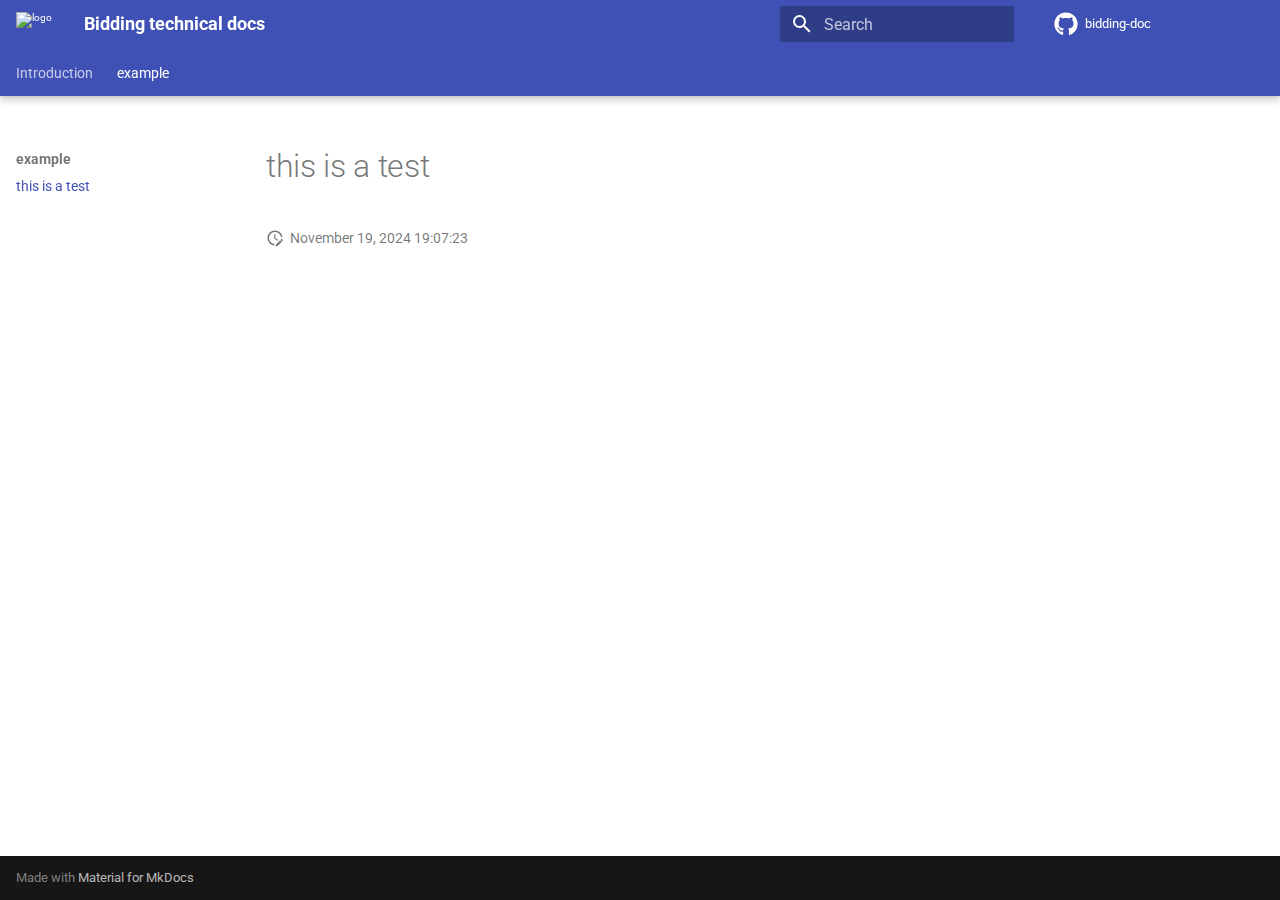
==== example/example/index.html @ 5bfa5b1e "Deployed 4e12ba0 with MkDocs version: 1.6.1" ====
<!doctype html>
<html lang="en" class="no-js">
  <head>
    
      <meta charset="utf-8">
      <meta name="viewport" content="width=device-width,initial-scale=1">
      
      
      
        <link rel="canonical" href="https://pages.github.com/mboufnichel/bidding-doc/example/example/">
      
      
        <link rel="prev" href="../..">
      
      
      
      <link rel="icon" href="../../img/favicon.ico">
      <meta name="generator" content="mkdocs-1.6.1, mkdocs-material-9.5.44">
    
    
      
        <title>this is a test - Bidding technical docs</title>
      
    
    
      <link rel="stylesheet" href="../../assets/stylesheets/main.0253249f.min.css">
      
      


    
    
      
    
    
      
        
        
        <link rel="preconnect" href="https://fonts.gstatic.com" crossorigin>
        <link rel="stylesheet" href="https://fonts.googleapis.com/css?family=Roboto:300,300i,400,400i,700,700i%7CRoboto+Mono:400,400i,700,700i&display=fallback">
        <style>:root{--md-text-font:"Roboto";--md-code-font:"Roboto Mono"}</style>
      
    
    
      <link rel="stylesheet" href="../../css/custom.css">
    
    <script>__md_scope=new URL("../..",location),__md_hash=e=>[...e].reduce(((e,_)=>(e<<5)-e+_.charCodeAt(0)),0),__md_get=(e,_=localStorage,t=__md_scope)=>JSON.parse(_.getItem(t.pathname+"."+e)),__md_set=(e,_,t=localStorage,a=__md_scope)=>{try{t.setItem(a.pathname+"."+e,JSON.stringify(_))}catch(e){}}</script>
    
      

    
    
    
  </head>
  
  
    <body dir="ltr">
  
    
    <input class="md-toggle" data-md-toggle="drawer" type="checkbox" id="__drawer" autocomplete="off">
    <input class="md-toggle" data-md-toggle="search" type="checkbox" id="__search" autocomplete="off">
    <label class="md-overlay" for="__drawer"></label>
    <div data-md-component="skip">
      
    </div>
    <div data-md-component="announce">
      
    </div>
    
    
      

  

<header class="md-header md-header--shadow md-header--lifted" data-md-component="header">
  <nav class="md-header__inner md-grid" aria-label="Header">
    <a href="../.." title="Bidding technical docs" class="md-header__button md-logo" aria-label="Bidding technical docs" data-md-component="logo">
      
  <img src="../../img/logo.png" alt="logo">

    </a>
    <label class="md-header__button md-icon" for="__drawer">
      
      <svg xmlns="http://www.w3.org/2000/svg" viewBox="0 0 24 24"><path d="M3 6h18v2H3zm0 5h18v2H3zm0 5h18v2H3z"/></svg>
    </label>
    <div class="md-header__title" data-md-component="header-title">
      <div class="md-header__ellipsis">
        <div class="md-header__topic">
          <span class="md-ellipsis">
            Bidding technical docs
          </span>
        </div>
        <div class="md-header__topic" data-md-component="header-topic">
          <span class="md-ellipsis">
            
              this is a test
            
          </span>
        </div>
      </div>
    </div>
    
    
      <script>var palette=__md_get("__palette");if(palette&&palette.color){if("(prefers-color-scheme)"===palette.color.media){var media=matchMedia("(prefers-color-scheme: light)"),input=document.querySelector(media.matches?"[data-md-color-media='(prefers-color-scheme: light)']":"[data-md-color-media='(prefers-color-scheme: dark)']");palette.color.media=input.getAttribute("data-md-color-media"),palette.color.scheme=input.getAttribute("data-md-color-scheme"),palette.color.primary=input.getAttribute("data-md-color-primary"),palette.color.accent=input.getAttribute("data-md-color-accent")}for(var[key,value]of Object.entries(palette.color))document.body.setAttribute("data-md-color-"+key,value)}</script>
    
    
    
      <label class="md-header__button md-icon" for="__search">
        
        <svg xmlns="http://www.w3.org/2000/svg" viewBox="0 0 24 24"><path d="M9.5 3A6.5 6.5 0 0 1 16 9.5c0 1.61-.59 3.09-1.56 4.23l.27.27h.79l5 5-1.5 1.5-5-5v-.79l-.27-.27A6.52 6.52 0 0 1 9.5 16 6.5 6.5 0 0 1 3 9.5 6.5 6.5 0 0 1 9.5 3m0 2C7 5 5 7 5 9.5S7 14 9.5 14 14 12 14 9.5 12 5 9.5 5"/></svg>
      </label>
      <div class="md-search" data-md-component="search" role="dialog">
  <label class="md-search__overlay" for="__search"></label>
  <div class="md-search__inner" role="search">
    <form class="md-search__form" name="search">
      <input type="text" class="md-search__input" name="query" aria-label="Search" placeholder="Search" autocapitalize="off" autocorrect="off" autocomplete="off" spellcheck="false" data-md-component="search-query" required>
      <label class="md-search__icon md-icon" for="__search">
        
        <svg xmlns="http://www.w3.org/2000/svg" viewBox="0 0 24 24"><path d="M9.5 3A6.5 6.5 0 0 1 16 9.5c0 1.61-.59 3.09-1.56 4.23l.27.27h.79l5 5-1.5 1.5-5-5v-.79l-.27-.27A6.52 6.52 0 0 1 9.5 16 6.5 6.5 0 0 1 3 9.5 6.5 6.5 0 0 1 9.5 3m0 2C7 5 5 7 5 9.5S7 14 9.5 14 14 12 14 9.5 12 5 9.5 5"/></svg>
        
        <svg xmlns="http://www.w3.org/2000/svg" viewBox="0 0 24 24"><path d="M20 11v2H8l5.5 5.5-1.42 1.42L4.16 12l7.92-7.92L13.5 5.5 8 11z"/></svg>
      </label>
      <nav class="md-search__options" aria-label="Search">
        
        <button type="reset" class="md-search__icon md-icon" title="Clear" aria-label="Clear" tabindex="-1">
          
          <svg xmlns="http://www.w3.org/2000/svg" viewBox="0 0 24 24"><path d="M19 6.41 17.59 5 12 10.59 6.41 5 5 6.41 10.59 12 5 17.59 6.41 19 12 13.41 17.59 19 19 17.59 13.41 12z"/></svg>
        </button>
      </nav>
      
    </form>
    <div class="md-search__output">
      <div class="md-search__scrollwrap" tabindex="0" data-md-scrollfix>
        <div class="md-search-result" data-md-component="search-result">
          <div class="md-search-result__meta">
            Initializing search
          </div>
          <ol class="md-search-result__list" role="presentation"></ol>
        </div>
      </div>
    </div>
  </div>
</div>
    
    
      <div class="md-header__source">
        <a href="https://github.com/mboufnichel/bidding-doc" title="Go to repository" class="md-source" data-md-component="source">
  <div class="md-source__icon md-icon">
    
    <svg xmlns="http://www.w3.org/2000/svg" viewBox="0 0 496 512"><!--! Font Awesome Free 6.6.0 by @fontawesome - https://fontawesome.com License - https://fontawesome.com/license/free (Icons: CC BY 4.0, Fonts: SIL OFL 1.1, Code: MIT License) Copyright 2024 Fonticons, Inc.--><path d="M165.9 397.4c0 2-2.3 3.6-5.2 3.6-3.3.3-5.6-1.3-5.6-3.6 0-2 2.3-3.6 5.2-3.6 3-.3 5.6 1.3 5.6 3.6m-31.1-4.5c-.7 2 1.3 4.3 4.3 4.9 2.6 1 5.6 0 6.2-2s-1.3-4.3-4.3-5.2c-2.6-.7-5.5.3-6.2 2.3m44.2-1.7c-2.9.7-4.9 2.6-4.6 4.9.3 2 2.9 3.3 5.9 2.6 2.9-.7 4.9-2.6 4.6-4.6-.3-1.9-3-3.2-5.9-2.9M244.8 8C106.1 8 0 113.3 0 252c0 110.9 69.8 205.8 169.5 239.2 12.8 2.3 17.3-5.6 17.3-12.1 0-6.2-.3-40.4-.3-61.4 0 0-70 15-84.7-29.8 0 0-11.4-29.1-27.8-36.6 0 0-22.9-15.7 1.6-15.4 0 0 24.9 2 38.6 25.8 21.9 38.6 58.6 27.5 72.9 20.9 2.3-16 8.8-27.1 16-33.7-55.9-6.2-112.3-14.3-112.3-110.5 0-27.5 7.6-41.3 23.6-58.9-2.6-6.5-11.1-33.3 2.6-67.9 20.9-6.5 69 27 69 27 20-5.6 41.5-8.5 62.8-8.5s42.8 2.9 62.8 8.5c0 0 48.1-33.6 69-27 13.7 34.7 5.2 61.4 2.6 67.9 16 17.7 25.8 31.5 25.8 58.9 0 96.5-58.9 104.2-114.8 110.5 9.2 7.9 17 22.9 17 46.4 0 33.7-.3 75.4-.3 83.6 0 6.5 4.6 14.4 17.3 12.1C428.2 457.8 496 362.9 496 252 496 113.3 383.5 8 244.8 8M97.2 352.9c-1.3 1-1 3.3.7 5.2 1.6 1.6 3.9 2.3 5.2 1 1.3-1 1-3.3-.7-5.2-1.6-1.6-3.9-2.3-5.2-1m-10.8-8.1c-.7 1.3.3 2.9 2.3 3.9 1.6 1 3.6.7 4.3-.7.7-1.3-.3-2.9-2.3-3.9-2-.6-3.6-.3-4.3.7m32.4 35.6c-1.6 1.3-1 4.3 1.3 6.2 2.3 2.3 5.2 2.6 6.5 1 1.3-1.3.7-4.3-1.3-6.2-2.2-2.3-5.2-2.6-6.5-1m-11.4-14.7c-1.6 1-1.6 3.6 0 5.9s4.3 3.3 5.6 2.3c1.6-1.3 1.6-3.9 0-6.2-1.4-2.3-4-3.3-5.6-2"/></svg>
  </div>
  <div class="md-source__repository">
    bidding-doc
  </div>
</a>
      </div>
    
  </nav>
  
    
      
<nav class="md-tabs" aria-label="Tabs" data-md-component="tabs">
  <div class="md-grid">
    <ul class="md-tabs__list">
      
        
  
  
  
    <li class="md-tabs__item">
      <a href="../.." class="md-tabs__link">
        
  
    
  
  Introduction

      </a>
    </li>
  

      
        
  
  
    
  
  
    
    
      <li class="md-tabs__item md-tabs__item--active">
        <a href="./" class="md-tabs__link">
          
  
    
  
  example

        </a>
      </li>
    
  

      
    </ul>
  </div>
</nav>
    
  
</header>
    
    <div class="md-container" data-md-component="container">
      
      
        
      
      <main class="md-main" data-md-component="main">
        <div class="md-main__inner md-grid">
          
            
              
              <div class="md-sidebar md-sidebar--primary" data-md-component="sidebar" data-md-type="navigation" >
                <div class="md-sidebar__scrollwrap">
                  <div class="md-sidebar__inner">
                    


  


<nav class="md-nav md-nav--primary md-nav--lifted" aria-label="Navigation" data-md-level="0">
  <label class="md-nav__title" for="__drawer">
    <a href="../.." title="Bidding technical docs" class="md-nav__button md-logo" aria-label="Bidding technical docs" data-md-component="logo">
      
  <img src="../../img/logo.png" alt="logo">

    </a>
    Bidding technical docs
  </label>
  
    <div class="md-nav__source">
      <a href="https://github.com/mboufnichel/bidding-doc" title="Go to repository" class="md-source" data-md-component="source">
  <div class="md-source__icon md-icon">
    
    <svg xmlns="http://www.w3.org/2000/svg" viewBox="0 0 496 512"><!--! Font Awesome Free 6.6.0 by @fontawesome - https://fontawesome.com License - https://fontawesome.com/license/free (Icons: CC BY 4.0, Fonts: SIL OFL 1.1, Code: MIT License) Copyright 2024 Fonticons, Inc.--><path d="M165.9 397.4c0 2-2.3 3.6-5.2 3.6-3.3.3-5.6-1.3-5.6-3.6 0-2 2.3-3.6 5.2-3.6 3-.3 5.6 1.3 5.6 3.6m-31.1-4.5c-.7 2 1.3 4.3 4.3 4.9 2.6 1 5.6 0 6.2-2s-1.3-4.3-4.3-5.2c-2.6-.7-5.5.3-6.2 2.3m44.2-1.7c-2.9.7-4.9 2.6-4.6 4.9.3 2 2.9 3.3 5.9 2.6 2.9-.7 4.9-2.6 4.6-4.6-.3-1.9-3-3.2-5.9-2.9M244.8 8C106.1 8 0 113.3 0 252c0 110.9 69.8 205.8 169.5 239.2 12.8 2.3 17.3-5.6 17.3-12.1 0-6.2-.3-40.4-.3-61.4 0 0-70 15-84.7-29.8 0 0-11.4-29.1-27.8-36.6 0 0-22.9-15.7 1.6-15.4 0 0 24.9 2 38.6 25.8 21.9 38.6 58.6 27.5 72.9 20.9 2.3-16 8.8-27.1 16-33.7-55.9-6.2-112.3-14.3-112.3-110.5 0-27.5 7.6-41.3 23.6-58.9-2.6-6.5-11.1-33.3 2.6-67.9 20.9-6.5 69 27 69 27 20-5.6 41.5-8.5 62.8-8.5s42.8 2.9 62.8 8.5c0 0 48.1-33.6 69-27 13.7 34.7 5.2 61.4 2.6 67.9 16 17.7 25.8 31.5 25.8 58.9 0 96.5-58.9 104.2-114.8 110.5 9.2 7.9 17 22.9 17 46.4 0 33.7-.3 75.4-.3 83.6 0 6.5 4.6 14.4 17.3 12.1C428.2 457.8 496 362.9 496 252 496 113.3 383.5 8 244.8 8M97.2 352.9c-1.3 1-1 3.3.7 5.2 1.6 1.6 3.9 2.3 5.2 1 1.3-1 1-3.3-.7-5.2-1.6-1.6-3.9-2.3-5.2-1m-10.8-8.1c-.7 1.3.3 2.9 2.3 3.9 1.6 1 3.6.7 4.3-.7.7-1.3-.3-2.9-2.3-3.9-2-.6-3.6-.3-4.3.7m32.4 35.6c-1.6 1.3-1 4.3 1.3 6.2 2.3 2.3 5.2 2.6 6.5 1 1.3-1.3.7-4.3-1.3-6.2-2.2-2.3-5.2-2.6-6.5-1m-11.4-14.7c-1.6 1-1.6 3.6 0 5.9s4.3 3.3 5.6 2.3c1.6-1.3 1.6-3.9 0-6.2-1.4-2.3-4-3.3-5.6-2"/></svg>
  </div>
  <div class="md-source__repository">
    bidding-doc
  </div>
</a>
    </div>
  
  <ul class="md-nav__list" data-md-scrollfix>
    
      
      
  
  
  
  
    <li class="md-nav__item">
      <a href="../.." class="md-nav__link">
        
  
  <span class="md-ellipsis">
    Introduction
  </span>
  

      </a>
    </li>
  

    
      
      
  
  
    
  
  
  
    
    
      
        
      
    
    
      
        
        
      
      
        
      
    
    
    <li class="md-nav__item md-nav__item--active md-nav__item--section md-nav__item--nested">
      
        
        
        <input class="md-nav__toggle md-toggle " type="checkbox" id="__nav_2" checked>
        
          
          <label class="md-nav__link" for="__nav_2" id="__nav_2_label" tabindex="">
            
  
  <span class="md-ellipsis">
    example
  </span>
  

            <span class="md-nav__icon md-icon"></span>
          </label>
        
        <nav class="md-nav" data-md-level="1" aria-labelledby="__nav_2_label" aria-expanded="true">
          <label class="md-nav__title" for="__nav_2">
            <span class="md-nav__icon md-icon"></span>
            example
          </label>
          <ul class="md-nav__list" data-md-scrollfix>
            
              
                
  
  
    
  
  
  
    <li class="md-nav__item md-nav__item--active">
      
      <input class="md-nav__toggle md-toggle" type="checkbox" id="__toc">
      
      
      
      <a href="./" class="md-nav__link md-nav__link--active">
        
  
  <span class="md-ellipsis">
    this is a test
  </span>
  

      </a>
      
    </li>
  

              
            
          </ul>
        </nav>
      
    </li>
  

    
  </ul>
</nav>
                  </div>
                </div>
              </div>
            
            
              
              <div class="md-sidebar md-sidebar--secondary" data-md-component="sidebar" data-md-type="toc" >
                <div class="md-sidebar__scrollwrap">
                  <div class="md-sidebar__inner">
                    

<nav class="md-nav md-nav--secondary" aria-label="Table of contents">
  
  
  
  
</nav>
                  </div>
                </div>
              </div>
            
          
          
            <div class="md-content" data-md-component="content">
              <article class="md-content__inner md-typeset">
                
                  

  
  


<h1 id="this-is-a-test">this is a test<a class="headerlink" href="#this-is-a-test" title="Permanent link">⚓︎</a></h1>







  
    
  
  


  <aside class="md-source-file">
    
      
  <span class="md-source-file__fact">
    <span class="md-icon" title="Last update">
      <svg xmlns="http://www.w3.org/2000/svg" viewBox="0 0 24 24"><path d="M21 13.1c-.1 0-.3.1-.4.2l-1 1 2.1 2.1 1-1c.2-.2.2-.6 0-.8l-1.3-1.3c-.1-.1-.2-.2-.4-.2m-1.9 1.8-6.1 6V23h2.1l6.1-6.1zM12.5 7v5.2l4 2.4-1 1L11 13V7zM11 21.9c-5.1-.5-9-4.8-9-9.9C2 6.5 6.5 2 12 2c5.3 0 9.6 4.1 10 9.3-.3-.1-.6-.2-1-.2s-.7.1-1 .2C19.6 7.2 16.2 4 12 4c-4.4 0-8 3.6-8 8 0 4.1 3.1 7.5 7.1 7.9l-.1.2z"/></svg>
    </span>
    <span class="git-revision-date-localized-plugin git-revision-date-localized-plugin-datetime">November 19, 2024 19:07:23</span>
  </span>

    
    
    
    
  </aside>





                
              </article>
            </div>
          
          
<script>var target=document.getElementById(location.hash.slice(1));target&&target.name&&(target.checked=target.name.startsWith("__tabbed_"))</script>
        </div>
        
          <button type="button" class="md-top md-icon" data-md-component="top" hidden>
  
  <svg xmlns="http://www.w3.org/2000/svg" viewBox="0 0 24 24"><path d="M13 20h-2V8l-5.5 5.5-1.42-1.42L12 4.16l7.92 7.92-1.42 1.42L13 8z"/></svg>
  Back to top
</button>
        
      </main>
      
        <footer class="md-footer">
  
  <div class="md-footer-meta md-typeset">
    <div class="md-footer-meta__inner md-grid">
      <div class="md-copyright">
  
  
    Made with
    <a href="https://squidfunk.github.io/mkdocs-material/" target="_blank" rel="noopener">
      Material for MkDocs
    </a>
  
</div>
      
    </div>
  </div>
</footer>
      
    </div>
    <div class="md-dialog" data-md-component="dialog">
      <div class="md-dialog__inner md-typeset"></div>
    </div>
    
    
    <script id="__config" type="application/json">{"base": "../..", "features": ["navigation.instant", "navigation.tracking", "navigation.tabs", "navigation.tabs.sticky", "navigation.top", "navigation.sections", "navigation.expand", "navigation.indexes"], "search": "../../assets/javascripts/workers/search.6ce7567c.min.js", "translations": {"clipboard.copied": "Copied to clipboard", "clipboard.copy": "Copy to clipboard", "search.result.more.one": "1 more on this page", "search.result.more.other": "# more on this page", "search.result.none": "No matching documents", "search.result.one": "1 matching document", "search.result.other": "# matching documents", "search.result.placeholder": "Type to start searching", "search.result.term.missing": "Missing", "select.version": "Select version"}}</script>
    
    
      <script src="../../assets/javascripts/bundle.83f73b43.min.js"></script>
      
    
  </body>
</html>
---- assets/stylesheets/main.0253249f.min.css ----
@charset "UTF-8";html{-webkit-text-size-adjust:none;-moz-text-size-adjust:none;text-size-adjust:none;box-sizing:border-box}*,:after,:before{box-sizing:inherit}@media (prefers-reduced-motion){*,:after,:before{transition:none!important}}body{margin:0}a,button,input,label{-webkit-tap-highlight-color:transparent}a{color:inherit;text-decoration:none}hr{border:0;box-sizing:initial;display:block;height:.05rem;overflow:visible;padding:0}small{font-size:80%}sub,sup{line-height:1em}img{border-style:none}table{border-collapse:initial;border-spacing:0}td,th{font-weight:400;vertical-align:top}button{background:#0000;border:0;font-family:inherit;font-size:inherit;margin:0;padding:0}input{border:0;outline:none}:root{--md-primary-fg-color:#4051b5;--md-primary-fg-color--light:#5d6cc0;--md-primary-fg-color--dark:#303fa1;--md-primary-bg-color:#fff;--md-primary-bg-color--light:#ffffffb3;--md-accent-fg-color:#526cfe;--md-accent-fg-color--transparent:#526cfe1a;--md-accent-bg-color:#fff;--md-accent-bg-color--light:#ffffffb3}[data-md-color-scheme=default]{color-scheme:light}[data-md-color-scheme=default] img[src$="#gh-dark-mode-only"],[data-md-color-scheme=default] img[src$="#only-dark"]{display:none}:root,[data-md-color-scheme=default]{--md-hue:225deg;--md-default-fg-color:#000000de;--md-default-fg-color--light:#0000008a;--md-default-fg-color--lighter:#00000052;--md-default-fg-color--lightest:#00000012;--md-default-bg-color:#fff;--md-default-bg-color--light:#ffffffb3;--md-default-bg-color--lighter:#ffffff4d;--md-default-bg-color--lightest:#ffffff1f;--md-code-fg-color:#36464e;--md-code-bg-color:#f5f5f5;--md-code-hl-color:#4287ff;--md-code-hl-color--light:#4287ff1a;--md-code-hl-number-color:#d52a2a;--md-code-hl-special-color:#db1457;--md-code-hl-function-color:#a846b9;--md-code-hl-constant-color:#6e59d9;--md-code-hl-keyword-color:#3f6ec6;--md-code-hl-string-color:#1c7d4d;--md-code-hl-name-color:var(--md-code-fg-color);--md-code-hl-operator-color:var(--md-default-fg-color--light);--md-code-hl-punctuation-color:var(--md-default-fg-color--light);--md-code-hl-comment-color:var(--md-default-fg-color--light);--md-code-hl-generic-color:var(--md-default-fg-color--light);--md-code-hl-variable-color:var(--md-default-fg-color--light);--md-typeset-color:var(--md-default-fg-color);--md-typeset-a-color:var(--md-primary-fg-color);--md-typeset-del-color:#f5503d26;--md-typeset-ins-color:#0bd57026;--md-typeset-kbd-color:#fafafa;--md-typeset-kbd-accent-color:#fff;--md-typeset-kbd-border-color:#b8b8b8;--md-typeset-mark-color:#ffff0080;--md-typeset-table-color:#0000001f;--md-typeset-table-color--light:rgba(0,0,0,.035);--md-admonition-fg-color:var(--md-default-fg-color);--md-admonition-bg-color:var(--md-default-bg-color);--md-warning-fg-color:#000000de;--md-warning-bg-color:#ff9;--md-footer-fg-color:#fff;--md-footer-fg-color--light:#ffffffb3;--md-footer-fg-color--lighter:#ffffff73;--md-footer-bg-color:#000000de;--md-footer-bg-color--dark:#00000052;--md-shadow-z1:0 0.2rem 0.5rem #0000000d,0 0 0.05rem #0000001a;--md-shadow-z2:0 0.2rem 0.5rem #0000001a,0 0 0.05rem #00000040;--md-shadow-z3:0 0.2rem 0.5rem #0003,0 0 0.05rem #00000059}.md-icon svg{fill:currentcolor;display:block;height:1.2rem;width:1.2rem}body{-webkit-font-smoothing:antialiased;-moz-osx-font-smoothing:grayscale;--md-text-font-family:var(--md-text-font,_),-apple-system,BlinkMacSystemFont,Helvetica,Arial,sans-serif;--md-code-font-family:var(--md-code-font,_),SFMono-Regular,Consolas,Menlo,monospace}aside,body,input{font-feature-settings:"kern","liga";color:var(--md-typeset-color);font-family:var(--md-text-font-family)}code,kbd,pre{font-feature-settings:"kern";font-family:var(--md-code-font-family)}:root{--md-typeset-table-sort-icon:url('data:image/svg+xml;charset=utf-8,<svg xmlns="http://www.w3.org/2000/svg" viewBox="0 0 24 24"><path d="m18 21-4-4h3V7h-3l4-4 4 4h-3v10h3M2 19v-2h10v2M2 13v-2h7v2M2 7V5h4v2z"/></svg>');--md-typeset-table-sort-icon--asc:url('data:image/svg+xml;charset=utf-8,<svg xmlns="http://www.w3.org/2000/svg" viewBox="0 0 24 24"><path d="M19 17h3l-4 4-4-4h3V3h2M2 17h10v2H2M6 5v2H2V5m0 6h7v2H2z"/></svg>');--md-typeset-table-sort-icon--desc:url('data:image/svg+xml;charset=utf-8,<svg xmlns="http://www.w3.org/2000/svg" viewBox="0 0 24 24"><path d="M19 7h3l-4-4-4 4h3v14h2M2 17h10v2H2M6 5v2H2V5m0 6h7v2H2z"/></svg>')}.md-typeset{-webkit-print-color-adjust:exact;color-adjust:exact;font-size:.8rem;line-height:1.6}@media print{.md-typeset{font-size:.68rem}}.md-typeset blockquote,.md-typeset dl,.md-typeset figure,.md-typeset ol,.md-typeset pre,.md-typeset ul{margin-bottom:1em;margin-top:1em}.md-typeset h1{color:var(--md-default-fg-color--light);font-size:2em;line-height:1.3;margin:0 0 1.25em}.md-typeset h1,.md-typeset h2{font-weight:300;letter-spacing:-.01em}.md-typeset h2{font-size:1.5625em;line-height:1.4;margin:1.6em 0 .64em}.md-typeset h3{font-size:1.25em;font-weight:400;letter-spacing:-.01em;line-height:1.5;margin:1.6em 0 .8em}.md-typeset h2+h3{margin-top:.8em}.md-typeset h4{font-weight:700;letter-spacing:-.01em;margin:1em 0}.md-typeset h5,.md-typeset h6{color:var(--md-default-fg-color--light);font-size:.8em;font-weight:700;letter-spacing:-.01em;margin:1.25em 0}.md-typeset h5{text-transform:uppercase}.md-typeset hr{border-bottom:.05rem solid var(--md-default-fg-color--lightest);display:flow-root;margin:1.5em 0}.md-typeset a{color:var(--md-typeset-a-color);word-break:break-word}.md-typeset a,.md-typeset a:before{transition:color 125ms}.md-typeset a:focus,.md-typeset a:hover{color:var(--md-accent-fg-color)}.md-typeset a:focus code,.md-typeset a:hover code{background-color:var(--md-accent-fg-color--transparent)}.md-typeset a code{color:currentcolor;transition:background-color 125ms}.md-typeset a.focus-visible{outline-color:var(--md-accent-fg-color);outline-offset:.2rem}.md-typeset code,.md-typeset kbd,.md-typeset pre{color:var(--md-code-fg-color);direction:ltr;font-variant-ligatures:none}@media print{.md-typeset code,.md-typeset kbd,.md-typeset pre{white-space:pre-wrap}}.md-typeset code{background-color:var(--md-code-bg-color);border-radius:.1rem;-webkit-box-decoration-break:clone;box-decoration-break:clone;font-size:.85em;padding:0 .2941176471em;word-break:break-word}.md-typeset code:not(.focus-visible){-webkit-tap-highlight-color:transparent;outline:none}.md-typeset pre{display:flow-root;line-height:1.4;position:relative}.md-typeset pre>code{-webkit-box-decoration-break:slice;box-decoration-break:slice;box-shadow:none;display:block;margin:0;outline-color:var(--md-accent-fg-color);overflow:auto;padding:.7720588235em 1.1764705882em;scrollbar-color:var(--md-default-fg-color--lighter) #0000;scrollbar-width:thin;touch-action:auto;word-break:normal}.md-typeset pre>code:hover{scrollbar-color:var(--md-accent-fg-color) #0000}.md-typeset pre>code::-webkit-scrollbar{height:.2rem;width:.2rem}.md-typeset pre>code::-webkit-scrollbar-thumb{background-color:var(--md-default-fg-color--lighter)}.md-typeset pre>code::-webkit-scrollbar-thumb:hover{background-color:var(--md-accent-fg-color)}.md-typeset kbd{background-color:var(--md-typeset-kbd-color);border-radius:.1rem;box-shadow:0 .1rem 0 .05rem var(--md-typeset-kbd-border-color),0 .1rem 0 var(--md-typeset-kbd-border-color),0 -.1rem .2rem var(--md-typeset-kbd-accent-color) inset;color:var(--md-default-fg-color);display:inline-block;font-size:.75em;padding:0 .6666666667em;vertical-align:text-top;word-break:break-word}.md-typeset mark{background-color:var(--md-typeset-mark-color);-webkit-box-decoration-break:clone;box-decoration-break:clone;color:inherit;word-break:break-word}.md-typeset abbr{border-bottom:.05rem dotted var(--md-default-fg-color--light);cursor:help;text-decoration:none}.md-typeset small{opacity:.75}[dir=ltr] .md-typeset sub,[dir=ltr] .md-typeset sup{margin-left:.078125em}[dir=rtl] .md-typeset sub,[dir=rtl] .md-typeset sup{margin-right:.078125em}[dir=ltr] .md-typeset blockquote{padding-left:.6rem}[dir=rtl] .md-typeset blockquote{padding-right:.6rem}[dir=ltr] .md-typeset blockquote{border-left:.2rem solid var(--md-default-fg-color--lighter)}[dir=rtl] .md-typeset blockquote{border-right:.2rem solid var(--md-default-fg-color--lighter)}.md-typeset blockquote{color:var(--md-default-fg-color--light);margin-left:0;margin-right:0}.md-typeset ul{list-style-type:disc}.md-typeset ul[type]{list-style-type:revert-layer}[dir=ltr] .md-typeset ol,[dir=ltr] .md-typeset ul{margin-left:.625em}[dir=rtl] .md-typeset ol,[dir=rtl] .md-typeset ul{margin-right:.625em}.md-typeset ol,.md-typeset ul{padding:0}.md-typeset ol:not([hidden]),.md-typeset ul:not([hidden]){display:flow-root}.md-typeset ol ol,.md-typeset ul ol{list-style-type:lower-alpha}.md-typeset ol ol ol,.md-typeset ul ol ol{list-style-type:lower-roman}.md-typeset ol ol ol ol,.md-typeset ul ol ol ol{list-style-type:upper-alpha}.md-typeset ol ol ol ol ol,.md-typeset ul ol ol ol ol{list-style-type:upper-roman}.md-typeset ol[type],.md-typeset ul[type]{list-style-type:revert-layer}[dir=ltr] .md-typeset ol li,[dir=ltr] .md-typeset ul li{margin-left:1.25em}[dir=rtl] .md-typeset ol li,[dir=rtl] .md-typeset ul li{margin-right:1.25em}.md-typeset ol li,.md-typeset ul li{margin-bottom:.5em}.md-typeset ol li blockquote,.md-typeset ol li p,.md-typeset ul li blockquote,.md-typeset ul li p{margin:.5em 0}.md-typeset ol li:last-child,.md-typeset ul li:last-child{margin-bottom:0}[dir=ltr] .md-typeset ol li ol,[dir=ltr] .md-typeset ol li ul,[dir=ltr] .md-typeset ul li ol,[dir=ltr] .md-typeset ul li ul{margin-left:.625em}[dir=rtl] .md-typeset ol li ol,[dir=rtl] .md-typeset ol li ul,[dir=rtl] .md-typeset ul li ol,[dir=rtl] .md-typeset ul li ul{margin-right:.625em}.md-typeset ol li ol,.md-typeset ol li ul,.md-typeset ul li ol,.md-typeset ul li ul{margin-bottom:.5em;margin-top:.5em}[dir=ltr] .md-typeset dd{margin-left:1.875em}[dir=rtl] .md-typeset dd{margin-right:1.875em}.md-typeset dd{margin-bottom:1.5em;margin-top:1em}.md-typeset img,.md-typeset svg,.md-typeset video{height:auto;max-width:100%}.md-typeset img[align=left]{margin:1em 1em 1em 0}.md-typeset img[align=right]{margin:1em 0 1em 1em}.md-typeset img[align]:only-child{margin-top:0}.md-typeset figure{display:flow-root;margin:1em auto;max-width:100%;text-align:center;width:-moz-fit-content;width:fit-content}.md-typeset figure img{display:block;margin:0 auto}.md-typeset figcaption{font-style:italic;margin:1em auto;max-width:24rem}.md-typeset iframe{max-width:100%}.md-typeset table:not([class]){background-color:var(--md-default-bg-color);border:.05rem solid var(--md-typeset-table-color);border-radius:.1rem;display:inline-block;font-size:.64rem;max-width:100%;overflow:auto;touch-action:auto}@media print{.md-typeset table:not([class]){display:table}}.md-typeset table:not([class])+*{margin-top:1.5em}.md-typeset table:not([class]) td>:first-child,.md-typeset table:not([class]) th>:first-child{margin-top:0}.md-typeset table:not([class]) td>:last-child,.md-typeset table:not([class]) th>:last-child{margin-bottom:0}.md-typeset table:not([class]) td:not([align]),.md-typeset table:not([class]) th:not([align]){text-align:left}[dir=rtl] .md-typeset table:not([class]) td:not([align]),[dir=rtl] .md-typeset table:not([class]) th:not([align]){text-align:right}.md-typeset table:not([class]) th{font-weight:700;min-width:5rem;padding:.9375em 1.25em;vertical-align:top}.md-typeset table:not([class]) td{border-top:.05rem solid var(--md-typeset-table-color);padding:.9375em 1.25em;vertical-align:top}.md-typeset table:not([class]) tbody tr{transition:background-color 125ms}.md-typeset table:not([class]) tbody tr:hover{background-color:var(--md-typeset-table-color--light);box-shadow:0 .05rem 0 var(--md-default-bg-color) inset}.md-typeset table:not([class]) a{word-break:normal}.md-typeset table th[role=columnheader]{cursor:pointer}[dir=ltr] .md-typeset table th[role=columnheader]:after{margin-left:.5em}[dir=rtl] .md-typeset table th[role=columnheader]:after{margin-right:.5em}.md-typeset table th[role=columnheader]:after{content:"";display:inline-block;height:1.2em;-webkit-mask-image:var(--md-typeset-table-sort-icon);mask-image:var(--md-typeset-table-sort-icon);-webkit-mask-repeat:no-repeat;mask-repeat:no-repeat;-webkit-mask-size:contain;mask-size:contain;transition:background-color 125ms;vertical-align:text-bottom;width:1.2em}.md-typeset table th[role=columnheader]:hover:after{background-color:var(--md-default-fg-color--lighter)}.md-typeset table th[role=columnheader][aria-sort=ascending]:after{background-color:var(--md-default-fg-color--light);-webkit-mask-image:var(--md-typeset-table-sort-icon--asc);mask-image:var(--md-typeset-table-sort-icon--asc)}.md-typeset table th[role=columnheader][aria-sort=descending]:after{background-color:var(--md-default-fg-color--light);-webkit-mask-image:var(--md-typeset-table-sort-icon--desc);mask-image:var(--md-typeset-table-sort-icon--desc)}.md-typeset__scrollwrap{margin:1em -.8rem;overflow-x:auto;touch-action:auto}.md-typeset__table{display:inline-block;margin-bottom:.5em;padding:0 .8rem}@media print{.md-typeset__table{display:block}}html .md-typeset__table table{display:table;margin:0;overflow:hidden;width:100%}@media screen and (max-width:44.984375em){.md-content__inner>pre{margin:1em -.8rem}.md-content__inner>pre code{border-radius:0}}.md-typeset .md-author{border-radius:100%;display:block;flex-shrink:0;height:1.6rem;overflow:hidden;position:relative;transition:color 125ms,transform 125ms;width:1.6rem}.md-typeset .md-author img{display:block}.md-typeset .md-author--more{background:var(--md-default-fg-color--lightest);color:var(--md-default-fg-color--lighter);font-size:.6rem;font-weight:700;line-height:1.6rem;text-align:center}.md-typeset .md-author--long{height:2.4rem;width:2.4rem}.md-typeset a.md-author{transform:scale(1)}.md-typeset a.md-author img{border-radius:100%;filter:grayscale(100%) opacity(75%);transition:filter 125ms}.md-typeset a.md-author:focus,.md-typeset a.md-author:hover{transform:scale(1.1);z-index:1}.md-typeset a.md-author:focus img,.md-typeset a.md-author:hover img{filter:grayscale(0)}.md-banner{background-color:var(--md-footer-bg-color);color:var(--md-footer-fg-color);overflow:auto}@media print{.md-banner{display:none}}.md-banner--warning{background-color:var(--md-warning-bg-color);color:var(--md-warning-fg-color)}.md-banner__inner{font-size:.7rem;margin:.6rem auto;padding:0 .8rem}[dir=ltr] .md-banner__button{float:right}[dir=rtl] .md-banner__button{float:left}.md-banner__button{color:inherit;cursor:pointer;transition:opacity .25s}.no-js .md-banner__button{display:none}.md-banner__button:hover{opacity:.7}html{font-size:125%;height:100%;overflow-x:hidden}@media screen and (min-width:100em){html{font-size:137.5%}}@media screen and (min-width:125em){html{font-size:150%}}body{background-color:var(--md-default-bg-color);display:flex;flex-direction:column;font-size:.5rem;min-height:100%;position:relative;width:100%}@media print{body{display:block}}@media screen and (max-width:59.984375em){body[data-md-scrolllock]{position:fixed}}.md-grid{margin-left:auto;margin-right:auto;max-width:61rem}.md-container{display:flex;flex-direction:column;flex-grow:1}@media print{.md-container{display:block}}.md-main{flex-grow:1}.md-main__inner{display:flex;height:100%;margin-top:1.5rem}.md-ellipsis{overflow:hidden;text-overflow:ellipsis}.md-toggle{display:none}.md-option{height:0;opacity:0;position:absolute;width:0}.md-option:checked+label:not([hidden]){display:block}.md-option.focus-visible+label{outline-color:var(--md-accent-fg-color);outline-style:auto}.md-skip{background-color:var(--md-default-fg-color);border-radius:.1rem;color:var(--md-default-bg-color);font-size:.64rem;margin:.5rem;opacity:0;outline-color:var(--md-accent-fg-color);padding:.3rem .5rem;position:fixed;transform:translateY(.4rem);z-index:-1}.md-skip:focus{opacity:1;transform:translateY(0);transition:transform .25s cubic-bezier(.4,0,.2,1),opacity 175ms 75ms;z-index:10}@page{margin:25mm}:root{--md-clipboard-icon:url('data:image/svg+xml;charset=utf-8,<svg xmlns="http://www.w3.org/2000/svg" viewBox="0 0 24 24"><path d="M19 21H8V7h11m0-2H8a2 2 0 0 0-2 2v14a2 2 0 0 0 2 2h11a2 2 0 0 0 2-2V7a2 2 0 0 0-2-2m-3-4H4a2 2 0 0 0-2 2v14h2V3h12z"/></svg>')}.md-clipboard{border-radius:.1rem;color:var(--md-default-fg-color--lightest);cursor:pointer;height:1.5em;outline-color:var(--md-accent-fg-color);outline-offset:.1rem;position:absolute;right:.5em;top:.5em;transition:color .25s;width:1.5em;z-index:1}@media print{.md-clipboard{display:none}}.md-clipboard:not(.focus-visible){-webkit-tap-highlight-color:transparent;outline:none}:hover>.md-clipboard{color:var(--md-default-fg-color--light)}.md-clipboard:focus,.md-clipboard:hover{color:var(--md-accent-fg-color)}.md-clipboard:after{background-color:currentcolor;content:"";display:block;height:1.125em;margin:0 auto;-webkit-mask-image:var(--md-clipboard-icon);mask-image:var(--md-clipboard-icon);-webkit-mask-position:center;mask-position:center;-webkit-mask-repeat:no-repeat;mask-repeat:no-repeat;-webkit-mask-size:contain;mask-size:contain;width:1.125em}.md-clipboard--inline{cursor:pointer}.md-clipboard--inline code{transition:color .25s,background-color .25s}.md-clipboard--inline:focus code,.md-clipboard--inline:hover code{background-color:var(--md-accent-fg-color--transparent);color:var(--md-accent-fg-color)}.md-typeset .md-code__content{display:grid}@keyframes consent{0%{opacity:0;transform:translateY(100%)}to{opacity:1;transform:translateY(0)}}@keyframes overlay{0%{opacity:0}to{opacity:1}}.md-consent__overlay{animation:overlay .25s both;-webkit-backdrop-filter:blur(.1rem);backdrop-filter:blur(.1rem);background-color:#0000008a;height:100%;opacity:1;position:fixed;top:0;width:100%;z-index:5}.md-consent__inner{animation:consent .5s cubic-bezier(.1,.7,.1,1) both;background-color:var(--md-default-bg-color);border:0;border-radius:.1rem;bottom:0;box-shadow:0 0 .2rem #0000001a,0 .2rem .4rem #0003;max-height:100%;overflow:auto;padding:0;position:fixed;width:100%;z-index:5}.md-consent__form{padding:.8rem}.md-consent__settings{display:none;margin:1em 0}input:checked+.md-consent__settings{display:block}.md-consent__controls{margin-bottom:.8rem}.md-typeset .md-consent__controls .md-button{display:inline}@media screen and (max-width:44.984375em){.md-typeset .md-consent__controls .md-button{display:block;margin-top:.4rem;text-align:center;width:100%}}.md-consent label{cursor:pointer}.md-content{flex-grow:1;min-width:0}.md-content__inner{margin:0 .8rem 1.2rem;padding-top:.6rem}@media screen and (min-width:76.25em){[dir=ltr] .md-sidebar--primary:not([hidden])~.md-content>.md-content__inner{margin-left:1.2rem}[dir=ltr] .md-sidebar--secondary:not([hidden])~.md-content>.md-content__inner,[dir=rtl] .md-sidebar--primary:not([hidden])~.md-content>.md-content__inner{margin-right:1.2rem}[dir=rtl] .md-sidebar--secondary:not([hidden])~.md-content>.md-content__inner{margin-left:1.2rem}}.md-content__inner:before{content:"";display:block;height:.4rem}.md-content__inner>:last-child{margin-bottom:0}[dir=ltr] .md-content__button{float:right}[dir=rtl] .md-content__button{float:left}[dir=ltr] .md-content__button{margin-left:.4rem}[dir=rtl] .md-content__button{margin-right:.4rem}.md-content__button{margin:.4rem 0;padding:0}@media print{.md-content__button{display:none}}.md-typeset .md-content__button{color:var(--md-default-fg-color--lighter)}.md-content__button svg{display:inline;vertical-align:top}[dir=rtl] .md-content__button svg{transform:scaleX(-1)}[dir=ltr] .md-dialog{right:.8rem}[dir=rtl] .md-dialog{left:.8rem}.md-dialog{background-color:var(--md-default-fg-color);border-radius:.1rem;bottom:.8rem;box-shadow:var(--md-shadow-z3);min-width:11.1rem;opacity:0;padding:.4rem .6rem;pointer-events:none;position:fixed;transform:translateY(100%);transition:transform 0ms .4s,opacity .4s;z-index:4}@media print{.md-dialog{display:none}}.md-dialog--active{opacity:1;pointer-events:auto;transform:translateY(0);transition:transform .4s cubic-bezier(.075,.85,.175,1),opacity .4s}.md-dialog__inner{color:var(--md-default-bg-color);font-size:.7rem}.md-feedback{margin:2em 0 1em;text-align:center}.md-feedback fieldset{border:none;margin:0;padding:0}.md-feedback__title{font-weight:700;margin:1em auto}.md-feedback__inner{position:relative}.md-feedback__list{display:flex;flex-wrap:wrap;place-content:baseline center;position:relative}.md-feedback__list:hover .md-icon:not(:disabled){color:var(--md-default-fg-color--lighter)}:disabled .md-feedback__list{min-height:1.8rem}.md-feedback__icon{color:var(--md-default-fg-color--light);cursor:pointer;flex-shrink:0;margin:0 .1rem;transition:color 125ms}.md-feedback__icon:not(:disabled).md-icon:hover{color:var(--md-accent-fg-color)}.md-feedback__icon:disabled{color:var(--md-default-fg-color--lightest);pointer-events:none}.md-feedback__note{opacity:0;position:relative;transform:translateY(.4rem);transition:transform .4s cubic-bezier(.1,.7,.1,1),opacity .15s}.md-feedback__note>*{margin:0 auto;max-width:16rem}:disabled .md-feedback__note{opacity:1;transform:translateY(0)}@media print{.md-feedback{display:none}}.md-footer{background-color:var(--md-footer-bg-color);color:var(--md-footer-fg-color)}@media print{.md-footer{display:none}}.md-footer__inner{justify-content:space-between;overflow:auto;padding:.2rem}.md-footer__inner:not([hidden]){display:flex}.md-footer__link{align-items:end;display:flex;flex-grow:0.01;margin-bottom:.4rem;margin-top:1rem;max-width:100%;outline-color:var(--md-accent-fg-color);overflow:hidden;transition:opacity .25s}.md-footer__link:focus,.md-footer__link:hover{opacity:.7}[dir=rtl] .md-footer__link svg{transform:scaleX(-1)}@media screen and (max-width:44.984375em){.md-footer__link--prev{flex-shrink:0}.md-footer__link--prev .md-footer__title{display:none}}[dir=ltr] .md-footer__link--next{margin-left:auto}[dir=rtl] .md-footer__link--next{margin-right:auto}.md-footer__link--next{text-align:right}[dir=rtl] .md-footer__link--next{text-align:left}.md-footer__title{flex-grow:1;font-size:.9rem;margin-bottom:.7rem;max-width:calc(100% - 2.4rem);padding:0 1rem;white-space:nowrap}.md-footer__button{margin:.2rem;padding:.4rem}.md-footer__direction{font-size:.64rem;opacity:.7}.md-footer-meta{background-color:var(--md-footer-bg-color--dark)}.md-footer-meta__inner{display:flex;flex-wrap:wrap;justify-content:space-between;padding:.2rem}html .md-footer-meta.md-typeset a{color:var(--md-footer-fg-color--light)}html .md-footer-meta.md-typeset a:focus,html .md-footer-meta.md-typeset a:hover{color:var(--md-footer-fg-color)}.md-copyright{color:var(--md-footer-fg-color--lighter);font-size:.64rem;margin:auto .6rem;padding:.4rem 0;width:100%}@media screen and (min-width:45em){.md-copyright{width:auto}}.md-copyright__highlight{color:var(--md-footer-fg-color--light)}.md-social{display:inline-flex;gap:.2rem;margin:0 .4rem;padding:.2rem 0 .6rem}@media screen and (min-width:45em){.md-social{padding:.6rem 0}}.md-social__link{display:inline-block;height:1.6rem;text-align:center;width:1.6rem}.md-social__link:before{line-height:1.9}.md-social__link svg{fill:currentcolor;max-height:.8rem;vertical-align:-25%}.md-typeset .md-button{border:.1rem solid;border-radius:.1rem;color:var(--md-primary-fg-color);cursor:pointer;display:inline-block;font-weight:700;padding:.625em 2em;transition:color 125ms,background-color 125ms,border-color 125ms}.md-typeset .md-button--primary{background-color:var(--md-primary-fg-color);border-color:var(--md-primary-fg-color);color:var(--md-primary-bg-color)}.md-typeset .md-button:focus,.md-typeset .md-button:hover{background-color:var(--md-accent-fg-color);border-color:var(--md-accent-fg-color);color:var(--md-accent-bg-color)}[dir=ltr] .md-typeset .md-input{border-top-left-radius:.1rem}[dir=ltr] .md-typeset .md-input,[dir=rtl] .md-typeset .md-input{border-top-right-radius:.1rem}[dir=rtl] .md-typeset .md-input{border-top-left-radius:.1rem}.md-typeset .md-input{border-bottom:.1rem solid var(--md-default-fg-color--lighter);box-shadow:var(--md-shadow-z1);font-size:.8rem;height:1.8rem;padding:0 .6rem;transition:border .25s,box-shadow .25s}.md-typeset .md-input:focus,.md-typeset .md-input:hover{border-bottom-color:var(--md-accent-fg-color);box-shadow:var(--md-shadow-z2)}.md-typeset .md-input--stretch{width:100%}.md-header{background-color:var(--md-primary-fg-color);box-shadow:0 0 .2rem #0000,0 .2rem .4rem #0000;color:var(--md-primary-bg-color);display:block;left:0;position:sticky;right:0;top:0;z-index:4}@media print{.md-header{display:none}}.md-header[hidden]{transform:translateY(-100%);transition:transform .25s cubic-bezier(.8,0,.6,1),box-shadow .25s}.md-header--shadow{box-shadow:0 0 .2rem #0000001a,0 .2rem .4rem #0003;transition:transform .25s cubic-bezier(.1,.7,.1,1),box-shadow .25s}.md-header__inner{align-items:center;display:flex;padding:0 .2rem}.md-header__button{color:currentcolor;cursor:pointer;margin:.2rem;outline-color:var(--md-accent-fg-color);padding:.4rem;position:relative;transition:opacity .25s;vertical-align:middle;z-index:1}.md-header__button:hover{opacity:.7}.md-header__button:not([hidden]){display:inline-block}.md-header__button:not(.focus-visible){-webkit-tap-highlight-color:transparent;outline:none}.md-header__button.md-logo{margin:.2rem;padding:.4rem}@media screen and (max-width:76.234375em){.md-header__button.md-logo{display:none}}.md-header__button.md-logo img,.md-header__button.md-logo svg{fill:currentcolor;display:block;height:1.2rem;width:auto}@media screen and (min-width:60em){.md-header__button[for=__search]{display:none}}.no-js .md-header__button[for=__search]{display:none}[dir=rtl] .md-header__button[for=__search] svg{transform:scaleX(-1)}@media screen and (min-width:76.25em){.md-header__button[for=__drawer]{display:none}}.md-header__topic{display:flex;max-width:100%;position:absolute;transition:transform .4s cubic-bezier(.1,.7,.1,1),opacity .15s;white-space:nowrap}.md-header__topic+.md-header__topic{opacity:0;pointer-events:none;transform:translateX(1.25rem);transition:transform .4s cubic-bezier(1,.7,.1,.1),opacity .15s;z-index:-1}[dir=rtl] .md-header__topic+.md-header__topic{transform:translateX(-1.25rem)}.md-header__topic:first-child{font-weight:700}[dir=ltr] .md-header__title{margin-left:1rem;margin-right:.4rem}[dir=rtl] .md-header__title{margin-left:.4rem;margin-right:1rem}.md-header__title{flex-grow:1;font-size:.9rem;height:2.4rem;line-height:2.4rem}.md-header__title--active .md-header__topic{opacity:0;pointer-events:none;transform:translateX(-1.25rem);transition:transform .4s cubic-bezier(1,.7,.1,.1),opacity .15s;z-index:-1}[dir=rtl] .md-header__title--active .md-header__topic{transform:translateX(1.25rem)}.md-header__title--active .md-header__topic+.md-header__topic{opacity:1;pointer-events:auto;transform:translateX(0);transition:transform .4s cubic-bezier(.1,.7,.1,1),opacity .15s;z-index:0}.md-header__title>.md-header__ellipsis{height:100%;position:relative;width:100%}.md-header__option{display:flex;flex-shrink:0;max-width:100%;transition:max-width 0ms .25s,opacity .25s .25s;white-space:nowrap}[data-md-toggle=search]:checked~.md-header .md-header__option{max-width:0;opacity:0;transition:max-width 0ms,opacity 0ms}.md-header__option>input{bottom:0}.md-header__source{display:none}@media screen and (min-width:60em){[dir=ltr] .md-header__source{margin-left:1rem}[dir=rtl] .md-header__source{margin-right:1rem}.md-header__source{display:block;max-width:11.7rem;width:11.7rem}}@media screen and (min-width:76.25em){[dir=ltr] .md-header__source{margin-left:1.4rem}[dir=rtl] .md-header__source{margin-right:1.4rem}}.md-meta{color:var(--md-default-fg-color--light);font-size:.7rem;line-height:1.3}.md-meta__list{display:inline-flex;flex-wrap:wrap;list-style:none;margin:0;padding:0}.md-meta__item:not(:last-child):after{content:"·";margin-left:.2rem;margin-right:.2rem}.md-meta__link{color:var(--md-typeset-a-color)}.md-meta__link:focus,.md-meta__link:hover{color:var(--md-accent-fg-color)}.md-draft{background-color:#ff1744;border-radius:.125em;color:#fff;display:inline-block;font-weight:700;padding-left:.5714285714em;padding-right:.5714285714em}:root{--md-nav-icon--prev:url('data:image/svg+xml;charset=utf-8,<svg xmlns="http://www.w3.org/2000/svg" viewBox="0 0 24 24"><path d="M20 11v2H8l5.5 5.5-1.42 1.42L4.16 12l7.92-7.92L13.5 5.5 8 11z"/></svg>');--md-nav-icon--next:url('data:image/svg+xml;charset=utf-8,<svg xmlns="http://www.w3.org/2000/svg" viewBox="0 0 24 24"><path d="M8.59 16.58 13.17 12 8.59 7.41 10 6l6 6-6 6z"/></svg>');--md-toc-icon:url('data:image/svg+xml;charset=utf-8,<svg xmlns="http://www.w3.org/2000/svg" viewBox="0 0 24 24"><path d="M3 9h14V7H3zm0 4h14v-2H3zm0 4h14v-2H3zm16 0h2v-2h-2zm0-10v2h2V7zm0 6h2v-2h-2z"/></svg>')}.md-nav{font-size:.7rem;line-height:1.3}.md-nav__title{color:var(--md-default-fg-color--light);display:block;font-weight:700;overflow:hidden;padding:0 .6rem;text-overflow:ellipsis}.md-nav__title .md-nav__button{display:none}.md-nav__title .md-nav__button img{height:100%;width:auto}.md-nav__title .md-nav__button.md-logo img,.md-nav__title .md-nav__button.md-logo svg{fill:currentcolor;display:block;height:2.4rem;max-width:100%;object-fit:contain;width:auto}.md-nav__list{list-style:none;margin:0;padding:0}.md-nav__link{align-items:flex-start;display:flex;gap:.4rem;margin-top:.625em;scroll-snap-align:start;transition:color 125ms}.md-nav__link--passed{color:var(--md-default-fg-color--light)}.md-nav__item .md-nav__link--active,.md-nav__item .md-nav__link--active code{color:var(--md-typeset-a-color)}.md-nav__link .md-ellipsis{position:relative}[dir=ltr] .md-nav__link .md-icon:last-child{margin-left:auto}[dir=rtl] .md-nav__link .md-icon:last-child{margin-right:auto}.md-nav__link svg{fill:currentcolor;flex-shrink:0;height:1.3em;position:relative}.md-nav__link[for]:focus,.md-nav__link[for]:hover,.md-nav__link[href]:focus,.md-nav__link[href]:hover{color:var(--md-accent-fg-color);cursor:pointer}.md-nav__link.focus-visible{outline-color:var(--md-accent-fg-color);outline-offset:.2rem}.md-nav--primary .md-nav__link[for=__toc]{display:none}.md-nav--primary .md-nav__link[for=__toc] .md-icon:after{background-color:currentcolor;display:block;height:100%;-webkit-mask-image:var(--md-toc-icon);mask-image:var(--md-toc-icon);width:100%}.md-nav--primary .md-nav__link[for=__toc]~.md-nav{display:none}.md-nav__container>.md-nav__link{margin-top:0}.md-nav__container>.md-nav__link:first-child{flex-grow:1;min-width:0}.md-nav__icon{flex-shrink:0}.md-nav__source{display:none}@media screen and (max-width:76.234375em){.md-nav--primary,.md-nav--primary .md-nav{background-color:var(--md-default-bg-color);display:flex;flex-direction:column;height:100%;left:0;position:absolute;right:0;top:0;z-index:1}.md-nav--primary .md-nav__item,.md-nav--primary .md-nav__title{font-size:.8rem;line-height:1.5}.md-nav--primary .md-nav__title{background-color:var(--md-default-fg-color--lightest);color:var(--md-default-fg-color--light);cursor:pointer;height:5.6rem;line-height:2.4rem;padding:3rem .8rem .2rem;position:relative;white-space:nowrap}[dir=ltr] .md-nav--primary .md-nav__title .md-nav__icon{left:.4rem}[dir=rtl] .md-nav--primary .md-nav__title .md-nav__icon{right:.4rem}.md-nav--primary .md-nav__title .md-nav__icon{display:block;height:1.2rem;margin:.2rem;position:absolute;top:.4rem;width:1.2rem}.md-nav--primary .md-nav__title .md-nav__icon:after{background-color:currentcolor;content:"";display:block;height:100%;-webkit-mask-image:var(--md-nav-icon--prev);mask-image:var(--md-nav-icon--prev);-webkit-mask-position:center;mask-position:center;-webkit-mask-repeat:no-repeat;mask-repeat:no-repeat;-webkit-mask-size:contain;mask-size:contain;width:100%}.md-nav--primary .md-nav__title~.md-nav__list{background-color:var(--md-default-bg-color);box-shadow:0 .05rem 0 var(--md-default-fg-color--lightest) inset;overflow-y:auto;scroll-snap-type:y mandatory;touch-action:pan-y}.md-nav--primary .md-nav__title~.md-nav__list>:first-child{border-top:0}.md-nav--primary .md-nav__title[for=__drawer]{background-color:var(--md-primary-fg-color);color:var(--md-primary-bg-color);font-weight:700}.md-nav--primary .md-nav__title .md-logo{display:block;left:.2rem;margin:.2rem;padding:.4rem;position:absolute;right:.2rem;top:.2rem}.md-nav--primary .md-nav__list{flex:1}.md-nav--primary .md-nav__item{border-top:.05rem solid var(--md-default-fg-color--lightest)}.md-nav--primary .md-nav__item--active>.md-nav__link{color:var(--md-typeset-a-color)}.md-nav--primary .md-nav__item--active>.md-nav__link:focus,.md-nav--primary .md-nav__item--active>.md-nav__link:hover{color:var(--md-accent-fg-color)}.md-nav--primary .md-nav__link{margin-top:0;padding:.6rem .8rem}.md-nav--primary .md-nav__link svg{margin-top:.1em}.md-nav--primary .md-nav__link>.md-nav__link{padding:0}[dir=ltr] .md-nav--primary .md-nav__link .md-nav__icon{margin-right:-.2rem}[dir=rtl] .md-nav--primary .md-nav__link .md-nav__icon{margin-left:-.2rem}.md-nav--primary .md-nav__link .md-nav__icon{font-size:1.2rem;height:1.2rem;width:1.2rem}.md-nav--primary .md-nav__link .md-nav__icon:after{background-color:currentcolor;content:"";display:block;height:100%;-webkit-mask-image:var(--md-nav-icon--next);mask-image:var(--md-nav-icon--next);-webkit-mask-position:center;mask-position:center;-webkit-mask-repeat:no-repeat;mask-repeat:no-repeat;-webkit-mask-size:contain;mask-size:contain;width:100%}[dir=rtl] .md-nav--primary .md-nav__icon:after{transform:scale(-1)}.md-nav--primary .md-nav--secondary .md-nav{background-color:initial;position:static}[dir=ltr] .md-nav--primary .md-nav--secondary .md-nav .md-nav__link{padding-left:1.4rem}[dir=rtl] .md-nav--primary .md-nav--secondary .md-nav .md-nav__link{padding-right:1.4rem}[dir=ltr] .md-nav--primary .md-nav--secondary .md-nav .md-nav .md-nav__link{padding-left:2rem}[dir=rtl] .md-nav--primary .md-nav--secondary .md-nav .md-nav .md-nav__link{padding-right:2rem}[dir=ltr] .md-nav--primary .md-nav--secondary .md-nav .md-nav .md-nav .md-nav__link{padding-left:2.6rem}[dir=rtl] .md-nav--primary .md-nav--secondary .md-nav .md-nav .md-nav .md-nav__link{padding-right:2.6rem}[dir=ltr] .md-nav--primary .md-nav--secondary .md-nav .md-nav .md-nav .md-nav .md-nav__link{padding-left:3.2rem}[dir=rtl] .md-nav--primary .md-nav--secondary .md-nav .md-nav .md-nav .md-nav .md-nav__link{padding-right:3.2rem}.md-nav--secondary{background-color:initial}.md-nav__toggle~.md-nav{display:flex;opacity:0;transform:translateX(100%);transition:transform .25s cubic-bezier(.8,0,.6,1),opacity 125ms 50ms}[dir=rtl] .md-nav__toggle~.md-nav{transform:translateX(-100%)}.md-nav__toggle:checked~.md-nav{opacity:1;transform:translateX(0);transition:transform .25s cubic-bezier(.4,0,.2,1),opacity 125ms 125ms}.md-nav__toggle:checked~.md-nav>.md-nav__list{-webkit-backface-visibility:hidden;backface-visibility:hidden}}@media screen and (max-width:59.984375em){.md-nav--primary .md-nav__link[for=__toc]{display:flex}.md-nav--primary .md-nav__link[for=__toc] .md-icon:after{content:""}.md-nav--primary .md-nav__link[for=__toc]+.md-nav__link{display:none}.md-nav--primary .md-nav__link[for=__toc]~.md-nav{display:flex}.md-nav__source{background-color:var(--md-primary-fg-color--dark);color:var(--md-primary-bg-color);display:block;padding:0 .2rem}}@media screen and (min-width:60em) and (max-width:76.234375em){.md-nav--integrated .md-nav__link[for=__toc]{display:flex}.md-nav--integrated .md-nav__link[for=__toc] .md-icon:after{content:""}.md-nav--integrated .md-nav__link[for=__toc]+.md-nav__link{display:none}.md-nav--integrated .md-nav__link[for=__toc]~.md-nav{display:flex}}@media screen and (min-width:60em){.md-nav{margin-bottom:-.4rem}.md-nav--secondary .md-nav__title{background:var(--md-default-bg-color);box-shadow:0 0 .4rem .4rem var(--md-default-bg-color);position:sticky;top:0;z-index:1}.md-nav--secondary .md-nav__title[for=__toc]{scroll-snap-align:start}.md-nav--secondary .md-nav__title .md-nav__icon{display:none}[dir=ltr] .md-nav--secondary .md-nav__list{padding-left:.6rem}[dir=rtl] .md-nav--secondary .md-nav__list{padding-right:.6rem}.md-nav--secondary .md-nav__list{padding-bottom:.4rem}[dir=ltr] .md-nav--secondary .md-nav__item>.md-nav__link{margin-right:.4rem}[dir=rtl] .md-nav--secondary .md-nav__item>.md-nav__link{margin-left:.4rem}}@media screen and (min-width:76.25em){.md-nav{margin-bottom:-.4rem;transition:max-height .25s cubic-bezier(.86,0,.07,1)}.md-nav--primary .md-nav__title{background:var(--md-default-bg-color);box-shadow:0 0 .4rem .4rem var(--md-default-bg-color);position:sticky;top:0;z-index:1}.md-nav--primary .md-nav__title[for=__drawer]{scroll-snap-align:start}.md-nav--primary .md-nav__title .md-nav__icon{display:none}[dir=ltr] .md-nav--primary .md-nav__list{padding-left:.6rem}[dir=rtl] .md-nav--primary .md-nav__list{padding-right:.6rem}.md-nav--primary .md-nav__list{padding-bottom:.4rem}[dir=ltr] .md-nav--primary .md-nav__item>.md-nav__link{margin-right:.4rem}[dir=rtl] .md-nav--primary .md-nav__item>.md-nav__link{margin-left:.4rem}.md-nav__toggle~.md-nav{display:grid;grid-template-rows:0fr;opacity:0;transition:grid-template-rows .25s cubic-bezier(.86,0,.07,1),opacity .25s,visibility 0ms .25s;visibility:collapse}.md-nav__toggle~.md-nav>.md-nav__list{overflow:hidden}.md-nav__toggle.md-toggle--indeterminate~.md-nav,.md-nav__toggle:checked~.md-nav{grid-template-rows:1fr;opacity:1;transition:grid-template-rows .25s cubic-bezier(.86,0,.07,1),opacity .15s .1s,visibility 0ms;visibility:visible}.md-nav__toggle.md-toggle--indeterminate~.md-nav{transition:none}.md-nav__item--nested>.md-nav>.md-nav__title{display:none}.md-nav__item--section{display:block;margin:1.25em 0}.md-nav__item--section:last-child{margin-bottom:0}.md-nav__item--section>.md-nav__link{font-weight:700}.md-nav__item--section>.md-nav__link[for]{color:var(--md-default-fg-color--light)}.md-nav__item--section>.md-nav__link:not(.md-nav__container){pointer-events:none}.md-nav__item--section>.md-nav__link .md-icon,.md-nav__item--section>.md-nav__link>[for]{display:none}[dir=ltr] .md-nav__item--section>.md-nav{margin-left:-.6rem}[dir=rtl] .md-nav__item--section>.md-nav{margin-right:-.6rem}.md-nav__item--section>.md-nav{display:block;opacity:1;visibility:visible}.md-nav__item--section>.md-nav>.md-nav__list>.md-nav__item{padding:0}.md-nav__icon{border-radius:100%;height:.9rem;transition:background-color .25s;width:.9rem}.md-nav__icon:hover{background-color:var(--md-accent-fg-color--transparent)}.md-nav__icon:after{background-color:currentcolor;border-radius:100%;content:"";display:inline-block;height:100%;-webkit-mask-image:var(--md-nav-icon--next);mask-image:var(--md-nav-icon--next);-webkit-mask-position:center;mask-position:center;-webkit-mask-repeat:no-repeat;mask-repeat:no-repeat;-webkit-mask-size:contain;mask-size:contain;transition:transform .25s;vertical-align:-.1rem;width:100%}[dir=rtl] .md-nav__icon:after{transform:rotate(180deg)}.md-nav__item--nested .md-nav__toggle:checked~.md-nav__link .md-nav__icon:after,.md-nav__item--nested .md-toggle--indeterminate~.md-nav__link .md-nav__icon:after{transform:rotate(90deg)}.md-nav--lifted>.md-nav__list>.md-nav__item,.md-nav--lifted>.md-nav__title{display:none}.md-nav--lifted>.md-nav__list>.md-nav__item--active{display:block}.md-nav--lifted>.md-nav__list>.md-nav__item--active>.md-nav__link{background:var(--md-default-bg-color);box-shadow:0 0 .4rem .4rem var(--md-default-bg-color);margin-top:0;position:sticky;top:0;z-index:1}.md-nav--lifted>.md-nav__list>.md-nav__item--active>.md-nav__link:not(.md-nav__container){pointer-events:none}.md-nav--lifted>.md-nav__list>.md-nav__item--active.md-nav__item--section{margin:0}[dir=ltr] .md-nav--lifted>.md-nav__list>.md-nav__item>.md-nav:not(.md-nav--secondary){margin-left:-.6rem}[dir=rtl] .md-nav--lifted>.md-nav__list>.md-nav__item>.md-nav:not(.md-nav--secondary){margin-right:-.6rem}.md-nav--lifted>.md-nav__list>.md-nav__item>[for]{color:var(--md-default-fg-color--light)}.md-nav--lifted .md-nav[data-md-level="1"]{grid-template-rows:1fr;opacity:1;visibility:visible}[dir=ltr] .md-nav--integrated>.md-nav__list>.md-nav__item--active .md-nav--secondary{border-left:.05rem solid var(--md-primary-fg-color)}[dir=rtl] .md-nav--integrated>.md-nav__list>.md-nav__item--active .md-nav--secondary{border-right:.05rem solid var(--md-primary-fg-color)}.md-nav--integrated>.md-nav__list>.md-nav__item--active .md-nav--secondary{display:block;margin-bottom:1.25em;opacity:1;visibility:visible}.md-nav--integrated>.md-nav__list>.md-nav__item--active .md-nav--secondary>.md-nav__list{overflow:visible;padding-bottom:0}.md-nav--integrated>.md-nav__list>.md-nav__item--active .md-nav--secondary>.md-nav__title{display:none}}.md-pagination{font-size:.8rem;font-weight:700;gap:.4rem}.md-pagination,.md-pagination>*{align-items:center;display:flex;justify-content:center}.md-pagination>*{border-radius:.2rem;height:1.8rem;min-width:1.8rem;text-align:center}.md-pagination__current{background-color:var(--md-default-fg-color--lightest);color:var(--md-default-fg-color--light)}.md-pagination__link{transition:color 125ms,background-color 125ms}.md-pagination__link:focus,.md-pagination__link:hover{background-color:var(--md-accent-fg-color--transparent);color:var(--md-accent-fg-color)}.md-pagination__link:focus svg,.md-pagination__link:hover svg{color:var(--md-accent-fg-color)}.md-pagination__link.focus-visible{outline-color:var(--md-accent-fg-color);outline-offset:.2rem}.md-pagination__link svg{fill:currentcolor;color:var(--md-default-fg-color--lighter);display:block;max-height:100%;width:1.2rem}.md-post__back{border-bottom:.05rem solid var(--md-default-fg-color--lightest);margin-bottom:1.2rem;padding-bottom:1.2rem}@media screen and (max-width:76.234375em){.md-post__back{display:none}}[dir=rtl] .md-post__back svg{transform:scaleX(-1)}.md-post__authors{display:flex;flex-direction:column;gap:.6rem;margin:0 .6rem 1.2rem}.md-post .md-post__meta a{transition:color 125ms}.md-post .md-post__meta a:focus,.md-post .md-post__meta a:hover{color:var(--md-accent-fg-color)}.md-post__title{color:var(--md-default-fg-color--light);font-weight:700}.md-post--excerpt{margin-bottom:3.2rem}.md-post--excerpt .md-post__header{align-items:center;display:flex;gap:.6rem;min-height:1.6rem}.md-post--excerpt .md-post__authors{align-items:center;display:inline-flex;flex-direction:row;gap:.2rem;margin:0;min-height:2.4rem}[dir=ltr] .md-post--excerpt .md-post__meta .md-meta__list{margin-right:.4rem}[dir=rtl] .md-post--excerpt .md-post__meta .md-meta__list{margin-left:.4rem}.md-post--excerpt .md-post__content>:first-child{--md-scroll-margin:6rem;margin-top:0}.md-post>.md-nav--secondary{margin:1em 0}.md-profile{align-items:center;display:flex;font-size:.7rem;gap:.6rem;line-height:1.4;width:100%}.md-profile__description{flex-grow:1}.md-content--post{display:flex}@media screen and (max-width:76.234375em){.md-content--post{flex-flow:column-reverse}}.md-content--post>.md-content__inner{min-width:0}@media screen and (min-width:76.25em){[dir=ltr] .md-content--post>.md-content__inner{margin-left:1.2rem}[dir=rtl] .md-content--post>.md-content__inner{margin-right:1.2rem}}@media screen and (max-width:76.234375em){.md-sidebar.md-sidebar--post{padding:0;position:static;width:100%}.md-sidebar.md-sidebar--post .md-sidebar__scrollwrap{overflow:visible}.md-sidebar.md-sidebar--post .md-sidebar__inner{padding:0}.md-sidebar.md-sidebar--post .md-post__meta{margin-left:.6rem;margin-right:.6rem}.md-sidebar.md-sidebar--post .md-nav__item{border:none;display:inline}.md-sidebar.md-sidebar--post .md-nav__list{display:inline-flex;flex-wrap:wrap;gap:.6rem;padding-bottom:.6rem;padding-top:.6rem}.md-sidebar.md-sidebar--post .md-nav__link{padding:0}.md-sidebar.md-sidebar--post .md-nav{height:auto;margin-bottom:0;position:static}}:root{--md-progress-value:0;--md-progress-delay:400ms}.md-progress{background:var(--md-primary-bg-color);height:.075rem;opacity:min(clamp(0,var(--md-progress-value),1),clamp(0,100 - var(--md-progress-value),1));position:fixed;top:0;transform:scaleX(calc(var(--md-progress-value)*1%));transform-origin:left;transition:transform .5s cubic-bezier(.19,1,.22,1),opacity .25s var(--md-progress-delay);width:100%;z-index:4}:root{--md-search-result-icon:url('data:image/svg+xml;charset=utf-8,<svg xmlns="http://www.w3.org/2000/svg" viewBox="0 0 24 24"><path d="M14 2H6a2 2 0 0 0-2 2v16a2 2 0 0 0 2 2h7c-.41-.25-.8-.56-1.14-.9-.33-.33-.61-.7-.86-1.1H6V4h7v5h5v1.18c.71.16 1.39.43 2 .82V8zm6.31 16.9c1.33-2.11.69-4.9-1.4-6.22-2.11-1.33-4.91-.68-6.22 1.4-1.34 2.11-.69 4.89 1.4 6.22 1.46.93 3.32.93 4.79.02L22 23.39 23.39 22zm-3.81.1a2.5 2.5 0 0 1-2.5-2.5 2.5 2.5 0 0 1 2.5-2.5 2.5 2.5 0 0 1 2.5 2.5 2.5 2.5 0 0 1-2.5 2.5"/></svg>')}.md-search{position:relative}@media screen and (min-width:60em){.md-search{padding:.2rem 0}}.no-js .md-search{display:none}.md-search__overlay{opacity:0;z-index:1}@media screen and (max-width:59.984375em){[dir=ltr] .md-search__overlay{left:-2.2rem}[dir=rtl] .md-search__overlay{right:-2.2rem}.md-search__overlay{background-color:var(--md-default-bg-color);border-radius:1rem;height:2rem;overflow:hidden;pointer-events:none;position:absolute;top:-1rem;transform-origin:center;transition:transform .3s .1s,opacity .2s .2s;width:2rem}[data-md-toggle=search]:checked~.md-header .md-search__overlay{opacity:1;transition:transform .4s,opacity .1s}}@media screen and (min-width:60em){[dir=ltr] .md-search__overlay{left:0}[dir=rtl] .md-search__overlay{right:0}.md-search__overlay{background-color:#0000008a;cursor:pointer;height:0;position:fixed;top:0;transition:width 0ms .25s,height 0ms .25s,opacity .25s;width:0}[data-md-toggle=search]:checked~.md-header .md-search__overlay{height:200vh;opacity:1;transition:width 0ms,height 0ms,opacity .25s;width:100%}}@media screen and (max-width:29.984375em){[data-md-toggle=search]:checked~.md-header .md-search__overlay{transform:scale(45)}}@media screen and (min-width:30em) and (max-width:44.984375em){[data-md-toggle=search]:checked~.md-header .md-search__overlay{transform:scale(60)}}@media screen and (min-width:45em) and (max-width:59.984375em){[data-md-toggle=search]:checked~.md-header .md-search__overlay{transform:scale(75)}}.md-search__inner{-webkit-backface-visibility:hidden;backface-visibility:hidden}@media screen and (max-width:59.984375em){[dir=ltr] .md-search__inner{left:0}[dir=rtl] .md-search__inner{right:0}.md-search__inner{height:0;opacity:0;overflow:hidden;position:fixed;top:0;transform:translateX(5%);transition:width 0ms .3s,height 0ms .3s,transform .15s cubic-bezier(.4,0,.2,1) .15s,opacity .15s .15s;width:0;z-index:2}[dir=rtl] .md-search__inner{transform:translateX(-5%)}[data-md-toggle=search]:checked~.md-header .md-search__inner{height:100%;opacity:1;transform:translateX(0);transition:width 0ms 0ms,height 0ms 0ms,transform .15s cubic-bezier(.1,.7,.1,1) .15s,opacity .15s .15s;width:100%}}@media screen and (min-width:60em){[dir=ltr] .md-search__inner{float:right}[dir=rtl] .md-search__inner{float:left}.md-search__inner{padding:.1rem 0;position:relative;transition:width .25s cubic-bezier(.1,.7,.1,1);width:11.7rem}}@media screen and (min-width:60em) and (max-width:76.234375em){[data-md-toggle=search]:checked~.md-header .md-search__inner{width:23.4rem}}@media screen and (min-width:76.25em){[data-md-toggle=search]:checked~.md-header .md-search__inner{width:34.4rem}}.md-search__form{background-color:var(--md-default-bg-color);box-shadow:0 0 .6rem #0000;height:2.4rem;position:relative;transition:color .25s,background-color .25s;z-index:2}@media screen and (min-width:60em){.md-search__form{background-color:#00000042;border-radius:.1rem;height:1.8rem}.md-search__form:hover{background-color:#ffffff1f}}[data-md-toggle=search]:checked~.md-header .md-search__form{background-color:var(--md-default-bg-color);border-radius:.1rem .1rem 0 0;box-shadow:0 0 .6rem #00000012;color:var(--md-default-fg-color)}[dir=ltr] .md-search__input{padding-left:3.6rem;padding-right:2.2rem}[dir=rtl] .md-search__input{padding-left:2.2rem;padding-right:3.6rem}.md-search__input{background:#0000;font-size:.9rem;height:100%;position:relative;text-overflow:ellipsis;width:100%;z-index:2}.md-search__input::placeholder{transition:color .25s}.md-search__input::placeholder,.md-search__input~.md-search__icon{color:var(--md-default-fg-color--light)}.md-search__input::-ms-clear{display:none}@media screen and (max-width:59.984375em){.md-search__input{font-size:.9rem;height:2.4rem;width:100%}}@media screen and (min-width:60em){[dir=ltr] .md-search__input{padding-left:2.2rem}[dir=rtl] .md-search__input{padding-right:2.2rem}.md-search__input{color:inherit;font-size:.8rem}.md-search__input::placeholder{color:var(--md-primary-bg-color--light)}.md-search__input+.md-search__icon{color:var(--md-primary-bg-color)}[data-md-toggle=search]:checked~.md-header .md-search__input{text-overflow:clip}[data-md-toggle=search]:checked~.md-header .md-search__input+.md-search__icon{color:var(--md-default-fg-color--light)}[data-md-toggle=search]:checked~.md-header .md-search__input::placeholder{color:#0000}}.md-search__icon{cursor:pointer;display:inline-block;height:1.2rem;transition:color .25s,opacity .25s;width:1.2rem}.md-search__icon:hover{opacity:.7}[dir=ltr] .md-search__icon[for=__search]{left:.5rem}[dir=rtl] .md-search__icon[for=__search]{right:.5rem}.md-search__icon[for=__search]{position:absolute;top:.3rem;z-index:2}[dir=rtl] .md-search__icon[for=__search] svg{transform:scaleX(-1)}@media screen and (max-width:59.984375em){[dir=ltr] .md-search__icon[for=__search]{left:.8rem}[dir=rtl] .md-search__icon[for=__search]{right:.8rem}.md-search__icon[for=__search]{top:.6rem}.md-search__icon[for=__search] svg:first-child{display:none}}@media screen and (min-width:60em){.md-search__icon[for=__search]{pointer-events:none}.md-search__icon[for=__search] svg:last-child{display:none}}[dir=ltr] .md-search__options{right:.5rem}[dir=rtl] .md-search__options{left:.5rem}.md-search__options{pointer-events:none;position:absolute;top:.3rem;z-index:2}@media screen and (max-width:59.984375em){[dir=ltr] .md-search__options{right:.8rem}[dir=rtl] .md-search__options{left:.8rem}.md-search__options{top:.6rem}}[dir=ltr] .md-search__options>.md-icon{margin-left:.2rem}[dir=rtl] .md-search__options>.md-icon{margin-right:.2rem}.md-search__options>.md-icon{color:var(--md-default-fg-color--light);opacity:0;transform:scale(.75);transition:transform .15s cubic-bezier(.1,.7,.1,1),opacity .15s}.md-search__options>.md-icon:not(.focus-visible){-webkit-tap-highlight-color:transparent;outline:none}[data-md-toggle=search]:checked~.md-header .md-search__input:valid~.md-search__options>.md-icon{opacity:1;pointer-events:auto;transform:scale(1)}[data-md-toggle=search]:checked~.md-header .md-search__input:valid~.md-search__options>.md-icon:hover{opacity:.7}[dir=ltr] .md-search__suggest{padding-left:3.6rem;padding-right:2.2rem}[dir=rtl] .md-search__suggest{padding-left:2.2rem;padding-right:3.6rem}.md-search__suggest{align-items:center;color:var(--md-default-fg-color--lighter);display:flex;font-size:.9rem;height:100%;opacity:0;position:absolute;top:0;transition:opacity 50ms;white-space:nowrap;width:100%}@media screen and (min-width:60em){[dir=ltr] .md-search__suggest{padding-left:2.2rem}[dir=rtl] .md-search__suggest{padding-right:2.2rem}.md-search__suggest{font-size:.8rem}}[data-md-toggle=search]:checked~.md-header .md-search__suggest{opacity:1;transition:opacity .3s .1s}[dir=ltr] .md-search__output{border-bottom-left-radius:.1rem}[dir=ltr] .md-search__output,[dir=rtl] .md-search__output{border-bottom-right-radius:.1rem}[dir=rtl] .md-search__output{border-bottom-left-radius:.1rem}.md-search__output{overflow:hidden;position:absolute;width:100%;z-index:1}@media screen and (max-width:59.984375em){.md-search__output{bottom:0;top:2.4rem}}@media screen and (min-width:60em){.md-search__output{opacity:0;top:1.9rem;transition:opacity .4s}[data-md-toggle=search]:checked~.md-header .md-search__output{box-shadow:var(--md-shadow-z3);opacity:1}}.md-search__scrollwrap{-webkit-backface-visibility:hidden;backface-visibility:hidden;background-color:var(--md-default-bg-color);height:100%;overflow-y:auto;touch-action:pan-y}@media (-webkit-max-device-pixel-ratio:1),(max-resolution:1dppx){.md-search__scrollwrap{transform:translateZ(0)}}@media screen and (min-width:60em) and (max-width:76.234375em){.md-search__scrollwrap{width:23.4rem}}@media screen and (min-width:76.25em){.md-search__scrollwrap{width:34.4rem}}@media screen and (min-width:60em){.md-search__scrollwrap{max-height:0;scrollbar-color:var(--md-default-fg-color--lighter) #0000;scrollbar-width:thin}[data-md-toggle=search]:checked~.md-header .md-search__scrollwrap{max-height:75vh}.md-search__scrollwrap:hover{scrollbar-color:var(--md-accent-fg-color) #0000}.md-search__scrollwrap::-webkit-scrollbar{height:.2rem;width:.2rem}.md-search__scrollwrap::-webkit-scrollbar-thumb{background-color:var(--md-default-fg-color--lighter)}.md-search__scrollwrap::-webkit-scrollbar-thumb:hover{background-color:var(--md-accent-fg-color)}}.md-search-result{color:var(--md-default-fg-color);word-break:break-word}.md-search-result__meta{background-color:var(--md-default-fg-color--lightest);color:var(--md-default-fg-color--light);font-size:.64rem;line-height:1.8rem;padding:0 .8rem;scroll-snap-align:start}@media screen and (min-width:60em){[dir=ltr] .md-search-result__meta{padding-left:2.2rem}[dir=rtl] .md-search-result__meta{padding-right:2.2rem}}.md-search-result__list{list-style:none;margin:0;padding:0;-webkit-user-select:none;user-select:none}.md-search-result__item{box-shadow:0 -.05rem var(--md-default-fg-color--lightest)}.md-search-result__item:first-child{box-shadow:none}.md-search-result__link{display:block;outline:none;scroll-snap-align:start;transition:background-color .25s}.md-search-result__link:focus,.md-search-result__link:hover{background-color:var(--md-accent-fg-color--transparent)}.md-search-result__link:last-child p:last-child{margin-bottom:.6rem}.md-search-result__more>summary{cursor:pointer;display:block;outline:none;position:sticky;scroll-snap-align:start;top:0;z-index:1}.md-search-result__more>summary::marker{display:none}.md-search-result__more>summary::-webkit-details-marker{display:none}.md-search-result__more>summary>div{color:var(--md-typeset-a-color);font-size:.64rem;padding:.75em .8rem;transition:color .25s,background-color .25s}@media screen and (min-width:60em){[dir=ltr] .md-search-result__more>summary>div{padding-left:2.2rem}[dir=rtl] .md-search-result__more>summary>div{padding-right:2.2rem}}.md-search-result__more>summary:focus>div,.md-search-result__more>summary:hover>div{background-color:var(--md-accent-fg-color--transparent);color:var(--md-accent-fg-color)}.md-search-result__more[open]>summary{background-color:var(--md-default-bg-color)}.md-search-result__article{overflow:hidden;padding:0 .8rem;position:relative}@media screen and (min-width:60em){[dir=ltr] .md-search-result__article{padding-left:2.2rem}[dir=rtl] .md-search-result__article{padding-right:2.2rem}}[dir=ltr] .md-search-result__icon{left:0}[dir=rtl] .md-search-result__icon{right:0}.md-search-result__icon{color:var(--md-default-fg-color--light);height:1.2rem;margin:.5rem;position:absolute;width:1.2rem}@media screen and (max-width:59.984375em){.md-search-result__icon{display:none}}.md-search-result__icon:after{background-color:currentcolor;content:"";display:inline-block;height:100%;-webkit-mask-image:var(--md-search-result-icon);mask-image:var(--md-search-result-icon);-webkit-mask-position:center;mask-position:center;-webkit-mask-repeat:no-repeat;mask-repeat:no-repeat;-webkit-mask-size:contain;mask-size:contain;width:100%}[dir=rtl] .md-search-result__icon:after{transform:scaleX(-1)}.md-search-result .md-typeset{color:var(--md-default-fg-color--light);font-size:.64rem;line-height:1.6}.md-search-result .md-typeset h1{color:var(--md-default-fg-color);font-size:.8rem;font-weight:400;line-height:1.4;margin:.55rem 0}.md-search-result .md-typeset h1 mark{text-decoration:none}.md-search-result .md-typeset h2{color:var(--md-default-fg-color);font-size:.64rem;font-weight:700;line-height:1.6;margin:.5em 0}.md-search-result .md-typeset h2 mark{text-decoration:none}.md-search-result__terms{color:var(--md-default-fg-color);display:block;font-size:.64rem;font-style:italic;margin:.5em 0}.md-search-result mark{background-color:initial;color:var(--md-accent-fg-color);text-decoration:underline}.md-select{position:relative;z-index:1}.md-select__inner{background-color:var(--md-default-bg-color);border-radius:.1rem;box-shadow:var(--md-shadow-z2);color:var(--md-default-fg-color);left:50%;margin-top:.2rem;max-height:0;opacity:0;position:absolute;top:calc(100% - .2rem);transform:translate3d(-50%,.3rem,0);transition:transform .25s 375ms,opacity .25s .25s,max-height 0ms .5s}.md-select:focus-within .md-select__inner,.md-select:hover .md-select__inner{max-height:10rem;opacity:1;transform:translate3d(-50%,0,0);transition:transform .25s cubic-bezier(.1,.7,.1,1),opacity .25s,max-height 0ms}.md-select__inner:after{border-bottom:.2rem solid #0000;border-bottom-color:var(--md-default-bg-color);border-left:.2rem solid #0000;border-right:.2rem solid #0000;border-top:0;content:"";height:0;left:50%;margin-left:-.2rem;margin-top:-.2rem;position:absolute;top:0;width:0}.md-select__list{border-radius:.1rem;font-size:.8rem;list-style-type:none;margin:0;max-height:inherit;overflow:auto;padding:0}.md-select__item{line-height:1.8rem}[dir=ltr] .md-select__link{padding-left:.6rem;padding-right:1.2rem}[dir=rtl] .md-select__link{padding-left:1.2rem;padding-right:.6rem}.md-select__link{cursor:pointer;display:block;outline:none;scroll-snap-align:start;transition:background-color .25s,color .25s;width:100%}.md-select__link:focus,.md-select__link:hover{color:var(--md-accent-fg-color)}.md-select__link:focus{background-color:var(--md-default-fg-color--lightest)}.md-sidebar{align-self:flex-start;flex-shrink:0;padding:1.2rem 0;position:sticky;top:2.4rem;width:12.1rem}@media print{.md-sidebar{display:none}}@media screen and (max-width:76.234375em){[dir=ltr] .md-sidebar--primary{left:-12.1rem}[dir=rtl] .md-sidebar--primary{right:-12.1rem}.md-sidebar--primary{background-color:var(--md-default-bg-color);display:block;height:100%;position:fixed;top:0;transform:translateX(0);transition:transform .25s cubic-bezier(.4,0,.2,1),box-shadow .25s;width:12.1rem;z-index:5}[data-md-toggle=drawer]:checked~.md-container .md-sidebar--primary{box-shadow:var(--md-shadow-z3);transform:translateX(12.1rem)}[dir=rtl] [data-md-toggle=drawer]:checked~.md-container .md-sidebar--primary{transform:translateX(-12.1rem)}.md-sidebar--primary .md-sidebar__scrollwrap{bottom:0;left:0;margin:0;overflow:hidden;position:absolute;right:0;scroll-snap-type:none;top:0}}@media screen and (min-width:76.25em){.md-sidebar{height:0}.no-js .md-sidebar{height:auto}.md-header--lifted~.md-container .md-sidebar{top:4.8rem}}.md-sidebar--secondary{display:none;order:2}@media screen and (min-width:60em){.md-sidebar--secondary{height:0}.no-js .md-sidebar--secondary{height:auto}.md-sidebar--secondary:not([hidden]){display:block}.md-sidebar--secondary .md-sidebar__scrollwrap{touch-action:pan-y}}.md-sidebar__scrollwrap{scrollbar-gutter:stable;-webkit-backface-visibility:hidden;backface-visibility:hidden;margin:0 .2rem;overflow-y:auto;scrollbar-color:var(--md-default-fg-color--lighter) #0000;scrollbar-width:thin}.md-sidebar__scrollwrap::-webkit-scrollbar{height:.2rem;width:.2rem}.md-sidebar__scrollwrap:focus-within,.md-sidebar__scrollwrap:hover{scrollbar-color:var(--md-accent-fg-color) #0000}.md-sidebar__scrollwrap:focus-within::-webkit-scrollbar-thumb,.md-sidebar__scrollwrap:hover::-webkit-scrollbar-thumb{background-color:var(--md-default-fg-color--lighter)}.md-sidebar__scrollwrap:focus-within::-webkit-scrollbar-thumb:hover,.md-sidebar__scrollwrap:hover::-webkit-scrollbar-thumb:hover{background-color:var(--md-accent-fg-color)}@supports selector(::-webkit-scrollbar){.md-sidebar__scrollwrap{scrollbar-gutter:auto}[dir=ltr] .md-sidebar__inner{padding-right:calc(100% - 11.5rem)}[dir=rtl] .md-sidebar__inner{padding-left:calc(100% - 11.5rem)}}@media screen and (max-width:76.234375em){.md-overlay{background-color:#0000008a;height:0;opacity:0;position:fixed;top:0;transition:width 0ms .25s,height 0ms .25s,opacity .25s;width:0;z-index:5}[data-md-toggle=drawer]:checked~.md-overlay{height:100%;opacity:1;transition:width 0ms,height 0ms,opacity .25s;width:100%}}@keyframes facts{0%{height:0}to{height:.65rem}}@keyframes fact{0%{opacity:0;transform:translateY(100%)}50%{opacity:0}to{opacity:1;transform:translateY(0)}}:root{--md-source-forks-icon:url('data:image/svg+xml;charset=utf-8,<svg xmlns="http://www.w3.org/2000/svg" viewBox="0 0 16 16"><path d="M5 5.372v.878c0 .414.336.75.75.75h4.5a.75.75 0 0 0 .75-.75v-.878a2.25 2.25 0 1 1 1.5 0v.878a2.25 2.25 0 0 1-2.25 2.25h-1.5v2.128a2.251 2.251 0 1 1-1.5 0V8.5h-1.5A2.25 2.25 0 0 1 3.5 6.25v-.878a2.25 2.25 0 1 1 1.5 0M5 3.25a.75.75 0 1 0-1.5 0 .75.75 0 0 0 1.5 0m6.75.75a.75.75 0 1 0 0-1.5.75.75 0 0 0 0 1.5m-3 8.75a.75.75 0 1 0-1.5 0 .75.75 0 0 0 1.5 0"/></svg>');--md-source-repositories-icon:url('data:image/svg+xml;charset=utf-8,<svg xmlns="http://www.w3.org/2000/svg" viewBox="0 0 16 16"><path d="M2 2.5A2.5 2.5 0 0 1 4.5 0h8.75a.75.75 0 0 1 .75.75v12.5a.75.75 0 0 1-.75.75h-2.5a.75.75 0 0 1 0-1.5h1.75v-2h-8a1 1 0 0 0-.714 1.7.75.75 0 1 1-1.072 1.05A2.5 2.5 0 0 1 2 11.5Zm10.5-1h-8a1 1 0 0 0-1 1v6.708A2.5 2.5 0 0 1 4.5 9h8ZM5 12.25a.25.25 0 0 1 .25-.25h3.5a.25.25 0 0 1 .25.25v3.25a.25.25 0 0 1-.4.2l-1.45-1.087a.25.25 0 0 0-.3 0L5.4 15.7a.25.25 0 0 1-.4-.2Z"/></svg>');--md-source-stars-icon:url('data:image/svg+xml;charset=utf-8,<svg xmlns="http://www.w3.org/2000/svg" viewBox="0 0 16 16"><path d="M8 .25a.75.75 0 0 1 .673.418l1.882 3.815 4.21.612a.75.75 0 0 1 .416 1.279l-3.046 2.97.719 4.192a.751.751 0 0 1-1.088.791L8 12.347l-3.766 1.98a.75.75 0 0 1-1.088-.79l.72-4.194L.818 6.374a.75.75 0 0 1 .416-1.28l4.21-.611L7.327.668A.75.75 0 0 1 8 .25m0 2.445L6.615 5.5a.75.75 0 0 1-.564.41l-3.097.45 2.24 2.184a.75.75 0 0 1 .216.664l-.528 3.084 2.769-1.456a.75.75 0 0 1 .698 0l2.77 1.456-.53-3.084a.75.75 0 0 1 .216-.664l2.24-2.183-3.096-.45a.75.75 0 0 1-.564-.41z"/></svg>');--md-source-version-icon:url('data:image/svg+xml;charset=utf-8,<svg xmlns="http://www.w3.org/2000/svg" viewBox="0 0 16 16"><path d="M1 7.775V2.75C1 1.784 1.784 1 2.75 1h5.025c.464 0 .91.184 1.238.513l6.25 6.25a1.75 1.75 0 0 1 0 2.474l-5.026 5.026a1.75 1.75 0 0 1-2.474 0l-6.25-6.25A1.75 1.75 0 0 1 1 7.775m1.5 0c0 .066.026.13.073.177l6.25 6.25a.25.25 0 0 0 .354 0l5.025-5.025a.25.25 0 0 0 0-.354l-6.25-6.25a.25.25 0 0 0-.177-.073H2.75a.25.25 0 0 0-.25.25ZM6 5a1 1 0 1 1 0 2 1 1 0 0 1 0-2"/></svg>')}.md-source{-webkit-backface-visibility:hidden;backface-visibility:hidden;display:block;font-size:.65rem;line-height:1.2;outline-color:var(--md-accent-fg-color);transition:opacity .25s;white-space:nowrap}.md-source:hover{opacity:.7}.md-source__icon{display:inline-block;height:2.4rem;vertical-align:middle;width:2rem}[dir=ltr] .md-source__icon svg{margin-left:.6rem}[dir=rtl] .md-source__icon svg{margin-right:.6rem}.md-source__icon svg{margin-top:.6rem}[dir=ltr] .md-source__icon+.md-source__repository{padding-left:2rem}[dir=rtl] .md-source__icon+.md-source__repository{padding-right:2rem}[dir=ltr] .md-source__icon+.md-source__repository{margin-left:-2rem}[dir=rtl] .md-source__icon+.md-source__repository{margin-right:-2rem}[dir=ltr] .md-source__repository{margin-left:.6rem}[dir=rtl] .md-source__repository{margin-right:.6rem}.md-source__repository{display:inline-block;max-width:calc(100% - 1.2rem);overflow:hidden;text-overflow:ellipsis;vertical-align:middle}.md-source__facts{display:flex;font-size:.55rem;gap:.4rem;list-style-type:none;margin:.1rem 0 0;opacity:.75;overflow:hidden;padding:0;width:100%}.md-source__repository--active .md-source__facts{animation:facts .25s ease-in}.md-source__fact{overflow:hidden;text-overflow:ellipsis}.md-source__repository--active .md-source__fact{animation:fact .4s ease-out}[dir=ltr] .md-source__fact:before{margin-right:.1rem}[dir=rtl] .md-source__fact:before{margin-left:.1rem}.md-source__fact:before{background-color:currentcolor;content:"";display:inline-block;height:.6rem;-webkit-mask-position:center;mask-position:center;-webkit-mask-repeat:no-repeat;mask-repeat:no-repeat;-webkit-mask-size:contain;mask-size:contain;vertical-align:text-top;width:.6rem}.md-source__fact:nth-child(1n+2){flex-shrink:0}.md-source__fact--version:before{-webkit-mask-image:var(--md-source-version-icon);mask-image:var(--md-source-version-icon)}.md-source__fact--stars:before{-webkit-mask-image:var(--md-source-stars-icon);mask-image:var(--md-source-stars-icon)}.md-source__fact--forks:before{-webkit-mask-image:var(--md-source-forks-icon);mask-image:var(--md-source-forks-icon)}.md-source__fact--repositories:before{-webkit-mask-image:var(--md-source-repositories-icon);mask-image:var(--md-source-repositories-icon)}.md-source-file{margin:1em 0}[dir=ltr] .md-source-file__fact{margin-right:.6rem}[dir=rtl] .md-source-file__fact{margin-left:.6rem}.md-source-file__fact{align-items:center;color:var(--md-default-fg-color--light);display:inline-flex;font-size:.68rem;gap:.3rem}.md-source-file__fact .md-icon{flex-shrink:0;margin-bottom:.05rem}[dir=ltr] .md-source-file__fact .md-author{float:left}[dir=rtl] .md-source-file__fact .md-author{float:right}.md-source-file__fact .md-author{margin-right:.2rem}.md-source-file__fact svg{width:.9rem}:root{--md-status:url('data:image/svg+xml;charset=utf-8,<svg xmlns="http://www.w3.org/2000/svg" viewBox="0 0 24 24"><path d="M11 9h2V7h-2m1 13c-4.41 0-8-3.59-8-8s3.59-8 8-8 8 3.59 8 8-3.59 8-8 8m0-18A10 10 0 0 0 2 12a10 10 0 0 0 10 10 10 10 0 0 0 10-10A10 10 0 0 0 12 2m-1 15h2v-6h-2z"/></svg>');--md-status--new:url('data:image/svg+xml;charset=utf-8,<svg xmlns="http://www.w3.org/2000/svg" viewBox="0 0 24 24"><path d="m23 12-2.44-2.78.34-3.68-3.61-.82-1.89-3.18L12 3 8.6 1.54 6.71 4.72l-3.61.81.34 3.68L1 12l2.44 2.78-.34 3.69 3.61.82 1.89 3.18L12 21l3.4 1.46 1.89-3.18 3.61-.82-.34-3.68zm-10 5h-2v-2h2zm0-4h-2V7h2z"/></svg>');--md-status--deprecated:url('data:image/svg+xml;charset=utf-8,<svg xmlns="http://www.w3.org/2000/svg" viewBox="0 0 24 24"><path d="M9 3v1H4v2h1v13a2 2 0 0 0 2 2h10a2 2 0 0 0 2-2V6h1V4h-5V3zm0 5h2v9H9zm4 0h2v9h-2z"/></svg>');--md-status--encrypted:url('data:image/svg+xml;charset=utf-8,<svg xmlns="http://www.w3.org/2000/svg" viewBox="0 0 24 24"><path d="M12 1 3 5v6c0 5.55 3.84 10.74 9 12 5.16-1.26 9-6.45 9-12V5zm0 6c1.4 0 2.8 1.1 2.8 2.5V11c.6 0 1.2.6 1.2 1.3v3.5c0 .6-.6 1.2-1.3 1.2H9.2c-.6 0-1.2-.6-1.2-1.3v-3.5c0-.6.6-1.2 1.2-1.2V9.5C9.2 8.1 10.6 7 12 7m0 1.2c-.8 0-1.5.5-1.5 1.3V11h3V9.5c0-.8-.7-1.3-1.5-1.3"/></svg>')}.md-status:after{background-color:var(--md-default-fg-color--light);content:"";display:inline-block;height:1.125em;-webkit-mask-image:var(--md-status);mask-image:var(--md-status);-webkit-mask-position:center;mask-position:center;-webkit-mask-repeat:no-repeat;mask-repeat:no-repeat;-webkit-mask-size:contain;mask-size:contain;vertical-align:text-bottom;width:1.125em}.md-status:hover:after{background-color:currentcolor}.md-status--new:after{-webkit-mask-image:var(--md-status--new);mask-image:var(--md-status--new)}.md-status--deprecated:after{-webkit-mask-image:var(--md-status--deprecated);mask-image:var(--md-status--deprecated)}.md-status--encrypted:after{-webkit-mask-image:var(--md-status--encrypted);mask-image:var(--md-status--encrypted)}.md-tabs{background-color:var(--md-primary-fg-color);color:var(--md-primary-bg-color);display:block;line-height:1.3;overflow:auto;width:100%;z-index:3}@media print{.md-tabs{display:none}}@media screen and (max-width:76.234375em){.md-tabs{display:none}}.md-tabs[hidden]{pointer-events:none}[dir=ltr] .md-tabs__list{margin-left:.2rem}[dir=rtl] .md-tabs__list{margin-right:.2rem}.md-tabs__list{contain:content;display:flex;list-style:none;margin:0;overflow:auto;padding:0;scrollbar-width:none;white-space:nowrap}.md-tabs__list::-webkit-scrollbar{display:none}.md-tabs__item{height:2.4rem;padding-left:.6rem;padding-right:.6rem}.md-tabs__item--active .md-tabs__link{color:inherit;opacity:1}.md-tabs__link{-webkit-backface-visibility:hidden;backface-visibility:hidden;display:flex;font-size:.7rem;margin-top:.8rem;opacity:.7;outline-color:var(--md-accent-fg-color);outline-offset:.2rem;transition:transform .4s cubic-bezier(.1,.7,.1,1),opacity .25s}.md-tabs__link:focus,.md-tabs__link:hover{color:inherit;opacity:1}[dir=ltr] .md-tabs__link svg{margin-right:.4rem}[dir=rtl] .md-tabs__link svg{margin-left:.4rem}.md-tabs__link svg{fill:currentcolor;height:1.3em}.md-tabs__item:nth-child(2) .md-tabs__link{transition-delay:20ms}.md-tabs__item:nth-child(3) .md-tabs__link{transition-delay:40ms}.md-tabs__item:nth-child(4) .md-tabs__link{transition-delay:60ms}.md-tabs__item:nth-child(5) .md-tabs__link{transition-delay:80ms}.md-tabs__item:nth-child(6) .md-tabs__link{transition-delay:.1s}.md-tabs__item:nth-child(7) .md-tabs__link{transition-delay:.12s}.md-tabs__item:nth-child(8) .md-tabs__link{transition-delay:.14s}.md-tabs__item:nth-child(9) .md-tabs__link{transition-delay:.16s}.md-tabs__item:nth-child(10) .md-tabs__link{transition-delay:.18s}.md-tabs__item:nth-child(11) .md-tabs__link{transition-delay:.2s}.md-tabs__item:nth-child(12) .md-tabs__link{transition-delay:.22s}.md-tabs__item:nth-child(13) .md-tabs__link{transition-delay:.24s}.md-tabs__item:nth-child(14) .md-tabs__link{transition-delay:.26s}.md-tabs__item:nth-child(15) .md-tabs__link{transition-delay:.28s}.md-tabs__item:nth-child(16) .md-tabs__link{transition-delay:.3s}.md-tabs[hidden] .md-tabs__link{opacity:0;transform:translateY(50%);transition:transform 0ms .1s,opacity .1s}:root{--md-tag-icon:url('data:image/svg+xml;charset=utf-8,<svg xmlns="http://www.w3.org/2000/svg" viewBox="0 0 24 24"><path d="m5.41 21 .71-4h-4l.35-2h4l1.06-6h-4l.35-2h4l.71-4h2l-.71 4h6l.71-4h2l-.71 4h4l-.35 2h-4l-1.06 6h4l-.35 2h-4l-.71 4h-2l.71-4h-6l-.71 4zM9.53 9l-1.06 6h6l1.06-6z"/></svg>')}.md-typeset .md-tags:not([hidden]){display:inline-flex;flex-wrap:wrap;gap:.5em;margin-bottom:.75em;margin-top:-.125em}.md-typeset .md-tag{align-items:center;background:var(--md-default-fg-color--lightest);border-radius:2.4rem;display:inline-flex;font-size:.64rem;font-size:min(.8em,.64rem);font-weight:700;gap:.5em;letter-spacing:normal;line-height:1.6;padding:.3125em .78125em}.md-typeset .md-tag[href]{-webkit-tap-highlight-color:transparent;color:inherit;outline:none;transition:color 125ms,background-color 125ms}.md-typeset .md-tag[href]:focus,.md-typeset .md-tag[href]:hover{background-color:var(--md-accent-fg-color);color:var(--md-accent-bg-color)}[id]>.md-typeset .md-tag{vertical-align:text-top}.md-typeset .md-tag-icon:before{background-color:var(--md-default-fg-color--lighter);content:"";display:inline-block;height:1.2em;-webkit-mask-image:var(--md-tag-icon);mask-image:var(--md-tag-icon);-webkit-mask-position:center;mask-position:center;-webkit-mask-repeat:no-repeat;mask-repeat:no-repeat;-webkit-mask-size:contain;mask-size:contain;transition:background-color 125ms;vertical-align:text-bottom;width:1.2em}.md-typeset .md-tag-icon[href]:focus:before,.md-typeset .md-tag-icon[href]:hover:before{background-color:var(--md-accent-bg-color)}@keyframes pulse{0%{transform:scale(.95)}75%{transform:scale(1)}to{transform:scale(.95)}}:root{--md-annotation-bg-icon:url('data:image/svg+xml;charset=utf-8,<svg xmlns="http://www.w3.org/2000/svg" viewBox="0 0 24 24"><path d="M12 2A10 10 0 0 0 2 12a10 10 0 0 0 10 10 10 10 0 0 0 10-10A10 10 0 0 0 12 2"/></svg>');--md-annotation-icon:url('data:image/svg+xml;charset=utf-8,<svg xmlns="http://www.w3.org/2000/svg" viewBox="0 0 24 24"><path d="M17 13h-4v4h-2v-4H7v-2h4V7h2v4h4m-5-9A10 10 0 0 0 2 12a10 10 0 0 0 10 10 10 10 0 0 0 10-10A10 10 0 0 0 12 2"/></svg>')}.md-tooltip{-webkit-backface-visibility:hidden;backface-visibility:hidden;background-color:var(--md-default-bg-color);border-radius:.1rem;box-shadow:var(--md-shadow-z2);color:var(--md-default-fg-color);font-family:var(--md-text-font-family);left:clamp(var(--md-tooltip-0,0rem) + .8rem,var(--md-tooltip-x),100vw + var(--md-tooltip-0,0rem) + .8rem - var(--md-tooltip-width) - 2 * .8rem);max-width:calc(100vw - 1.6rem);opacity:0;position:absolute;top:var(--md-tooltip-y);transform:translateY(-.4rem);transition:transform 0ms .25s,opacity .25s,z-index .25s;width:var(--md-tooltip-width);z-index:0}.md-tooltip--active{opacity:1;transform:translateY(0);transition:transform .25s cubic-bezier(.1,.7,.1,1),opacity .25s,z-index 0ms;z-index:2}.md-tooltip--inline{font-weight:700;-webkit-user-select:none;user-select:none;width:auto}.md-tooltip--inline:not(.md-tooltip--active){transform:translateY(.2rem) scale(.9)}.md-tooltip--inline .md-tooltip__inner{font-size:.5rem;padding:.2rem .4rem}[hidden]+.md-tooltip--inline{display:none}.focus-visible>.md-tooltip,.md-tooltip:target{outline:var(--md-accent-fg-color) auto}.md-tooltip__inner{font-size:.64rem;padding:.8rem}.md-tooltip__inner.md-typeset>:first-child{margin-top:0}.md-tooltip__inner.md-typeset>:last-child{margin-bottom:0}.md-annotation{font-style:normal;font-weight:400;outline:none;text-align:initial;vertical-align:text-bottom;white-space:normal}[dir=rtl] .md-annotation{direction:rtl}code .md-annotation{font-family:var(--md-code-font-family);font-size:inherit}.md-annotation:not([hidden]){display:inline-block;line-height:1.25}.md-annotation__index{border-radius:.01px;cursor:pointer;display:inline-block;margin-left:.4ch;margin-right:.4ch;outline:none;overflow:hidden;position:relative;-webkit-user-select:none;user-select:none;vertical-align:text-top;z-index:0}.md-annotation .md-annotation__index{transition:z-index .25s}@media screen{.md-annotation__index{width:2.2ch}[data-md-visible]>.md-annotation__index{animation:pulse 2s infinite}.md-annotation__index:before{background:var(--md-default-bg-color);-webkit-mask-image:var(--md-annotation-bg-icon);mask-image:var(--md-annotation-bg-icon)}.md-annotation__index:after,.md-annotation__index:before{content:"";height:2.2ch;-webkit-mask-position:center;mask-position:center;-webkit-mask-repeat:no-repeat;mask-repeat:no-repeat;-webkit-mask-size:contain;mask-size:contain;position:absolute;top:-.1ch;width:2.2ch;z-index:-1}.md-annotation__index:after{background-color:var(--md-default-fg-color--lighter);-webkit-mask-image:var(--md-annotation-icon);mask-image:var(--md-annotation-icon);transform:scale(1.0001);transition:background-color .25s,transform .25s}.md-tooltip--active+.md-annotation__index:after{transform:rotate(45deg)}.md-tooltip--active+.md-annotation__index:after,:hover>.md-annotation__index:after{background-color:var(--md-accent-fg-color)}}.md-tooltip--active+.md-annotation__index{animation-play-state:paused;transition-duration:0ms;z-index:2}.md-annotation__index [data-md-annotation-id]{display:inline-block}@media print{.md-annotation__index [data-md-annotation-id]{background:var(--md-default-fg-color--lighter);border-radius:2ch;color:var(--md-default-bg-color);font-weight:700;padding:0 .6ch;white-space:nowrap}.md-annotation__index [data-md-annotation-id]:after{content:attr(data-md-annotation-id)}}.md-typeset .md-annotation-list{counter-reset:xxx;list-style:none}.md-typeset .md-annotation-list li{position:relative}[dir=ltr] .md-typeset .md-annotation-list li:before{left:-2.125em}[dir=rtl] .md-typeset .md-annotation-list li:before{right:-2.125em}.md-typeset .md-annotation-list li:before{background:var(--md-default-fg-color--lighter);border-radius:2ch;color:var(--md-default-bg-color);content:counter(xxx);counter-increment:xxx;font-size:.8875em;font-weight:700;height:2ch;line-height:1.25;min-width:2ch;padding:0 .6ch;position:absolute;text-align:center;top:.25em}:root{--md-tooltip-width:20rem;--md-tooltip-tail:0.3rem}.md-tooltip2{-webkit-backface-visibility:hidden;backface-visibility:hidden;color:var(--md-default-fg-color);font-family:var(--md-text-font-family);opacity:0;pointer-events:none;position:absolute;top:calc(var(--md-tooltip-host-y) + var(--md-tooltip-y));transform:translateY(-.4rem);transform-origin:calc(var(--md-tooltip-host-x) + var(--md-tooltip-x)) 0;transition:transform 0ms .25s,opacity .25s,z-index .25s;width:100%;z-index:0}.md-tooltip2:before{border-left:var(--md-tooltip-tail) solid #0000;border-right:var(--md-tooltip-tail) solid #0000;content:"";display:block;left:clamp(1.5 * .8rem,var(--md-tooltip-host-x) + var(--md-tooltip-x) - var(--md-tooltip-tail),100vw - 2 * var(--md-tooltip-tail) - 1.5 * .8rem);position:absolute;z-index:1}.md-tooltip2--top:before{border-top:var(--md-tooltip-tail) solid var(--md-default-bg-color);bottom:calc(var(--md-tooltip-tail)*-1 + .025rem);filter:drop-shadow(0 1px 0 hsla(0,0%,0%,.05))}.md-tooltip2--bottom:before{border-bottom:var(--md-tooltip-tail) solid var(--md-default-bg-color);filter:drop-shadow(0 -1px 0 hsla(0,0%,0%,.05));top:calc(var(--md-tooltip-tail)*-1 + .025rem)}.md-tooltip2--active{opacity:1;transform:translateY(0);transition:transform .4s cubic-bezier(0,1,.5,1),opacity .25s,z-index 0ms;z-index:2}.md-tooltip2__inner{scrollbar-gutter:stable;background-color:var(--md-default-bg-color);border-radius:.1rem;box-shadow:var(--md-shadow-z2);left:clamp(.8rem,var(--md-tooltip-host-x) - .8rem,100vw - var(--md-tooltip-width) - .8rem);max-height:40vh;max-width:calc(100vw - 1.6rem);position:relative;scrollbar-width:thin}.md-tooltip2__inner::-webkit-scrollbar{height:.2rem;width:.2rem}.md-tooltip2__inner::-webkit-scrollbar-thumb{background-color:var(--md-default-fg-color--lighter)}.md-tooltip2__inner::-webkit-scrollbar-thumb:hover{background-color:var(--md-accent-fg-color)}[role=tooltip]>.md-tooltip2__inner{font-size:.5rem;font-weight:700;left:clamp(.8rem,var(--md-tooltip-host-x) + var(--md-tooltip-x) - var(--md-tooltip-width)/2,100vw - var(--md-tooltip-width) - .8rem);max-width:min(100vw - 2 * .8rem,400px);padding:.2rem .4rem;-webkit-user-select:none;user-select:none;width:-moz-fit-content;width:fit-content}.md-tooltip2__inner.md-typeset>:first-child{margin-top:0}.md-tooltip2__inner.md-typeset>:last-child{margin-bottom:0}[dir=ltr] .md-top{margin-left:50%}[dir=rtl] .md-top{margin-right:50%}.md-top{background-color:var(--md-default-bg-color);border-radius:1.6rem;box-shadow:var(--md-shadow-z2);color:var(--md-default-fg-color--light);cursor:pointer;display:block;font-size:.7rem;outline:none;padding:.4rem .8rem;position:fixed;top:3.2rem;transform:translate(-50%);transition:color 125ms,background-color 125ms,transform 125ms cubic-bezier(.4,0,.2,1),opacity 125ms;z-index:2}@media print{.md-top{display:none}}[dir=rtl] .md-top{transform:translate(50%)}.md-top[hidden]{opacity:0;pointer-events:none;transform:translate(-50%,.2rem);transition-duration:0ms}[dir=rtl] .md-top[hidden]{transform:translate(50%,.2rem)}.md-top:focus,.md-top:hover{background-color:var(--md-accent-fg-color);color:var(--md-accent-bg-color)}.md-top svg{display:inline-block;vertical-align:-.5em}@keyframes hoverfix{0%{pointer-events:none}}:root{--md-version-icon:url('data:image/svg+xml;charset=utf-8,<svg xmlns="http://www.w3.org/2000/svg" viewBox="0 0 320 512"><!--! Font Awesome Free 6.6.0 by @fontawesome - https://fontawesome.com License - https://fontawesome.com/license/free (Icons: CC BY 4.0, Fonts: SIL OFL 1.1, Code: MIT License) Copyright 2024 Fonticons, Inc.--><path d="M137.4 374.6c12.5 12.5 32.8 12.5 45.3 0l128-128c9.2-9.2 11.9-22.9 6.9-34.9S301 191.9 288 191.9L32 192c-12.9 0-24.6 7.8-29.6 19.8s-2.2 25.7 6.9 34.9l128 128z"/></svg>')}.md-version{flex-shrink:0;font-size:.8rem;height:2.4rem}[dir=ltr] .md-version__current{margin-left:1.4rem;margin-right:.4rem}[dir=rtl] .md-version__current{margin-left:.4rem;margin-right:1.4rem}.md-version__current{color:inherit;cursor:pointer;outline:none;position:relative;top:.05rem}[dir=ltr] .md-version__current:after{margin-left:.4rem}[dir=rtl] .md-version__current:after{margin-right:.4rem}.md-version__current:after{background-color:currentcolor;content:"";display:inline-block;height:.6rem;-webkit-mask-image:var(--md-version-icon);mask-image:var(--md-version-icon);-webkit-mask-position:center;mask-position:center;-webkit-mask-repeat:no-repeat;mask-repeat:no-repeat;-webkit-mask-size:contain;mask-size:contain;width:.4rem}.md-version__alias{margin-left:.3rem;opacity:.7}.md-version__list{background-color:var(--md-default-bg-color);border-radius:.1rem;box-shadow:var(--md-shadow-z2);color:var(--md-default-fg-color);list-style-type:none;margin:.2rem .8rem;max-height:0;opacity:0;overflow:auto;padding:0;position:absolute;scroll-snap-type:y mandatory;top:.15rem;transition:max-height 0ms .5s,opacity .25s .25s;z-index:3}.md-version:focus-within .md-version__list,.md-version:hover .md-version__list{max-height:10rem;opacity:1;transition:max-height 0ms,opacity .25s}@media (hover:none),(pointer:coarse){.md-version:hover .md-version__list{animation:hoverfix .25s forwards}.md-version:focus-within .md-version__list{animation:none}}.md-version__item{line-height:1.8rem}[dir=ltr] .md-version__link{padding-left:.6rem;padding-right:1.2rem}[dir=rtl] .md-version__link{padding-left:1.2rem;padding-right:.6rem}.md-version__link{cursor:pointer;display:block;outline:none;scroll-snap-align:start;transition:color .25s,background-color .25s;white-space:nowrap;width:100%}.md-version__link:focus,.md-version__link:hover{color:var(--md-accent-fg-color)}.md-version__link:focus{background-color:var(--md-default-fg-color--lightest)}:root{--md-admonition-icon--note:url('data:image/svg+xml;charset=utf-8,<svg xmlns="http://www.w3.org/2000/svg" viewBox="0 0 24 24"><path d="M12 2C6.47 2 2 6.47 2 12s4.47 10 10 10 10-4.47 10-10S17.53 2 12 2m3.1 5.07c.14 0 .28.05.4.16l1.27 1.27c.23.22.23.57 0 .78l-1 1-2.05-2.05 1-1c.1-.11.24-.16.38-.16m-1.97 1.74 2.06 2.06-6.06 6.06H7.07v-2.06z"/></svg>');--md-admonition-icon--abstract:url('data:image/svg+xml;charset=utf-8,<svg xmlns="http://www.w3.org/2000/svg" viewBox="0 0 24 24"><path d="M17 9H7V7h10m0 6H7v-2h10m-3 6H7v-2h7M12 3a1 1 0 0 1 1 1 1 1 0 0 1-1 1 1 1 0 0 1-1-1 1 1 0 0 1 1-1m7 0h-4.18C14.4 1.84 13.3 1 12 1s-2.4.84-2.82 2H5a2 2 0 0 0-2 2v14a2 2 0 0 0 2 2h14a2 2 0 0 0 2-2V5a2 2 0 0 0-2-2"/></svg>');--md-admonition-icon--info:url('data:image/svg+xml;charset=utf-8,<svg xmlns="http://www.w3.org/2000/svg" viewBox="0 0 24 24"><path d="M13 9h-2V7h2m0 10h-2v-6h2m-1-9A10 10 0 0 0 2 12a10 10 0 0 0 10 10 10 10 0 0 0 10-10A10 10 0 0 0 12 2"/></svg>');--md-admonition-icon--tip:url('data:image/svg+xml;charset=utf-8,<svg xmlns="http://www.w3.org/2000/svg" viewBox="0 0 24 24"><path d="M17.66 11.2c-.23-.3-.51-.56-.77-.82-.67-.6-1.43-1.03-2.07-1.66C13.33 7.26 13 4.85 13.95 3c-.95.23-1.78.75-2.49 1.32-2.59 2.08-3.61 5.75-2.39 8.9.04.1.08.2.08.33 0 .22-.15.42-.35.5-.23.1-.47.04-.66-.12a.6.6 0 0 1-.14-.17c-1.13-1.43-1.31-3.48-.55-5.12C5.78 10 4.87 12.3 5 14.47c.06.5.12 1 .29 1.5.14.6.41 1.2.71 1.73 1.08 1.73 2.95 2.97 4.96 3.22 2.14.27 4.43-.12 6.07-1.6 1.83-1.66 2.47-4.32 1.53-6.6l-.13-.26c-.21-.46-.77-1.26-.77-1.26m-3.16 6.3c-.28.24-.74.5-1.1.6-1.12.4-2.24-.16-2.9-.82 1.19-.28 1.9-1.16 2.11-2.05.17-.8-.15-1.46-.28-2.23-.12-.74-.1-1.37.17-2.06.19.38.39.76.63 1.06.77 1 1.98 1.44 2.24 2.8.04.14.06.28.06.43.03.82-.33 1.72-.93 2.27"/></svg>');--md-admonition-icon--success:url('data:image/svg+xml;charset=utf-8,<svg xmlns="http://www.w3.org/2000/svg" viewBox="0 0 24 24"><path d="M21 7 9 19l-5.5-5.5 1.41-1.41L9 16.17 19.59 5.59z"/></svg>');--md-admonition-icon--question:url('data:image/svg+xml;charset=utf-8,<svg xmlns="http://www.w3.org/2000/svg" viewBox="0 0 24 24"><path d="m15.07 11.25-.9.92C13.45 12.89 13 13.5 13 15h-2v-.5c0-1.11.45-2.11 1.17-2.83l1.24-1.26c.37-.36.59-.86.59-1.41a2 2 0 0 0-2-2 2 2 0 0 0-2 2H8a4 4 0 0 1 4-4 4 4 0 0 1 4 4 3.2 3.2 0 0 1-.93 2.25M13 19h-2v-2h2M12 2A10 10 0 0 0 2 12a10 10 0 0 0 10 10 10 10 0 0 0 10-10c0-5.53-4.5-10-10-10"/></svg>');--md-admonition-icon--warning:url('data:image/svg+xml;charset=utf-8,<svg xmlns="http://www.w3.org/2000/svg" viewBox="0 0 24 24"><path d="M13 14h-2V9h2m0 9h-2v-2h2M1 21h22L12 2z"/></svg>');--md-admonition-icon--failure:url('data:image/svg+xml;charset=utf-8,<svg xmlns="http://www.w3.org/2000/svg" viewBox="0 0 24 24"><path d="M19 6.41 17.59 5 12 10.59 6.41 5 5 6.41 10.59 12 5 17.59 6.41 19 12 13.41 17.59 19 19 17.59 13.41 12z"/></svg>');--md-admonition-icon--danger:url('data:image/svg+xml;charset=utf-8,<svg xmlns="http://www.w3.org/2000/svg" viewBox="0 0 24 24"><path d="m11.5 20 4.86-9.73H13V4l-5 9.73h3.5zM12 2c2.75 0 5.1 1 7.05 2.95S22 9.25 22 12s-1 5.1-2.95 7.05S14.75 22 12 22s-5.1-1-7.05-2.95S2 14.75 2 12s1-5.1 2.95-7.05S9.25 2 12 2"/></svg>');--md-admonition-icon--bug:url('data:image/svg+xml;charset=utf-8,<svg xmlns="http://www.w3.org/2000/svg" viewBox="0 0 24 24"><path d="M11 13h2v1h-2zm10-8v6c0 5.5-3.8 10.7-9 12-5.2-1.3-9-6.5-9-12V5l9-4zm-4 5h-2.2c-.2-.6-.6-1.1-1.1-1.5l1.2-1.2-.7-.7L12.8 8H12c-.2 0-.5 0-.7.1L9.9 6.6l-.8.8 1.2 1.2c-.5.3-.9.8-1.1 1.4H7v1h2v1H7v1h2v1H7v1h2.2c.4 1.2 1.5 2 2.8 2s2.4-.8 2.8-2H17v-1h-2v-1h2v-1h-2v-1h2zm-6 2h2v-1h-2z"/></svg>');--md-admonition-icon--example:url('data:image/svg+xml;charset=utf-8,<svg xmlns="http://www.w3.org/2000/svg" viewBox="0 0 24 24"><path d="M7 2v2h1v14a4 4 0 0 0 4 4 4 4 0 0 0 4-4V4h1V2zm4 14c-.6 0-1-.4-1-1s.4-1 1-1 1 .4 1 1-.4 1-1 1m2-4c-.6 0-1-.4-1-1s.4-1 1-1 1 .4 1 1-.4 1-1 1m1-5h-4V4h4z"/></svg>');--md-admonition-icon--quote:url('data:image/svg+xml;charset=utf-8,<svg xmlns="http://www.w3.org/2000/svg" viewBox="0 0 24 24"><path d="M14 17h3l2-4V7h-6v6h3M6 17h3l2-4V7H5v6h3z"/></svg>')}.md-typeset .admonition,.md-typeset details{background-color:var(--md-admonition-bg-color);border:.075rem solid #448aff;border-radius:.2rem;box-shadow:var(--md-shadow-z1);color:var(--md-admonition-fg-color);display:flow-root;font-size:.64rem;margin:1.5625em 0;padding:0 .6rem;page-break-inside:avoid;transition:box-shadow 125ms}@media print{.md-typeset .admonition,.md-typeset details{box-shadow:none}}.md-typeset .admonition:focus-within,.md-typeset details:focus-within{box-shadow:0 0 0 .2rem #448aff1a}.md-typeset .admonition>*,.md-typeset details>*{box-sizing:border-box}.md-typeset .admonition .admonition,.md-typeset .admonition details,.md-typeset details .admonition,.md-typeset details details{margin-bottom:1em;margin-top:1em}.md-typeset .admonition .md-typeset__scrollwrap,.md-typeset details .md-typeset__scrollwrap{margin:1em -.6rem}.md-typeset .admonition .md-typeset__table,.md-typeset details .md-typeset__table{padding:0 .6rem}.md-typeset .admonition>.tabbed-set:only-child,.md-typeset details>.tabbed-set:only-child{margin-top:0}html .md-typeset .admonition>:last-child,html .md-typeset details>:last-child{margin-bottom:.6rem}[dir=ltr] .md-typeset .admonition-title,[dir=ltr] .md-typeset summary{padding-left:2rem;padding-right:.6rem}[dir=rtl] .md-typeset .admonition-title,[dir=rtl] .md-typeset summary{padding-left:.6rem;padding-right:2rem}[dir=ltr] .md-typeset .admonition-title,[dir=ltr] .md-typeset summary{border-left-width:.2rem}[dir=rtl] .md-typeset .admonition-title,[dir=rtl] .md-typeset summary{border-right-width:.2rem}[dir=ltr] .md-typeset .admonition-title,[dir=ltr] .md-typeset summary{border-top-left-radius:.1rem}[dir=ltr] .md-typeset .admonition-title,[dir=ltr] .md-typeset summary,[dir=rtl] .md-typeset .admonition-title,[dir=rtl] .md-typeset summary{border-top-right-radius:.1rem}[dir=rtl] .md-typeset .admonition-title,[dir=rtl] .md-typeset summary{border-top-left-radius:.1rem}.md-typeset .admonition-title,.md-typeset summary{background-color:#448aff1a;border:none;font-weight:700;margin:0 -.6rem;padding-bottom:.4rem;padding-top:.4rem;position:relative}html .md-typeset .admonition-title:last-child,html .md-typeset summary:last-child{margin-bottom:0}[dir=ltr] .md-typeset .admonition-title:before,[dir=ltr] .md-typeset summary:before{left:.6rem}[dir=rtl] .md-typeset .admonition-title:before,[dir=rtl] .md-typeset summary:before{right:.6rem}.md-typeset .admonition-title:before,.md-typeset summary:before{background-color:#448aff;content:"";height:1rem;-webkit-mask-image:var(--md-admonition-icon--note);mask-image:var(--md-admonition-icon--note);-webkit-mask-position:center;mask-position:center;-webkit-mask-repeat:no-repeat;mask-repeat:no-repeat;-webkit-mask-size:contain;mask-size:contain;position:absolute;top:.625em;width:1rem}.md-typeset .admonition-title code,.md-typeset summary code{box-shadow:0 0 0 .05rem var(--md-default-fg-color--lightest)}.md-typeset .admonition.note,.md-typeset details.note{border-color:#448aff}.md-typeset .admonition.note:focus-within,.md-typeset details.note:focus-within{box-shadow:0 0 0 .2rem #448aff1a}.md-typeset .note>.admonition-title,.md-typeset .note>summary{background-color:#448aff1a}.md-typeset .note>.admonition-title:before,.md-typeset .note>summary:before{background-color:#448aff;-webkit-mask-image:var(--md-admonition-icon--note);mask-image:var(--md-admonition-icon--note)}.md-typeset .note>.admonition-title:after,.md-typeset .note>summary:after{color:#448aff}.md-typeset .admonition.abstract,.md-typeset details.abstract{border-color:#00b0ff}.md-typeset .admonition.abstract:focus-within,.md-typeset details.abstract:focus-within{box-shadow:0 0 0 .2rem #00b0ff1a}.md-typeset .abstract>.admonition-title,.md-typeset .abstract>summary{background-color:#00b0ff1a}.md-typeset .abstract>.admonition-title:before,.md-typeset .abstract>summary:before{background-color:#00b0ff;-webkit-mask-image:var(--md-admonition-icon--abstract);mask-image:var(--md-admonition-icon--abstract)}.md-typeset .abstract>.admonition-title:after,.md-typeset .abstract>summary:after{color:#00b0ff}.md-typeset .admonition.info,.md-typeset details.info{border-color:#00b8d4}.md-typeset .admonition.info:focus-within,.md-typeset details.info:focus-within{box-shadow:0 0 0 .2rem #00b8d41a}.md-typeset .info>.admonition-title,.md-typeset .info>summary{background-color:#00b8d41a}.md-typeset .info>.admonition-title:before,.md-typeset .info>summary:before{background-color:#00b8d4;-webkit-mask-image:var(--md-admonition-icon--info);mask-image:var(--md-admonition-icon--info)}.md-typeset .info>.admonition-title:after,.md-typeset .info>summary:after{color:#00b8d4}.md-typeset .admonition.tip,.md-typeset details.tip{border-color:#00bfa5}.md-typeset .admonition.tip:focus-within,.md-typeset details.tip:focus-within{box-shadow:0 0 0 .2rem #00bfa51a}.md-typeset .tip>.admonition-title,.md-typeset .tip>summary{background-color:#00bfa51a}.md-typeset .tip>.admonition-title:before,.md-typeset .tip>summary:before{background-color:#00bfa5;-webkit-mask-image:var(--md-admonition-icon--tip);mask-image:var(--md-admonition-icon--tip)}.md-typeset .tip>.admonition-title:after,.md-typeset .tip>summary:after{color:#00bfa5}.md-typeset .admonition.success,.md-typeset details.success{border-color:#00c853}.md-typeset .admonition.success:focus-within,.md-typeset details.success:focus-within{box-shadow:0 0 0 .2rem #00c8531a}.md-typeset .success>.admonition-title,.md-typeset .success>summary{background-color:#00c8531a}.md-typeset .success>.admonition-title:before,.md-typeset .success>summary:before{background-color:#00c853;-webkit-mask-image:var(--md-admonition-icon--success);mask-image:var(--md-admonition-icon--success)}.md-typeset .success>.admonition-title:after,.md-typeset .success>summary:after{color:#00c853}.md-typeset .admonition.question,.md-typeset details.question{border-color:#64dd17}.md-typeset .admonition.question:focus-within,.md-typeset details.question:focus-within{box-shadow:0 0 0 .2rem #64dd171a}.md-typeset .question>.admonition-title,.md-typeset .question>summary{background-color:#64dd171a}.md-typeset .question>.admonition-title:before,.md-typeset .question>summary:before{background-color:#64dd17;-webkit-mask-image:var(--md-admonition-icon--question);mask-image:var(--md-admonition-icon--question)}.md-typeset .question>.admonition-title:after,.md-typeset .question>summary:after{color:#64dd17}.md-typeset .admonition.warning,.md-typeset details.warning{border-color:#ff9100}.md-typeset .admonition.warning:focus-within,.md-typeset details.warning:focus-within{box-shadow:0 0 0 .2rem #ff91001a}.md-typeset .warning>.admonition-title,.md-typeset .warning>summary{background-color:#ff91001a}.md-typeset .warning>.admonition-title:before,.md-typeset .warning>summary:before{background-color:#ff9100;-webkit-mask-image:var(--md-admonition-icon--warning);mask-image:var(--md-admonition-icon--warning)}.md-typeset .warning>.admonition-title:after,.md-typeset .warning>summary:after{color:#ff9100}.md-typeset .admonition.failure,.md-typeset details.failure{border-color:#ff5252}.md-typeset .admonition.failure:focus-within,.md-typeset details.failure:focus-within{box-shadow:0 0 0 .2rem #ff52521a}.md-typeset .failure>.admonition-title,.md-typeset .failure>summary{background-color:#ff52521a}.md-typeset .failure>.admonition-title:before,.md-typeset .failure>summary:before{background-color:#ff5252;-webkit-mask-image:var(--md-admonition-icon--failure);mask-image:var(--md-admonition-icon--failure)}.md-typeset .failure>.admonition-title:after,.md-typeset .failure>summary:after{color:#ff5252}.md-typeset .admonition.danger,.md-typeset details.danger{border-color:#ff1744}.md-typeset .admonition.danger:focus-within,.md-typeset details.danger:focus-within{box-shadow:0 0 0 .2rem #ff17441a}.md-typeset .danger>.admonition-title,.md-typeset .danger>summary{background-color:#ff17441a}.md-typeset .danger>.admonition-title:before,.md-typeset .danger>summary:before{background-color:#ff1744;-webkit-mask-image:var(--md-admonition-icon--danger);mask-image:var(--md-admonition-icon--danger)}.md-typeset .danger>.admonition-title:after,.md-typeset .danger>summary:after{color:#ff1744}.md-typeset .admonition.bug,.md-typeset details.bug{border-color:#f50057}.md-typeset .admonition.bug:focus-within,.md-typeset details.bug:focus-within{box-shadow:0 0 0 .2rem #f500571a}.md-typeset .bug>.admonition-title,.md-typeset .bug>summary{background-color:#f500571a}.md-typeset .bug>.admonition-title:before,.md-typeset .bug>summary:before{background-color:#f50057;-webkit-mask-image:var(--md-admonition-icon--bug);mask-image:var(--md-admonition-icon--bug)}.md-typeset .bug>.admonition-title:after,.md-typeset .bug>summary:after{color:#f50057}.md-typeset .admonition.example,.md-typeset details.example{border-color:#7c4dff}.md-typeset .admonition.example:focus-within,.md-typeset details.example:focus-within{box-shadow:0 0 0 .2rem #7c4dff1a}.md-typeset .example>.admonition-title,.md-typeset .example>summary{background-color:#7c4dff1a}.md-typeset .example>.admonition-title:before,.md-typeset .example>summary:before{background-color:#7c4dff;-webkit-mask-image:var(--md-admonition-icon--example);mask-image:var(--md-admonition-icon--example)}.md-typeset .example>.admonition-title:after,.md-typeset .example>summary:after{color:#7c4dff}.md-typeset .admonition.quote,.md-typeset details.quote{border-color:#9e9e9e}.md-typeset .admonition.quote:focus-within,.md-typeset details.quote:focus-within{box-shadow:0 0 0 .2rem #9e9e9e1a}.md-typeset .quote>.admonition-title,.md-typeset .quote>summary{background-color:#9e9e9e1a}.md-typeset .quote>.admonition-title:before,.md-typeset .quote>summary:before{background-color:#9e9e9e;-webkit-mask-image:var(--md-admonition-icon--quote);mask-image:var(--md-admonition-icon--quote)}.md-typeset .quote>.admonition-title:after,.md-typeset .quote>summary:after{color:#9e9e9e}:root{--md-footnotes-icon:url('data:image/svg+xml;charset=utf-8,<svg xmlns="http://www.w3.org/2000/svg" viewBox="0 0 24 24"><path d="M19 7v4H5.83l3.58-3.59L8 6l-6 6 6 6 1.41-1.42L5.83 13H21V7z"/></svg>')}.md-typeset .footnote{color:var(--md-default-fg-color--light);font-size:.64rem}[dir=ltr] .md-typeset .footnote>ol{margin-left:0}[dir=rtl] .md-typeset .footnote>ol{margin-right:0}.md-typeset .footnote>ol>li{transition:color 125ms}.md-typeset .footnote>ol>li:target{color:var(--md-default-fg-color)}.md-typeset .footnote>ol>li:focus-within .footnote-backref{opacity:1;transform:translateX(0);transition:none}.md-typeset .footnote>ol>li:hover .footnote-backref,.md-typeset .footnote>ol>li:target .footnote-backref{opacity:1;transform:translateX(0)}.md-typeset .footnote>ol>li>:first-child{margin-top:0}.md-typeset .footnote-ref{font-size:.75em;font-weight:700}html .md-typeset .footnote-ref{outline-offset:.1rem}.md-typeset [id^="fnref:"]:target>.footnote-ref{outline:auto}.md-typeset .footnote-backref{color:var(--md-typeset-a-color);display:inline-block;font-size:0;opacity:0;transform:translateX(.25rem);transition:color .25s,transform .25s .25s,opacity 125ms .25s;vertical-align:text-bottom}@media print{.md-typeset .footnote-backref{color:var(--md-typeset-a-color);opacity:1;transform:translateX(0)}}[dir=rtl] .md-typeset .footnote-backref{transform:translateX(-.25rem)}.md-typeset .footnote-backref:hover{color:var(--md-accent-fg-color)}.md-typeset .footnote-backref:before{background-color:currentcolor;content:"";display:inline-block;height:.8rem;-webkit-mask-image:var(--md-footnotes-icon);mask-image:var(--md-footnotes-icon);-webkit-mask-position:center;mask-position:center;-webkit-mask-repeat:no-repeat;mask-repeat:no-repeat;-webkit-mask-size:contain;mask-size:contain;width:.8rem}[dir=rtl] .md-typeset .footnote-backref:before svg{transform:scaleX(-1)}[dir=ltr] .md-typeset .headerlink{margin-left:.5rem}[dir=rtl] .md-typeset .headerlink{margin-right:.5rem}.md-typeset .headerlink{color:var(--md-default-fg-color--lighter);display:inline-block;opacity:0;transition:color .25s,opacity 125ms}@media print{.md-typeset .headerlink{display:none}}.md-typeset .headerlink:focus,.md-typeset :hover>.headerlink,.md-typeset :target>.headerlink{opacity:1;transition:color .25s,opacity 125ms}.md-typeset .headerlink:focus,.md-typeset .headerlink:hover,.md-typeset :target>.headerlink{color:var(--md-accent-fg-color)}.md-typeset :target{--md-scroll-margin:3.6rem;--md-scroll-offset:0rem;scroll-margin-top:calc(var(--md-scroll-margin) - var(--md-scroll-offset))}@media screen and (min-width:76.25em){.md-header--lifted~.md-container .md-typeset :target{--md-scroll-margin:6rem}}.md-typeset h1:target,.md-typeset h2:target,.md-typeset h3:target{--md-scroll-offset:0.2rem}.md-typeset h4:target{--md-scroll-offset:0.15rem}.md-typeset div.arithmatex{overflow:auto}@media screen and (max-width:44.984375em){.md-typeset div.arithmatex{margin:0 -.8rem}.md-typeset div.arithmatex>*{width:min-content}}.md-typeset div.arithmatex>*{margin-left:auto!important;margin-right:auto!important;padding:0 .8rem;touch-action:auto}.md-typeset div.arithmatex>* mjx-container{margin:0!important}.md-typeset div.arithmatex mjx-assistive-mml{height:0}.md-typeset del.critic{background-color:var(--md-typeset-del-color)}.md-typeset del.critic,.md-typeset ins.critic{-webkit-box-decoration-break:clone;box-decoration-break:clone}.md-typeset ins.critic{background-color:var(--md-typeset-ins-color)}.md-typeset .critic.comment{-webkit-box-decoration-break:clone;box-decoration-break:clone;color:var(--md-code-hl-comment-color)}.md-typeset .critic.comment:before{content:"/* "}.md-typeset .critic.comment:after{content:" */"}.md-typeset .critic.block{box-shadow:none;display:block;margin:1em 0;overflow:auto;padding-left:.8rem;padding-right:.8rem}.md-typeset .critic.block>:first-child{margin-top:.5em}.md-typeset .critic.block>:last-child{margin-bottom:.5em}:root{--md-details-icon:url('data:image/svg+xml;charset=utf-8,<svg xmlns="http://www.w3.org/2000/svg" viewBox="0 0 24 24"><path d="M8.59 16.58 13.17 12 8.59 7.41 10 6l6 6-6 6z"/></svg>')}.md-typeset details{display:flow-root;overflow:visible;padding-top:0}.md-typeset details[open]>summary:after{transform:rotate(90deg)}.md-typeset details:not([open]){box-shadow:none;padding-bottom:0}.md-typeset details:not([open])>summary{border-radius:.1rem}[dir=ltr] .md-typeset summary{padding-right:1.8rem}[dir=rtl] .md-typeset summary{padding-left:1.8rem}[dir=ltr] .md-typeset summary{border-top-left-radius:.1rem}[dir=ltr] .md-typeset summary,[dir=rtl] .md-typeset summary{border-top-right-radius:.1rem}[dir=rtl] .md-typeset summary{border-top-left-radius:.1rem}.md-typeset summary{cursor:pointer;display:block;min-height:1rem;overflow:hidden}.md-typeset summary.focus-visible{outline-color:var(--md-accent-fg-color);outline-offset:.2rem}.md-typeset summary:not(.focus-visible){-webkit-tap-highlight-color:transparent;outline:none}[dir=ltr] .md-typeset summary:after{right:.4rem}[dir=rtl] .md-typeset summary:after{left:.4rem}.md-typeset summary:after{background-color:currentcolor;content:"";height:1rem;-webkit-mask-image:var(--md-details-icon);mask-image:var(--md-details-icon);-webkit-mask-position:center;mask-position:center;-webkit-mask-repeat:no-repeat;mask-repeat:no-repeat;-webkit-mask-size:contain;mask-size:contain;position:absolute;top:.625em;transform:rotate(0deg);transition:transform .25s;width:1rem}[dir=rtl] .md-typeset summary:after{transform:rotate(180deg)}.md-typeset summary::marker{display:none}.md-typeset summary::-webkit-details-marker{display:none}.md-typeset .emojione,.md-typeset .gemoji,.md-typeset .twemoji{--md-icon-size:1.125em;display:inline-flex;height:var(--md-icon-size);vertical-align:text-top}.md-typeset .emojione svg,.md-typeset .gemoji svg,.md-typeset .twemoji svg{fill:currentcolor;max-height:100%;width:var(--md-icon-size)}.md-typeset .lg,.md-typeset .xl,.md-typeset .xxl,.md-typeset .xxxl{vertical-align:text-bottom}.md-typeset .middle{vertical-align:middle}.md-typeset .lg{--md-icon-size:1.5em}.md-typeset .xl{--md-icon-size:2.25em}.md-typeset .xxl{--md-icon-size:3em}.md-typeset .xxxl{--md-icon-size:4em}.highlight .o,.highlight .ow{color:var(--md-code-hl-operator-color)}.highlight .p{color:var(--md-code-hl-punctuation-color)}.highlight .cpf,.highlight .l,.highlight .s,.highlight .s1,.highlight .s2,.highlight .sb,.highlight .sc,.highlight .si,.highlight .ss{color:var(--md-code-hl-string-color)}.highlight .cp,.highlight .se,.highlight .sh,.highlight .sr,.highlight .sx{color:var(--md-code-hl-special-color)}.highlight .il,.highlight .m,.highlight .mb,.highlight .mf,.highlight .mh,.highlight .mi,.highlight .mo{color:var(--md-code-hl-number-color)}.highlight .k,.highlight .kd,.highlight .kn,.highlight .kp,.highlight .kr,.highlight .kt{color:var(--md-code-hl-keyword-color)}.highlight .kc,.highlight .n{color:var(--md-code-hl-name-color)}.highlight .bp,.highlight .nb,.highlight .no{color:var(--md-code-hl-constant-color)}.highlight .nc,.highlight .ne,.highlight .nf,.highlight .nn{color:var(--md-code-hl-function-color)}.highlight .nd,.highlight .ni,.highlight .nl,.highlight .nt{color:var(--md-code-hl-keyword-color)}.highlight .c,.highlight .c1,.highlight .ch,.highlight .cm,.highlight .cs,.highlight .sd{color:var(--md-code-hl-comment-color)}.highlight .na,.highlight .nv,.highlight .vc,.highlight .vg,.highlight .vi{color:var(--md-code-hl-variable-color)}.highlight .ge,.highlight .gh,.highlight .go,.highlight .gp,.highlight .gr,.highlight .gs,.highlight .gt,.highlight .gu{color:var(--md-code-hl-generic-color)}.highlight .gd,.highlight .gi{border-radius:.1rem;margin:0 -.125em;padding:0 .125em}.highlight .gd{background-color:var(--md-typeset-del-color)}.highlight .gi{background-color:var(--md-typeset-ins-color)}.highlight .hll{background-color:var(--md-code-hl-color--light);box-shadow:2px 0 0 0 var(--md-code-hl-color) inset;display:block;margin:0 -1.1764705882em;padding:0 1.1764705882em}.highlight span.filename{background-color:var(--md-code-bg-color);border-bottom:.05rem solid var(--md-default-fg-color--lightest);border-top-left-radius:.1rem;border-top-right-radius:.1rem;display:flow-root;font-size:.85em;font-weight:700;margin-top:1em;padding:.6617647059em 1.1764705882em;position:relative}.highlight span.filename+pre{margin-top:0}.highlight span.filename+pre>code{border-top-left-radius:0;border-top-right-radius:0}.highlight [data-linenos]:before{background-color:var(--md-code-bg-color);box-shadow:-.05rem 0 var(--md-default-fg-color--lightest) inset;color:var(--md-default-fg-color--light);content:attr(data-linenos);float:left;left:-1.1764705882em;margin-left:-1.1764705882em;margin-right:1.1764705882em;padding-left:1.1764705882em;position:sticky;-webkit-user-select:none;user-select:none;z-index:3}.highlight code a[id]{position:absolute;visibility:hidden}.highlight code[data-md-copying]{display:initial}.highlight code[data-md-copying] .hll{display:contents}.highlight code[data-md-copying] .md-annotation{display:none}.highlighttable{display:flow-root}.highlighttable tbody,.highlighttable td{display:block;padding:0}.highlighttable tr{display:flex}.highlighttable pre{margin:0}.highlighttable th.filename{flex-grow:1;padding:0;text-align:left}.highlighttable th.filename span.filename{margin-top:0}.highlighttable .linenos{background-color:var(--md-code-bg-color);border-bottom-left-radius:.1rem;border-top-left-radius:.1rem;font-size:.85em;padding:.7720588235em 0 .7720588235em 1.1764705882em;-webkit-user-select:none;user-select:none}.highlighttable .linenodiv{box-shadow:-.05rem 0 var(--md-default-fg-color--lightest) inset;padding-right:.5882352941em}.highlighttable .linenodiv pre{color:var(--md-default-fg-color--light);text-align:right}.highlighttable .code{flex:1;min-width:0}.linenodiv a{color:inherit}.md-typeset .highlighttable{direction:ltr;margin:1em 0}.md-typeset .highlighttable>tbody>tr>.code>div>pre>code{border-bottom-left-radius:0;border-top-left-radius:0}.md-typeset .highlight+.result{border:.05rem solid var(--md-code-bg-color);border-bottom-left-radius:.1rem;border-bottom-right-radius:.1rem;border-top-width:.1rem;margin-top:-1.125em;overflow:visible;padding:0 1em}.md-typeset .highlight+.result:after{clear:both;content:"";display:block}@media screen and (max-width:44.984375em){.md-content__inner>.highlight{margin:1em -.8rem}.md-content__inner>.highlight>.filename,.md-content__inner>.highlight>.highlighttable>tbody>tr>.code>div>pre>code,.md-content__inner>.highlight>.highlighttable>tbody>tr>.filename span.filename,.md-content__inner>.highlight>.highlighttable>tbody>tr>.linenos,.md-content__inner>.highlight>pre>code{border-radius:0}.md-content__inner>.highlight+.result{border-left-width:0;border-radius:0;border-right-width:0;margin-left:-.8rem;margin-right:-.8rem}}.md-typeset .keys kbd:after,.md-typeset .keys kbd:before{-moz-osx-font-smoothing:initial;-webkit-font-smoothing:initial;color:inherit;margin:0;position:relative}.md-typeset .keys span{color:var(--md-default-fg-color--light);padding:0 .2em}.md-typeset .keys .key-alt:before,.md-typeset .keys .key-left-alt:before,.md-typeset .keys .key-right-alt:before{content:"⎇";padding-right:.4em}.md-typeset .keys .key-command:before,.md-typeset .keys .key-left-command:before,.md-typeset .keys .key-right-command:before{content:"⌘";padding-right:.4em}.md-typeset .keys .key-control:before,.md-typeset .keys .key-left-control:before,.md-typeset .keys .key-right-control:before{content:"⌃";padding-right:.4em}.md-typeset .keys .key-left-meta:before,.md-typeset .keys .key-meta:before,.md-typeset .keys .key-right-meta:before{content:"◆";padding-right:.4em}.md-typeset .keys .key-left-option:before,.md-typeset .keys .key-option:before,.md-typeset .keys .key-right-option:before{content:"⌥";padding-right:.4em}.md-typeset .keys .key-left-shift:before,.md-typeset .keys .key-right-shift:before,.md-typeset .keys .key-shift:before{content:"⇧";padding-right:.4em}.md-typeset .keys .key-left-super:before,.md-typeset .keys .key-right-super:before,.md-typeset .keys .key-super:before{content:"❖";padding-right:.4em}.md-typeset .keys .key-left-windows:before,.md-typeset .keys .key-right-windows:before,.md-typeset .keys .key-windows:before{content:"⊞";padding-right:.4em}.md-typeset .keys .key-arrow-down:before{content:"↓";padding-right:.4em}.md-typeset .keys .key-arrow-left:before{content:"←";padding-right:.4em}.md-typeset .keys .key-arrow-right:before{content:"→";padding-right:.4em}.md-typeset .keys .key-arrow-up:before{content:"↑";padding-right:.4em}.md-typeset .keys .key-backspace:before{content:"⌫";padding-right:.4em}.md-typeset .keys .key-backtab:before{content:"⇤";padding-right:.4em}.md-typeset .keys .key-caps-lock:before{content:"⇪";padding-right:.4em}.md-typeset .keys .key-clear:before{content:"⌧";padding-right:.4em}.md-typeset .keys .key-context-menu:before{content:"☰";padding-right:.4em}.md-typeset .keys .key-delete:before{content:"⌦";padding-right:.4em}.md-typeset .keys .key-eject:before{content:"⏏";padding-right:.4em}.md-typeset .keys .key-end:before{content:"⤓";padding-right:.4em}.md-typeset .keys .key-escape:before{content:"⎋";padding-right:.4em}.md-typeset .keys .key-home:before{content:"⤒";padding-right:.4em}.md-typeset .keys .key-insert:before{content:"⎀";padding-right:.4em}.md-typeset .keys .key-page-down:before{content:"⇟";padding-right:.4em}.md-typeset .keys .key-page-up:before{content:"⇞";padding-right:.4em}.md-typeset .keys .key-print-screen:before{content:"⎙";padding-right:.4em}.md-typeset .keys .key-tab:after{content:"⇥";padding-left:.4em}.md-typeset .keys .key-num-enter:after{content:"⌤";padding-left:.4em}.md-typeset .keys .key-enter:after{content:"⏎";padding-left:.4em}:root{--md-tabbed-icon--prev:url('data:image/svg+xml;charset=utf-8,<svg xmlns="http://www.w3.org/2000/svg" viewBox="0 0 24 24"><path d="M15.41 16.58 10.83 12l4.58-4.59L14 6l-6 6 6 6z"/></svg>');--md-tabbed-icon--next:url('data:image/svg+xml;charset=utf-8,<svg xmlns="http://www.w3.org/2000/svg" viewBox="0 0 24 24"><path d="M8.59 16.58 13.17 12 8.59 7.41 10 6l6 6-6 6z"/></svg>')}.md-typeset .tabbed-set{border-radius:.1rem;display:flex;flex-flow:column wrap;margin:1em 0;position:relative}.md-typeset .tabbed-set>input{height:0;opacity:0;position:absolute;width:0}.md-typeset .tabbed-set>input:target{--md-scroll-offset:0.625em}.md-typeset .tabbed-set>input.focus-visible~.tabbed-labels:before{background-color:var(--md-accent-fg-color)}.md-typeset .tabbed-labels{-ms-overflow-style:none;box-shadow:0 -.05rem var(--md-default-fg-color--lightest) inset;display:flex;max-width:100%;overflow:auto;scrollbar-width:none}@media print{.md-typeset .tabbed-labels{display:contents}}@media screen{.js .md-typeset .tabbed-labels{position:relative}.js .md-typeset .tabbed-labels:before{background:var(--md-default-fg-color);bottom:0;content:"";display:block;height:2px;left:0;position:absolute;transform:translateX(var(--md-indicator-x));transition:width 225ms,background-color .25s,transform .25s;transition-timing-function:cubic-bezier(.4,0,.2,1);width:var(--md-indicator-width)}}.md-typeset .tabbed-labels::-webkit-scrollbar{display:none}.md-typeset .tabbed-labels>label{border-bottom:.1rem solid #0000;border-radius:.1rem .1rem 0 0;color:var(--md-default-fg-color--light);cursor:pointer;flex-shrink:0;font-size:.64rem;font-weight:700;padding:.78125em 1.25em .625em;scroll-margin-inline-start:1rem;transition:background-color .25s,color .25s;white-space:nowrap;width:auto}@media print{.md-typeset .tabbed-labels>label:first-child{order:1}.md-typeset .tabbed-labels>label:nth-child(2){order:2}.md-typeset .tabbed-labels>label:nth-child(3){order:3}.md-typeset .tabbed-labels>label:nth-child(4){order:4}.md-typeset .tabbed-labels>label:nth-child(5){order:5}.md-typeset .tabbed-labels>label:nth-child(6){order:6}.md-typeset .tabbed-labels>label:nth-child(7){order:7}.md-typeset .tabbed-labels>label:nth-child(8){order:8}.md-typeset .tabbed-labels>label:nth-child(9){order:9}.md-typeset .tabbed-labels>label:nth-child(10){order:10}.md-typeset .tabbed-labels>label:nth-child(11){order:11}.md-typeset .tabbed-labels>label:nth-child(12){order:12}.md-typeset .tabbed-labels>label:nth-child(13){order:13}.md-typeset .tabbed-labels>label:nth-child(14){order:14}.md-typeset .tabbed-labels>label:nth-child(15){order:15}.md-typeset .tabbed-labels>label:nth-child(16){order:16}.md-typeset .tabbed-labels>label:nth-child(17){order:17}.md-typeset .tabbed-labels>label:nth-child(18){order:18}.md-typeset .tabbed-labels>label:nth-child(19){order:19}.md-typeset .tabbed-labels>label:nth-child(20){order:20}}.md-typeset .tabbed-labels>label:hover{color:var(--md-default-fg-color)}.md-typeset .tabbed-labels>label>[href]:first-child{color:inherit}.md-typeset .tabbed-labels--linked>label{padding:0}.md-typeset .tabbed-labels--linked>label>a{display:block;padding:.78125em 1.25em .625em}.md-typeset .tabbed-content{width:100%}@media print{.md-typeset .tabbed-content{display:contents}}.md-typeset .tabbed-block{display:none}@media print{.md-typeset .tabbed-block{display:block}.md-typeset .tabbed-block:first-child{order:1}.md-typeset .tabbed-block:nth-child(2){order:2}.md-typeset .tabbed-block:nth-child(3){order:3}.md-typeset .tabbed-block:nth-child(4){order:4}.md-typeset .tabbed-block:nth-child(5){order:5}.md-typeset .tabbed-block:nth-child(6){order:6}.md-typeset .tabbed-block:nth-child(7){order:7}.md-typeset .tabbed-block:nth-child(8){order:8}.md-typeset .tabbed-block:nth-child(9){order:9}.md-typeset .tabbed-block:nth-child(10){order:10}.md-typeset .tabbed-block:nth-child(11){order:11}.md-typeset .tabbed-block:nth-child(12){order:12}.md-typeset .tabbed-block:nth-child(13){order:13}.md-typeset .tabbed-block:nth-child(14){order:14}.md-typeset .tabbed-block:nth-child(15){order:15}.md-typeset .tabbed-block:nth-child(16){order:16}.md-typeset .tabbed-block:nth-child(17){order:17}.md-typeset .tabbed-block:nth-child(18){order:18}.md-typeset .tabbed-block:nth-child(19){order:19}.md-typeset .tabbed-block:nth-child(20){order:20}}.md-typeset .tabbed-block>.highlight:first-child>pre,.md-typeset .tabbed-block>pre:first-child{margin:0}.md-typeset .tabbed-block>.highlight:first-child>pre>code,.md-typeset .tabbed-block>pre:first-child>code{border-top-left-radius:0;border-top-right-radius:0}.md-typeset .tabbed-block>.highlight:first-child>.filename{border-top-left-radius:0;border-top-right-radius:0;margin:0}.md-typeset .tabbed-block>.highlight:first-child>.highlighttable{margin:0}.md-typeset .tabbed-block>.highlight:first-child>.highlighttable>tbody>tr>.filename span.filename,.md-typeset .tabbed-block>.highlight:first-child>.highlighttable>tbody>tr>.linenos{border-top-left-radius:0;border-top-right-radius:0;margin:0}.md-typeset .tabbed-block>.highlight:first-child>.highlighttable>tbody>tr>.code>div>pre>code{border-top-left-radius:0;border-top-right-radius:0}.md-typeset .tabbed-block>.highlight:first-child+.result{margin-top:-.125em}.md-typeset .tabbed-block>.tabbed-set{margin:0}.md-typeset .tabbed-button{align-self:center;border-radius:100%;color:var(--md-default-fg-color--light);cursor:pointer;display:block;height:.9rem;margin-top:.1rem;pointer-events:auto;transition:background-color .25s;width:.9rem}.md-typeset .tabbed-button:hover{background-color:var(--md-accent-fg-color--transparent);color:var(--md-accent-fg-color)}.md-typeset .tabbed-button:after{background-color:currentcolor;content:"";display:block;height:100%;-webkit-mask-image:var(--md-tabbed-icon--prev);mask-image:var(--md-tabbed-icon--prev);-webkit-mask-position:center;mask-position:center;-webkit-mask-repeat:no-repeat;mask-repeat:no-repeat;-webkit-mask-size:contain;mask-size:contain;transition:background-color .25s,transform .25s;width:100%}.md-typeset .tabbed-control{background:linear-gradient(to right,var(--md-default-bg-color) 60%,#0000);display:flex;height:1.9rem;justify-content:start;pointer-events:none;position:absolute;transition:opacity 125ms;width:1.2rem}[dir=rtl] .md-typeset .tabbed-control{transform:rotate(180deg)}.md-typeset .tabbed-control[hidden]{opacity:0}.md-typeset .tabbed-control--next{background:linear-gradient(to left,var(--md-default-bg-color) 60%,#0000);justify-content:end;right:0}.md-typeset .tabbed-control--next .tabbed-button:after{-webkit-mask-image:var(--md-tabbed-icon--next);mask-image:var(--md-tabbed-icon--next)}@media screen and (max-width:44.984375em){[dir=ltr] .md-content__inner>.tabbed-set .tabbed-labels{padding-left:.8rem}[dir=rtl] .md-content__inner>.tabbed-set .tabbed-labels{padding-right:.8rem}.md-content__inner>.tabbed-set .tabbed-labels{margin:0 -.8rem;max-width:100vw;scroll-padding-inline-start:.8rem}[dir=ltr] .md-content__inner>.tabbed-set .tabbed-labels:after{padding-right:.8rem}[dir=rtl] .md-content__inner>.tabbed-set .tabbed-labels:after{padding-left:.8rem}.md-content__inner>.tabbed-set .tabbed-labels:after{content:""}[dir=ltr] .md-content__inner>.tabbed-set .tabbed-labels~.tabbed-control--prev{padding-left:.8rem}[dir=rtl] .md-content__inner>.tabbed-set .tabbed-labels~.tabbed-control--prev{padding-right:.8rem}[dir=ltr] .md-content__inner>.tabbed-set .tabbed-labels~.tabbed-control--prev{margin-left:-.8rem}[dir=rtl] .md-content__inner>.tabbed-set .tabbed-labels~.tabbed-control--prev{margin-right:-.8rem}.md-content__inner>.tabbed-set .tabbed-labels~.tabbed-control--prev{width:2rem}[dir=ltr] .md-content__inner>.tabbed-set .tabbed-labels~.tabbed-control--next{padding-right:.8rem}[dir=rtl] .md-content__inner>.tabbed-set .tabbed-labels~.tabbed-control--next{padding-left:.8rem}[dir=ltr] .md-content__inner>.tabbed-set .tabbed-labels~.tabbed-control--next{margin-right:-.8rem}[dir=rtl] .md-content__inner>.tabbed-set .tabbed-labels~.tabbed-control--next{margin-left:-.8rem}.md-content__inner>.tabbed-set .tabbed-labels~.tabbed-control--next{width:2rem}}@media screen{.md-typeset .tabbed-set>input:first-child:checked~.tabbed-labels>:first-child,.md-typeset .tabbed-set>input:nth-child(10):checked~.tabbed-labels>:nth-child(10),.md-typeset .tabbed-set>input:nth-child(11):checked~.tabbed-labels>:nth-child(11),.md-typeset .tabbed-set>input:nth-child(12):checked~.tabbed-labels>:nth-child(12),.md-typeset .tabbed-set>input:nth-child(13):checked~.tabbed-labels>:nth-child(13),.md-typeset .tabbed-set>input:nth-child(14):checked~.tabbed-labels>:nth-child(14),.md-typeset .tabbed-set>input:nth-child(15):checked~.tabbed-labels>:nth-child(15),.md-typeset .tabbed-set>input:nth-child(16):checked~.tabbed-labels>:nth-child(16),.md-typeset .tabbed-set>input:nth-child(17):checked~.tabbed-labels>:nth-child(17),.md-typeset .tabbed-set>input:nth-child(18):checked~.tabbed-labels>:nth-child(18),.md-typeset .tabbed-set>input:nth-child(19):checked~.tabbed-labels>:nth-child(19),.md-typeset .tabbed-set>input:nth-child(2):checked~.tabbed-labels>:nth-child(2),.md-typeset .tabbed-set>input:nth-child(20):checked~.tabbed-labels>:nth-child(20),.md-typeset .tabbed-set>input:nth-child(3):checked~.tabbed-labels>:nth-child(3),.md-typeset .tabbed-set>input:nth-child(4):checked~.tabbed-labels>:nth-child(4),.md-typeset .tabbed-set>input:nth-child(5):checked~.tabbed-labels>:nth-child(5),.md-typeset .tabbed-set>input:nth-child(6):checked~.tabbed-labels>:nth-child(6),.md-typeset .tabbed-set>input:nth-child(7):checked~.tabbed-labels>:nth-child(7),.md-typeset .tabbed-set>input:nth-child(8):checked~.tabbed-labels>:nth-child(8),.md-typeset .tabbed-set>input:nth-child(9):checked~.tabbed-labels>:nth-child(9){color:var(--md-default-fg-color)}.md-typeset .no-js .tabbed-set>input:first-child:checked~.tabbed-labels>:first-child,.md-typeset .no-js .tabbed-set>input:nth-child(10):checked~.tabbed-labels>:nth-child(10),.md-typeset .no-js .tabbed-set>input:nth-child(11):checked~.tabbed-labels>:nth-child(11),.md-typeset .no-js .tabbed-set>input:nth-child(12):checked~.tabbed-labels>:nth-child(12),.md-typeset .no-js .tabbed-set>input:nth-child(13):checked~.tabbed-labels>:nth-child(13),.md-typeset .no-js .tabbed-set>input:nth-child(14):checked~.tabbed-labels>:nth-child(14),.md-typeset .no-js .tabbed-set>input:nth-child(15):checked~.tabbed-labels>:nth-child(15),.md-typeset .no-js .tabbed-set>input:nth-child(16):checked~.tabbed-labels>:nth-child(16),.md-typeset .no-js .tabbed-set>input:nth-child(17):checked~.tabbed-labels>:nth-child(17),.md-typeset .no-js .tabbed-set>input:nth-child(18):checked~.tabbed-labels>:nth-child(18),.md-typeset .no-js .tabbed-set>input:nth-child(19):checked~.tabbed-labels>:nth-child(19),.md-typeset .no-js .tabbed-set>input:nth-child(2):checked~.tabbed-labels>:nth-child(2),.md-typeset .no-js .tabbed-set>input:nth-child(20):checked~.tabbed-labels>:nth-child(20),.md-typeset .no-js .tabbed-set>input:nth-child(3):checked~.tabbed-labels>:nth-child(3),.md-typeset .no-js .tabbed-set>input:nth-child(4):checked~.tabbed-labels>:nth-child(4),.md-typeset .no-js .tabbed-set>input:nth-child(5):checked~.tabbed-labels>:nth-child(5),.md-typeset .no-js .tabbed-set>input:nth-child(6):checked~.tabbed-labels>:nth-child(6),.md-typeset .no-js .tabbed-set>input:nth-child(7):checked~.tabbed-labels>:nth-child(7),.md-typeset .no-js .tabbed-set>input:nth-child(8):checked~.tabbed-labels>:nth-child(8),.md-typeset .no-js .tabbed-set>input:nth-child(9):checked~.tabbed-labels>:nth-child(9),.no-js .md-typeset .tabbed-set>input:first-child:checked~.tabbed-labels>:first-child,.no-js .md-typeset .tabbed-set>input:nth-child(10):checked~.tabbed-labels>:nth-child(10),.no-js .md-typeset .tabbed-set>input:nth-child(11):checked~.tabbed-labels>:nth-child(11),.no-js .md-typeset .tabbed-set>input:nth-child(12):checked~.tabbed-labels>:nth-child(12),.no-js .md-typeset .tabbed-set>input:nth-child(13):checked~.tabbed-labels>:nth-child(13),.no-js .md-typeset .tabbed-set>input:nth-child(14):checked~.tabbed-labels>:nth-child(14),.no-js .md-typeset .tabbed-set>input:nth-child(15):checked~.tabbed-labels>:nth-child(15),.no-js .md-typeset .tabbed-set>input:nth-child(16):checked~.tabbed-labels>:nth-child(16),.no-js .md-typeset .tabbed-set>input:nth-child(17):checked~.tabbed-labels>:nth-child(17),.no-js .md-typeset .tabbed-set>input:nth-child(18):checked~.tabbed-labels>:nth-child(18),.no-js .md-typeset .tabbed-set>input:nth-child(19):checked~.tabbed-labels>:nth-child(19),.no-js .md-typeset .tabbed-set>input:nth-child(2):checked~.tabbed-labels>:nth-child(2),.no-js .md-typeset .tabbed-set>input:nth-child(20):checked~.tabbed-labels>:nth-child(20),.no-js .md-typeset .tabbed-set>input:nth-child(3):checked~.tabbed-labels>:nth-child(3),.no-js .md-typeset .tabbed-set>input:nth-child(4):checked~.tabbed-labels>:nth-child(4),.no-js .md-typeset .tabbed-set>input:nth-child(5):checked~.tabbed-labels>:nth-child(5),.no-js .md-typeset .tabbed-set>input:nth-child(6):checked~.tabbed-labels>:nth-child(6),.no-js .md-typeset .tabbed-set>input:nth-child(7):checked~.tabbed-labels>:nth-child(7),.no-js .md-typeset .tabbed-set>input:nth-child(8):checked~.tabbed-labels>:nth-child(8),.no-js .md-typeset .tabbed-set>input:nth-child(9):checked~.tabbed-labels>:nth-child(9){border-color:var(--md-default-fg-color)}}.md-typeset .tabbed-set>input:first-child.focus-visible~.tabbed-labels>:first-child,.md-typeset .tabbed-set>input:nth-child(10).focus-visible~.tabbed-labels>:nth-child(10),.md-typeset .tabbed-set>input:nth-child(11).focus-visible~.tabbed-labels>:nth-child(11),.md-typeset .tabbed-set>input:nth-child(12).focus-visible~.tabbed-labels>:nth-child(12),.md-typeset .tabbed-set>input:nth-child(13).focus-visible~.tabbed-labels>:nth-child(13),.md-typeset .tabbed-set>input:nth-child(14).focus-visible~.tabbed-labels>:nth-child(14),.md-typeset .tabbed-set>input:nth-child(15).focus-visible~.tabbed-labels>:nth-child(15),.md-typeset .tabbed-set>input:nth-child(16).focus-visible~.tabbed-labels>:nth-child(16),.md-typeset .tabbed-set>input:nth-child(17).focus-visible~.tabbed-labels>:nth-child(17),.md-typeset .tabbed-set>input:nth-child(18).focus-visible~.tabbed-labels>:nth-child(18),.md-typeset .tabbed-set>input:nth-child(19).focus-visible~.tabbed-labels>:nth-child(19),.md-typeset .tabbed-set>input:nth-child(2).focus-visible~.tabbed-labels>:nth-child(2),.md-typeset .tabbed-set>input:nth-child(20).focus-visible~.tabbed-labels>:nth-child(20),.md-typeset .tabbed-set>input:nth-child(3).focus-visible~.tabbed-labels>:nth-child(3),.md-typeset .tabbed-set>input:nth-child(4).focus-visible~.tabbed-labels>:nth-child(4),.md-typeset .tabbed-set>input:nth-child(5).focus-visible~.tabbed-labels>:nth-child(5),.md-typeset .tabbed-set>input:nth-child(6).focus-visible~.tabbed-labels>:nth-child(6),.md-typeset .tabbed-set>input:nth-child(7).focus-visible~.tabbed-labels>:nth-child(7),.md-typeset .tabbed-set>input:nth-child(8).focus-visible~.tabbed-labels>:nth-child(8),.md-typeset .tabbed-set>input:nth-child(9).focus-visible~.tabbed-labels>:nth-child(9){color:var(--md-accent-fg-color)}.md-typeset .tabbed-set>input:first-child:checked~.tabbed-content>:first-child,.md-typeset .tabbed-set>input:nth-child(10):checked~.tabbed-content>:nth-child(10),.md-typeset .tabbed-set>input:nth-child(11):checked~.tabbed-content>:nth-child(11),.md-typeset .tabbed-set>input:nth-child(12):checked~.tabbed-content>:nth-child(12),.md-typeset .tabbed-set>input:nth-child(13):checked~.tabbed-content>:nth-child(13),.md-typeset .tabbed-set>input:nth-child(14):checked~.tabbed-content>:nth-child(14),.md-typeset .tabbed-set>input:nth-child(15):checked~.tabbed-content>:nth-child(15),.md-typeset .tabbed-set>input:nth-child(16):checked~.tabbed-content>:nth-child(16),.md-typeset .tabbed-set>input:nth-child(17):checked~.tabbed-content>:nth-child(17),.md-typeset .tabbed-set>input:nth-child(18):checked~.tabbed-content>:nth-child(18),.md-typeset .tabbed-set>input:nth-child(19):checked~.tabbed-content>:nth-child(19),.md-typeset .tabbed-set>input:nth-child(2):checked~.tabbed-content>:nth-child(2),.md-typeset .tabbed-set>input:nth-child(20):checked~.tabbed-content>:nth-child(20),.md-typeset .tabbed-set>input:nth-child(3):checked~.tabbed-content>:nth-child(3),.md-typeset .tabbed-set>input:nth-child(4):checked~.tabbed-content>:nth-child(4),.md-typeset .tabbed-set>input:nth-child(5):checked~.tabbed-content>:nth-child(5),.md-typeset .tabbed-set>input:nth-child(6):checked~.tabbed-content>:nth-child(6),.md-typeset .tabbed-set>input:nth-child(7):checked~.tabbed-content>:nth-child(7),.md-typeset .tabbed-set>input:nth-child(8):checked~.tabbed-content>:nth-child(8),.md-typeset .tabbed-set>input:nth-child(9):checked~.tabbed-content>:nth-child(9){display:block}:root{--md-tasklist-icon:url('data:image/svg+xml;charset=utf-8,<svg xmlns="http://www.w3.org/2000/svg" viewBox="0 0 24 24"><path d="M1 12C1 5.925 5.925 1 12 1s11 4.925 11 11-4.925 11-11 11S1 18.075 1 12m16.28-2.72a.75.75 0 0 0-.018-1.042.75.75 0 0 0-1.042-.018l-5.97 5.97-2.47-2.47a.75.75 0 0 0-1.042.018.75.75 0 0 0-.018 1.042l3 3a.75.75 0 0 0 1.06 0Z"/></svg>');--md-tasklist-icon--checked:url('data:image/svg+xml;charset=utf-8,<svg xmlns="http://www.w3.org/2000/svg" viewBox="0 0 24 24"><path d="M1 12C1 5.925 5.925 1 12 1s11 4.925 11 11-4.925 11-11 11S1 18.075 1 12m16.28-2.72a.75.75 0 0 0-.018-1.042.75.75 0 0 0-1.042-.018l-5.97 5.97-2.47-2.47a.75.75 0 0 0-1.042.018.75.75 0 0 0-.018 1.042l3 3a.75.75 0 0 0 1.06 0Z"/></svg>')}.md-typeset .task-list-item{list-style-type:none;position:relative}[dir=ltr] .md-typeset .task-list-item [type=checkbox]{left:-2em}[dir=rtl] .md-typeset .task-list-item [type=checkbox]{right:-2em}.md-typeset .task-list-item [type=checkbox]{position:absolute;top:.45em}.md-typeset .task-list-control [type=checkbox]{opacity:0;z-index:-1}[dir=ltr] .md-typeset .task-list-indicator:before{left:-1.5em}[dir=rtl] .md-typeset .task-list-indicator:before{right:-1.5em}.md-typeset .task-list-indicator:before{background-color:var(--md-default-fg-color--lightest);content:"";height:1.25em;-webkit-mask-image:var(--md-tasklist-icon);mask-image:var(--md-tasklist-icon);-webkit-mask-position:center;mask-position:center;-webkit-mask-repeat:no-repeat;mask-repeat:no-repeat;-webkit-mask-size:contain;mask-size:contain;position:absolute;top:.15em;width:1.25em}.md-typeset [type=checkbox]:checked+.task-list-indicator:before{background-color:#00e676;-webkit-mask-image:var(--md-tasklist-icon--checked);mask-image:var(--md-tasklist-icon--checked)}@media print{.giscus,[id=__comments]{display:none}}:root>*{--md-mermaid-font-family:var(--md-text-font-family),sans-serif;--md-mermaid-edge-color:var(--md-code-fg-color);--md-mermaid-node-bg-color:var(--md-accent-fg-color--transparent);--md-mermaid-node-fg-color:var(--md-accent-fg-color);--md-mermaid-label-bg-color:var(--md-default-bg-color);--md-mermaid-label-fg-color:var(--md-code-fg-color);--md-mermaid-sequence-actor-bg-color:var(--md-mermaid-label-bg-color);--md-mermaid-sequence-actor-fg-color:var(--md-mermaid-label-fg-color);--md-mermaid-sequence-actor-border-color:var(--md-mermaid-node-fg-color);--md-mermaid-sequence-actor-line-color:var(--md-default-fg-color--lighter);--md-mermaid-sequence-actorman-bg-color:var(--md-mermaid-label-bg-color);--md-mermaid-sequence-actorman-line-color:var(--md-mermaid-node-fg-color);--md-mermaid-sequence-box-bg-color:var(--md-mermaid-node-bg-color);--md-mermaid-sequence-box-fg-color:var(--md-mermaid-edge-color);--md-mermaid-sequence-label-bg-color:var(--md-mermaid-node-bg-color);--md-mermaid-sequence-label-fg-color:var(--md-mermaid-node-fg-color);--md-mermaid-sequence-loop-bg-color:var(--md-mermaid-node-bg-color);--md-mermaid-sequence-loop-fg-color:var(--md-mermaid-edge-color);--md-mermaid-sequence-loop-border-color:var(--md-mermaid-node-fg-color);--md-mermaid-sequence-message-fg-color:var(--md-mermaid-edge-color);--md-mermaid-sequence-message-line-color:var(--md-mermaid-edge-color);--md-mermaid-sequence-note-bg-color:var(--md-mermaid-label-bg-color);--md-mermaid-sequence-note-fg-color:var(--md-mermaid-edge-color);--md-mermaid-sequence-note-border-color:var(--md-mermaid-label-fg-color);--md-mermaid-sequence-number-bg-color:var(--md-mermaid-node-fg-color);--md-mermaid-sequence-number-fg-color:var(--md-accent-bg-color)}.mermaid{line-height:normal;margin:1em 0}.md-typeset .grid{grid-gap:.4rem;display:grid;grid-template-columns:repeat(auto-fit,minmax(min(100%,16rem),1fr));margin:1em 0}.md-typeset .grid.cards>ol,.md-typeset .grid.cards>ul{display:contents}.md-typeset .grid.cards>ol>li,.md-typeset .grid.cards>ul>li,.md-typeset .grid>.card{border:.05rem solid var(--md-default-fg-color--lightest);border-radius:.1rem;display:block;margin:0;padding:.8rem;transition:border .25s,box-shadow .25s}.md-typeset .grid.cards>ol>li:focus-within,.md-typeset .grid.cards>ol>li:hover,.md-typeset .grid.cards>ul>li:focus-within,.md-typeset .grid.cards>ul>li:hover,.md-typeset .grid>.card:focus-within,.md-typeset .grid>.card:hover{border-color:#0000;box-shadow:var(--md-shadow-z2)}.md-typeset .grid.cards>ol>li>hr,.md-typeset .grid.cards>ul>li>hr,.md-typeset .grid>.card>hr{margin-bottom:1em;margin-top:1em}.md-typeset .grid.cards>ol>li>:first-child,.md-typeset .grid.cards>ul>li>:first-child,.md-typeset .grid>.card>:first-child{margin-top:0}.md-typeset .grid.cards>ol>li>:last-child,.md-typeset .grid.cards>ul>li>:last-child,.md-typeset .grid>.card>:last-child{margin-bottom:0}.md-typeset .grid>*,.md-typeset .grid>.admonition,.md-typeset .grid>.highlight>*,.md-typeset .grid>.highlighttable,.md-typeset .grid>.md-typeset details,.md-typeset .grid>details,.md-typeset .grid>pre{margin-bottom:0;margin-top:0}.md-typeset .grid>.highlight>pre:only-child,.md-typeset .grid>.highlight>pre>code,.md-typeset .grid>.highlighttable,.md-typeset .grid>.highlighttable>tbody,.md-typeset .grid>.highlighttable>tbody>tr,.md-typeset .grid>.highlighttable>tbody>tr>.code,.md-typeset .grid>.highlighttable>tbody>tr>.code>.highlight,.md-typeset .grid>.highlighttable>tbody>tr>.code>.highlight>pre,.md-typeset .grid>.highlighttable>tbody>tr>.code>.highlight>pre>code{height:100%}.md-typeset .grid>.tabbed-set{margin-bottom:0;margin-top:0}@media screen and (min-width:45em){[dir=ltr] .md-typeset .inline{float:left}[dir=rtl] .md-typeset .inline{float:right}[dir=ltr] .md-typeset .inline{margin-right:.8rem}[dir=rtl] .md-typeset .inline{margin-left:.8rem}.md-typeset .inline{margin-bottom:.8rem;margin-top:0;width:11.7rem}[dir=ltr] .md-typeset .inline.end{float:right}[dir=rtl] .md-typeset .inline.end{float:left}[dir=ltr] .md-typeset .inline.end{margin-left:.8rem;margin-right:0}[dir=rtl] .md-typeset .inline.end{margin-left:0;margin-right:.8rem}}
---- css/custom.css ----
.md-grid {
  max-width: 70rem;
}
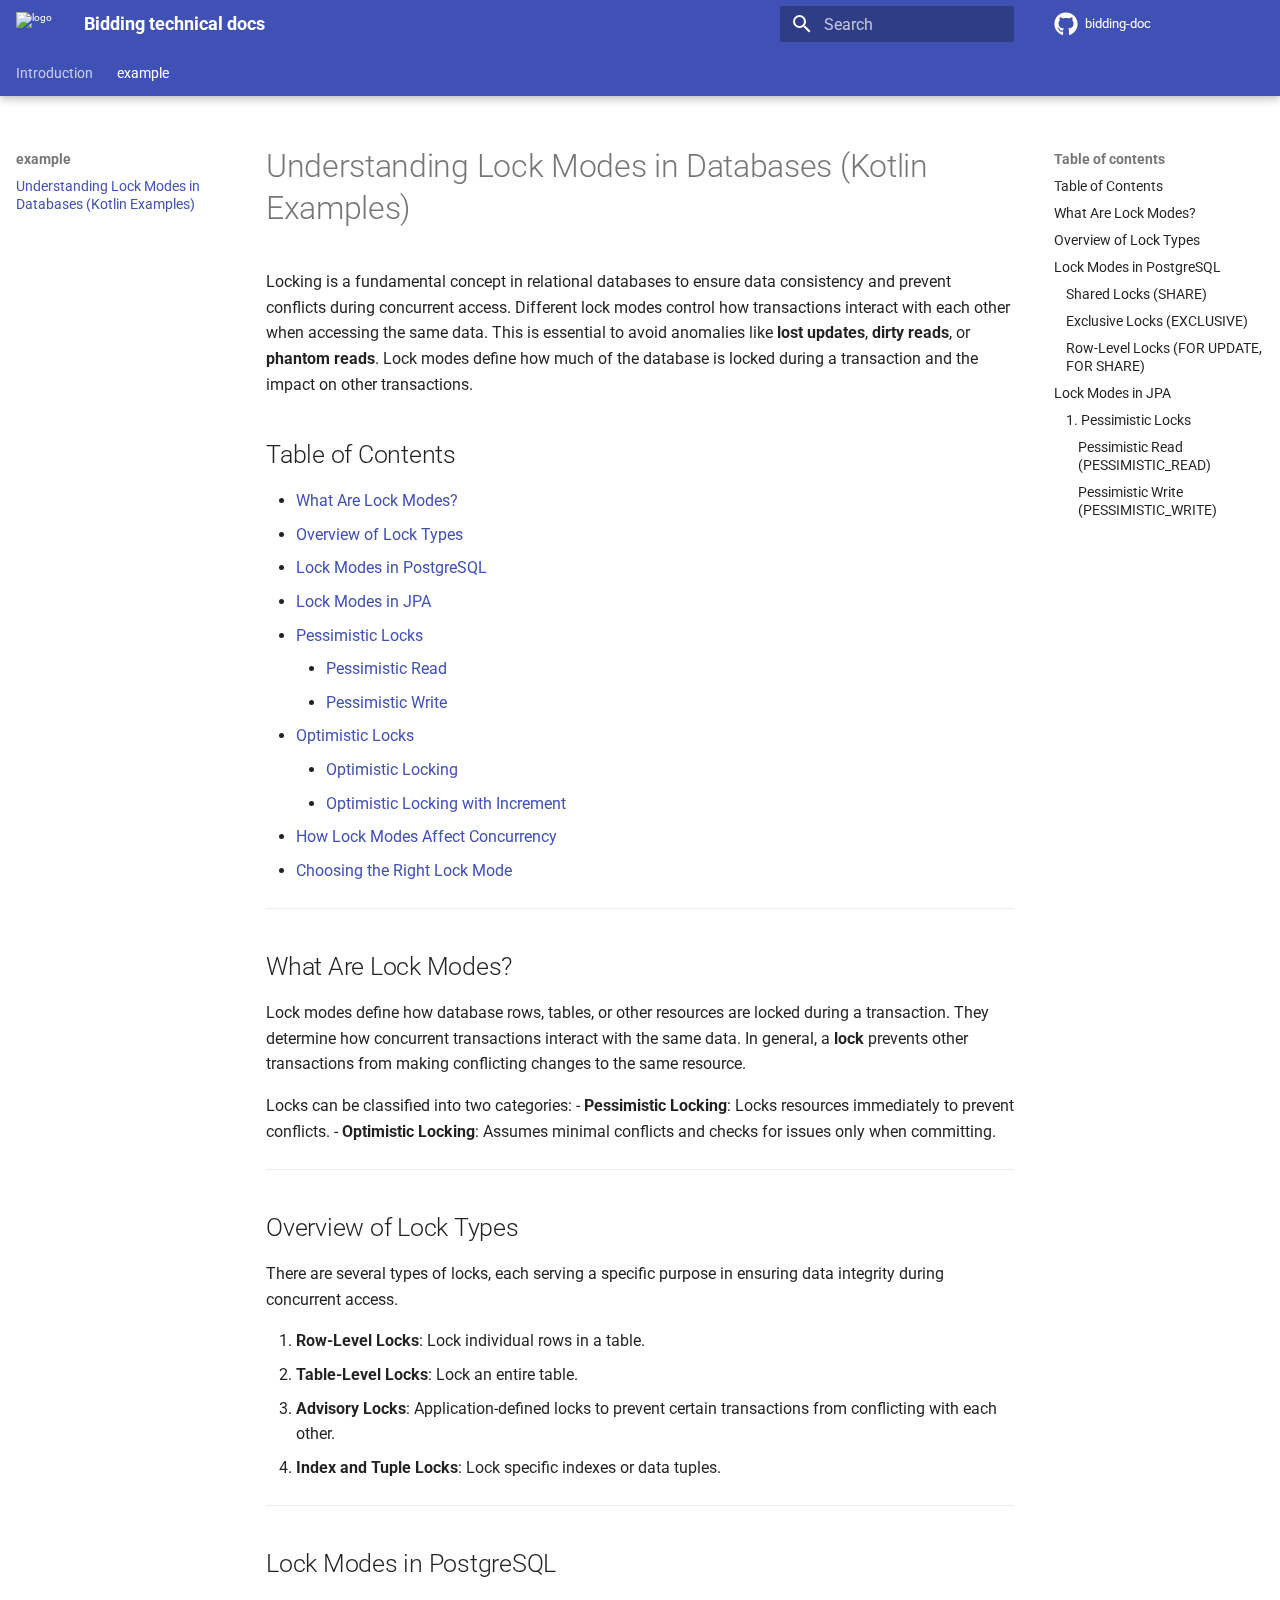
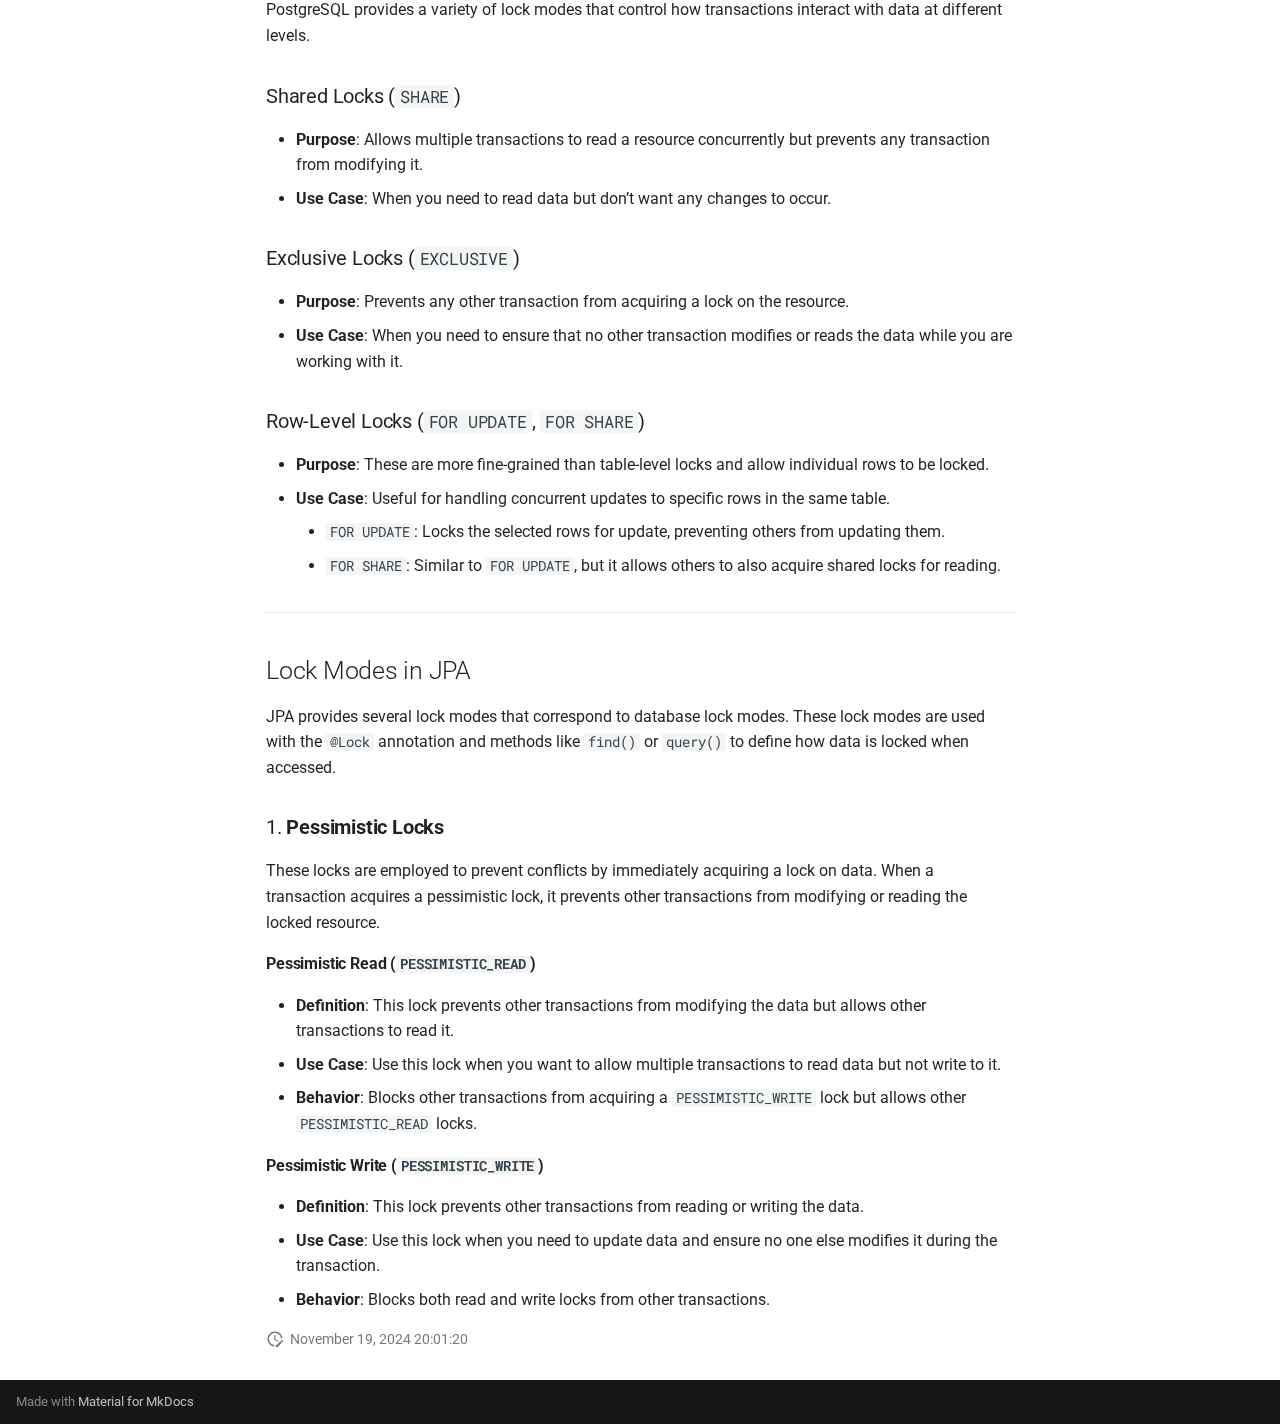
==== commit 8ce394f2: "Deployed 8ee6ed5 with MkDocs version: 1.6.1" ====
--- a/example/example/index.html
+++ b/example/example/index.html
@@ -20,7 +20,7 @@
     
     
       
-        <title>this is a test - Bidding technical docs</title>
+        <title>Understanding Lock Modes in Databases (Kotlin Examples) - Bidding technical docs</title>
       
     
     
@@ -62,6 +62,11 @@
     <input class="md-toggle" data-md-toggle="search" type="checkbox" id="__search" autocomplete="off">
     <label class="md-overlay" for="__drawer"></label>
     <div data-md-component="skip">
+      
+        
+        <a href="#table-of-contents" class="md-skip">
+          Skip to content
+        </a>
       
     </div>
     <div data-md-component="announce">
@@ -94,7 +99,7 @@
         <div class="md-header__topic" data-md-component="header-topic">
           <span class="md-ellipsis">
             
-              this is a test
+              Understanding Lock Modes in Databases (Kotlin Examples)
             
           </span>
         </div>
@@ -336,15 +341,160 @@
       
       
       
+        <label class="md-nav__link md-nav__link--active" for="__toc">
+          
+  
+  <span class="md-ellipsis">
+    Understanding Lock Modes in Databases (Kotlin Examples)
+  </span>
+  
+
+          <span class="md-nav__icon md-icon"></span>
+        </label>
+      
       <a href="./" class="md-nav__link md-nav__link--active">
         
   
   <span class="md-ellipsis">
-    this is a test
+    Understanding Lock Modes in Databases (Kotlin Examples)
   </span>
   
 
       </a>
+      
+        
+
+<nav class="md-nav md-nav--secondary" aria-label="Table of contents">
+  
+  
+  
+  
+    <label class="md-nav__title" for="__toc">
+      <span class="md-nav__icon md-icon"></span>
+      Table of contents
+    </label>
+    <ul class="md-nav__list" data-md-component="toc" data-md-scrollfix>
+      
+        <li class="md-nav__item">
+  <a href="#table-of-contents" class="md-nav__link">
+    <span class="md-ellipsis">
+      Table of Contents
+    </span>
+  </a>
+  
+</li>
+      
+        <li class="md-nav__item">
+  <a href="#what-are-lock-modes" class="md-nav__link">
+    <span class="md-ellipsis">
+      What Are Lock Modes?
+    </span>
+  </a>
+  
+</li>
+      
+        <li class="md-nav__item">
+  <a href="#overview-of-lock-types" class="md-nav__link">
+    <span class="md-ellipsis">
+      Overview of Lock Types
+    </span>
+  </a>
+  
+</li>
+      
+        <li class="md-nav__item">
+  <a href="#lock-modes-in-postgresql" class="md-nav__link">
+    <span class="md-ellipsis">
+      Lock Modes in PostgreSQL
+    </span>
+  </a>
+  
+    <nav class="md-nav" aria-label="Lock Modes in PostgreSQL">
+      <ul class="md-nav__list">
+        
+          <li class="md-nav__item">
+  <a href="#shared-locks-share" class="md-nav__link">
+    <span class="md-ellipsis">
+      Shared Locks (SHARE)
+    </span>
+  </a>
+  
+</li>
+        
+          <li class="md-nav__item">
+  <a href="#exclusive-locks-exclusive" class="md-nav__link">
+    <span class="md-ellipsis">
+      Exclusive Locks (EXCLUSIVE)
+    </span>
+  </a>
+  
+</li>
+        
+          <li class="md-nav__item">
+  <a href="#row-level-locks-for-update-for-share" class="md-nav__link">
+    <span class="md-ellipsis">
+      Row-Level Locks (FOR UPDATE, FOR SHARE)
+    </span>
+  </a>
+  
+</li>
+        
+      </ul>
+    </nav>
+  
+</li>
+      
+        <li class="md-nav__item">
+  <a href="#lock-modes-in-jpa" class="md-nav__link">
+    <span class="md-ellipsis">
+      Lock Modes in JPA
+    </span>
+  </a>
+  
+    <nav class="md-nav" aria-label="Lock Modes in JPA">
+      <ul class="md-nav__list">
+        
+          <li class="md-nav__item">
+  <a href="#1-pessimistic-locks" class="md-nav__link">
+    <span class="md-ellipsis">
+      1. Pessimistic Locks
+    </span>
+  </a>
+  
+    <nav class="md-nav" aria-label="1. Pessimistic Locks">
+      <ul class="md-nav__list">
+        
+          <li class="md-nav__item">
+  <a href="#pessimistic-read-pessimistic_read" class="md-nav__link">
+    <span class="md-ellipsis">
+      Pessimistic Read (PESSIMISTIC_READ)
+    </span>
+  </a>
+  
+</li>
+        
+          <li class="md-nav__item">
+  <a href="#pessimistic-write-pessimistic_write" class="md-nav__link">
+    <span class="md-ellipsis">
+      Pessimistic Write (PESSIMISTIC_WRITE)
+    </span>
+  </a>
+  
+</li>
+        
+      </ul>
+    </nav>
+  
+</li>
+        
+      </ul>
+    </nav>
+  
+</li>
+      
+    </ul>
+  
+</nav>
       
     </li>
   
@@ -376,6 +526,131 @@
   
   
   
+    <label class="md-nav__title" for="__toc">
+      <span class="md-nav__icon md-icon"></span>
+      Table of contents
+    </label>
+    <ul class="md-nav__list" data-md-component="toc" data-md-scrollfix>
+      
+        <li class="md-nav__item">
+  <a href="#table-of-contents" class="md-nav__link">
+    <span class="md-ellipsis">
+      Table of Contents
+    </span>
+  </a>
+  
+</li>
+      
+        <li class="md-nav__item">
+  <a href="#what-are-lock-modes" class="md-nav__link">
+    <span class="md-ellipsis">
+      What Are Lock Modes?
+    </span>
+  </a>
+  
+</li>
+      
+        <li class="md-nav__item">
+  <a href="#overview-of-lock-types" class="md-nav__link">
+    <span class="md-ellipsis">
+      Overview of Lock Types
+    </span>
+  </a>
+  
+</li>
+      
+        <li class="md-nav__item">
+  <a href="#lock-modes-in-postgresql" class="md-nav__link">
+    <span class="md-ellipsis">
+      Lock Modes in PostgreSQL
+    </span>
+  </a>
+  
+    <nav class="md-nav" aria-label="Lock Modes in PostgreSQL">
+      <ul class="md-nav__list">
+        
+          <li class="md-nav__item">
+  <a href="#shared-locks-share" class="md-nav__link">
+    <span class="md-ellipsis">
+      Shared Locks (SHARE)
+    </span>
+  </a>
+  
+</li>
+        
+          <li class="md-nav__item">
+  <a href="#exclusive-locks-exclusive" class="md-nav__link">
+    <span class="md-ellipsis">
+      Exclusive Locks (EXCLUSIVE)
+    </span>
+  </a>
+  
+</li>
+        
+          <li class="md-nav__item">
+  <a href="#row-level-locks-for-update-for-share" class="md-nav__link">
+    <span class="md-ellipsis">
+      Row-Level Locks (FOR UPDATE, FOR SHARE)
+    </span>
+  </a>
+  
+</li>
+        
+      </ul>
+    </nav>
+  
+</li>
+      
+        <li class="md-nav__item">
+  <a href="#lock-modes-in-jpa" class="md-nav__link">
+    <span class="md-ellipsis">
+      Lock Modes in JPA
+    </span>
+  </a>
+  
+    <nav class="md-nav" aria-label="Lock Modes in JPA">
+      <ul class="md-nav__list">
+        
+          <li class="md-nav__item">
+  <a href="#1-pessimistic-locks" class="md-nav__link">
+    <span class="md-ellipsis">
+      1. Pessimistic Locks
+    </span>
+  </a>
+  
+    <nav class="md-nav" aria-label="1. Pessimistic Locks">
+      <ul class="md-nav__list">
+        
+          <li class="md-nav__item">
+  <a href="#pessimistic-read-pessimistic_read" class="md-nav__link">
+    <span class="md-ellipsis">
+      Pessimistic Read (PESSIMISTIC_READ)
+    </span>
+  </a>
+  
+</li>
+        
+          <li class="md-nav__item">
+  <a href="#pessimistic-write-pessimistic_write" class="md-nav__link">
+    <span class="md-ellipsis">
+      Pessimistic Write (PESSIMISTIC_WRITE)
+    </span>
+  </a>
+  
+</li>
+        
+      </ul>
+    </nav>
+  
+</li>
+        
+      </ul>
+    </nav>
+  
+</li>
+      
+    </ul>
+  
 </nav>
                   </div>
                 </div>
@@ -392,7 +667,81 @@
   
 
 
-<h1 id="this-is-a-test">this is a test<a class="headerlink" href="#this-is-a-test" title="Permanent link">⚓︎</a></h1>
+<h1 id="understanding-lock-modes-in-databases-kotlin-examples">Understanding Lock Modes in Databases (Kotlin Examples)<a class="headerlink" href="#understanding-lock-modes-in-databases-kotlin-examples" title="Permanent link">⚓︎</a></h1>
+<p>Locking is a fundamental concept in relational databases to ensure data consistency and prevent conflicts during concurrent access. Different lock modes control how transactions interact with each other when accessing the same data. This is essential to avoid anomalies like <strong>lost updates</strong>, <strong>dirty reads</strong>, or <strong>phantom reads</strong>. Lock modes define how much of the database is locked during a transaction and the impact on other transactions.</p>
+<h2 id="table-of-contents">Table of Contents<a class="headerlink" href="#table-of-contents" title="Permanent link">⚓︎</a></h2>
+<ul>
+<li><a href="#what-are-lock-modes">What Are Lock Modes?</a></li>
+<li><a href="#overview-of-lock-types">Overview of Lock Types</a></li>
+<li><a href="#lock-modes-in-postgresql">Lock Modes in PostgreSQL</a></li>
+<li><a href="#lock-modes-in-jpa">Lock Modes in JPA</a></li>
+<li><a href="#pessimistic-locks">Pessimistic Locks</a><ul>
+<li><a href="#pessimistic-read">Pessimistic Read</a></li>
+<li><a href="#pessimistic-write">Pessimistic Write</a></li>
+</ul>
+</li>
+<li><a href="#optimistic-locks">Optimistic Locks</a><ul>
+<li><a href="#optimistic-locking">Optimistic Locking</a></li>
+<li><a href="#optimistic-locking-with-increment">Optimistic Locking with Increment</a></li>
+</ul>
+</li>
+<li><a href="#how-lock-modes-affect-concurrency">How Lock Modes Affect Concurrency</a></li>
+<li><a href="#choosing-the-right-lock-mode">Choosing the Right Lock Mode</a></li>
+</ul>
+<hr />
+<h2 id="what-are-lock-modes">What Are Lock Modes?<a class="headerlink" href="#what-are-lock-modes" title="Permanent link">⚓︎</a></h2>
+<p>Lock modes define how database rows, tables, or other resources are locked during a transaction. They determine how concurrent transactions interact with the same data. In general, a <strong>lock</strong> prevents other transactions from making conflicting changes to the same resource.</p>
+<p>Locks can be classified into two categories:
+- <strong>Pessimistic Locking</strong>: Locks resources immediately to prevent conflicts.
+- <strong>Optimistic Locking</strong>: Assumes minimal conflicts and checks for issues only when committing.</p>
+<hr />
+<h2 id="overview-of-lock-types">Overview of Lock Types<a class="headerlink" href="#overview-of-lock-types" title="Permanent link">⚓︎</a></h2>
+<p>There are several types of locks, each serving a specific purpose in ensuring data integrity during concurrent access.</p>
+<ol>
+<li><strong>Row-Level Locks</strong>: Lock individual rows in a table.</li>
+<li><strong>Table-Level Locks</strong>: Lock an entire table.</li>
+<li><strong>Advisory Locks</strong>: Application-defined locks to prevent certain transactions from conflicting with each other.</li>
+<li><strong>Index and Tuple Locks</strong>: Lock specific indexes or data tuples.</li>
+</ol>
+<hr />
+<h2 id="lock-modes-in-postgresql">Lock Modes in PostgreSQL<a class="headerlink" href="#lock-modes-in-postgresql" title="Permanent link">⚓︎</a></h2>
+<p>PostgreSQL provides a variety of lock modes that control how transactions interact with data at different levels.</p>
+<h3 id="shared-locks-share">Shared Locks (<code>SHARE</code>)<a class="headerlink" href="#shared-locks-share" title="Permanent link">⚓︎</a></h3>
+<ul>
+<li><strong>Purpose</strong>: Allows multiple transactions to read a resource concurrently but prevents any transaction from modifying it.</li>
+<li><strong>Use Case</strong>: When you need to read data but don’t want any changes to occur.</li>
+</ul>
+<h3 id="exclusive-locks-exclusive">Exclusive Locks (<code>EXCLUSIVE</code>)<a class="headerlink" href="#exclusive-locks-exclusive" title="Permanent link">⚓︎</a></h3>
+<ul>
+<li><strong>Purpose</strong>: Prevents any other transaction from acquiring a lock on the resource.</li>
+<li><strong>Use Case</strong>: When you need to ensure that no other transaction modifies or reads the data while you are working with it.</li>
+</ul>
+<h3 id="row-level-locks-for-update-for-share">Row-Level Locks (<code>FOR UPDATE</code>, <code>FOR SHARE</code>)<a class="headerlink" href="#row-level-locks-for-update-for-share" title="Permanent link">⚓︎</a></h3>
+<ul>
+<li><strong>Purpose</strong>: These are more fine-grained than table-level locks and allow individual rows to be locked.</li>
+<li><strong>Use Case</strong>: Useful for handling concurrent updates to specific rows in the same table.<ul>
+<li><code>FOR UPDATE</code>: Locks the selected rows for update, preventing others from updating them.</li>
+<li><code>FOR SHARE</code>: Similar to <code>FOR UPDATE</code>, but it allows others to also acquire shared locks for reading.</li>
+</ul>
+</li>
+</ul>
+<hr />
+<h2 id="lock-modes-in-jpa">Lock Modes in JPA<a class="headerlink" href="#lock-modes-in-jpa" title="Permanent link">⚓︎</a></h2>
+<p>JPA provides several lock modes that correspond to database lock modes. These lock modes are used with the <code>@Lock</code> annotation and methods like <code>find()</code> or <code>query()</code> to define how data is locked when accessed.</p>
+<h3 id="1-pessimistic-locks">1. <strong>Pessimistic Locks</strong><a class="headerlink" href="#1-pessimistic-locks" title="Permanent link">⚓︎</a></h3>
+<p>These locks are employed to prevent conflicts by immediately acquiring a lock on data. When a transaction acquires a pessimistic lock, it prevents other transactions from modifying or reading the locked resource.</p>
+<h4 id="pessimistic-read-pessimistic_read">Pessimistic Read (<code>PESSIMISTIC_READ</code>)<a class="headerlink" href="#pessimistic-read-pessimistic_read" title="Permanent link">⚓︎</a></h4>
+<ul>
+<li><strong>Definition</strong>: This lock prevents other transactions from modifying the data but allows other transactions to read it.</li>
+<li><strong>Use Case</strong>: Use this lock when you want to allow multiple transactions to read data but not write to it.</li>
+<li><strong>Behavior</strong>: Blocks other transactions from acquiring a <code>PESSIMISTIC_WRITE</code> lock but allows other <code>PESSIMISTIC_READ</code> locks.</li>
+</ul>
+<h4 id="pessimistic-write-pessimistic_write">Pessimistic Write (<code>PESSIMISTIC_WRITE</code>)<a class="headerlink" href="#pessimistic-write-pessimistic_write" title="Permanent link">⚓︎</a></h4>
+<ul>
+<li><strong>Definition</strong>: This lock prevents other transactions from reading or writing the data.</li>
+<li><strong>Use Case</strong>: Use this lock when you need to update data and ensure no one else modifies it during the transaction.</li>
+<li><strong>Behavior</strong>: Blocks both read and write locks from other transactions.</li>
+</ul>
 
 
 
@@ -413,7 +762,7 @@
     <span class="md-icon" title="Last update">
       <svg xmlns="http://www.w3.org/2000/svg" viewBox="0 0 24 24"><path d="M21 13.1c-.1 0-.3.1-.4.2l-1 1 2.1 2.1 1-1c.2-.2.2-.6 0-.8l-1.3-1.3c-.1-.1-.2-.2-.4-.2m-1.9 1.8-6.1 6V23h2.1l6.1-6.1zM12.5 7v5.2l4 2.4-1 1L11 13V7zM11 21.9c-5.1-.5-9-4.8-9-9.9C2 6.5 6.5 2 12 2c5.3 0 9.6 4.1 10 9.3-.3-.1-.6-.2-1-.2s-.7.1-1 .2C19.6 7.2 16.2 4 12 4c-4.4 0-8 3.6-8 8 0 4.1 3.1 7.5 7.1 7.9l-.1.2z"/></svg>
     </span>
-    <span class="git-revision-date-localized-plugin git-revision-date-localized-plugin-datetime">November 19, 2024 19:07:23</span>
+    <span class="git-revision-date-localized-plugin git-revision-date-localized-plugin-datetime">November 19, 2024 20:01:20</span>
   </span>
 
     
